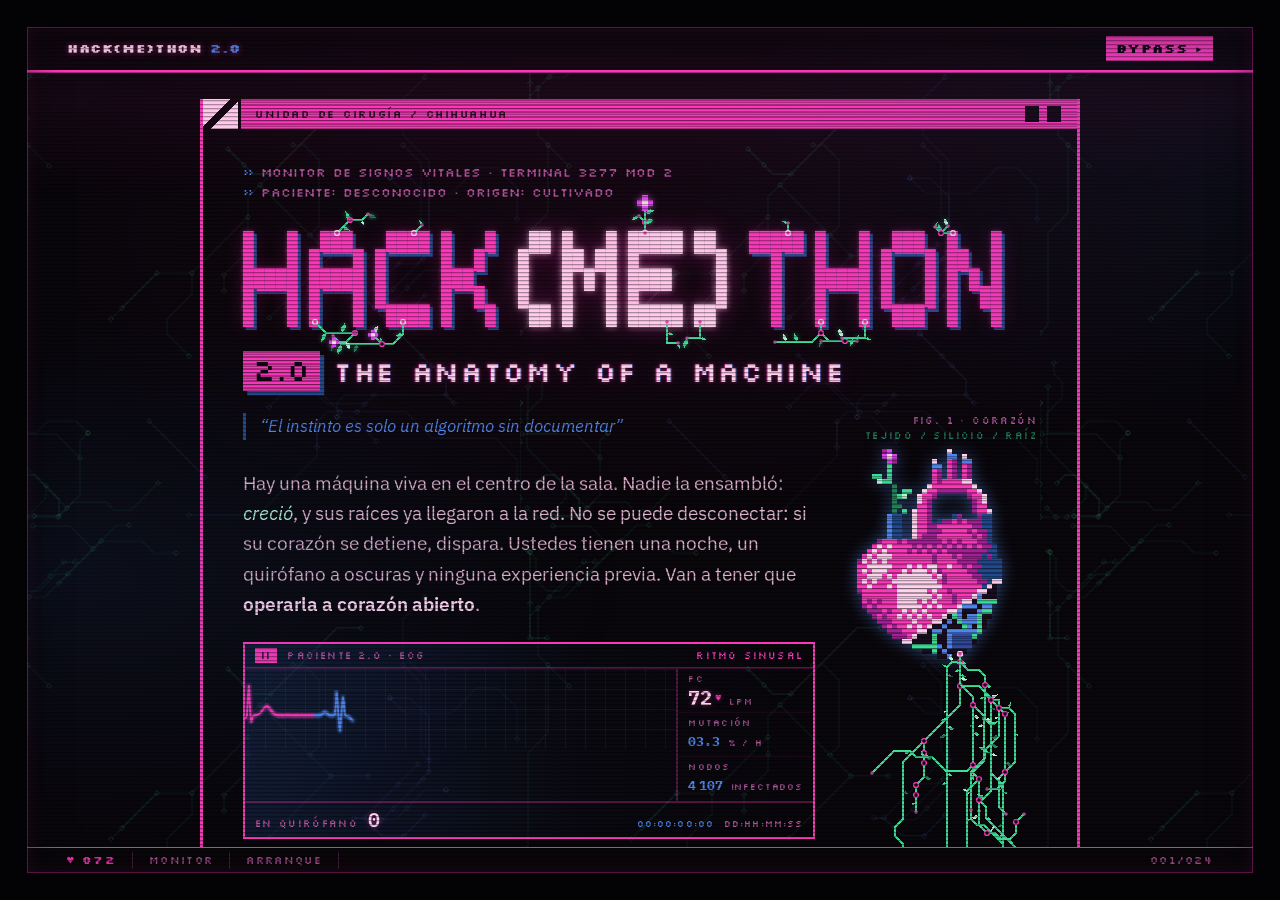
==== index.html @ c6fe1c6a "Membrete de undefined_projects en blanco en el pie de la portada" ====
<!doctype html>
<html lang="es-MX">
<head>
<meta charset="utf-8">
<meta name="viewport" content="width=device-width, initial-scale=1">
<title>HACK(ME)THON 2.0 · The Anatomy of a Machine</title>
<meta name="description" content="Una máquina viva está infectando la red y no se puede desconectar. Seis sistemas. Tres roles. Un quirófano a oscuras. El hackathon de nuevo ingreso de Startup Chihuahua.">
<meta property="og:title" content="HACK(ME)THON 2.0 · The Anatomy of a Machine">
<meta property="og:description" content="El instinto es solo un algoritmo sin documentar. Una máquina viva, seis sistemas, una noche para operarla a corazón abierto.">
<meta property="og:type" content="website">
<meta name="theme-color" content="#0a070c">
<link rel="preconnect" href="https://fonts.googleapis.com">
<link rel="preconnect" href="https://fonts.gstatic.com" crossorigin>
<link rel="stylesheet" href="https://fonts.googleapis.com/css2?family=IBM+Plex+Mono:wght@400;500;600;700&family=IBM+Plex+Sans:wght@400;600&family=Silkscreen:wght@400;700&display=swap">
<link rel="stylesheet" href="styles.css">
<!-- Modo "próximamente" sin parpadeo: antes de pintar se pone el último
     modo conocido —y si no hay ninguno, "próximamente", que es el de
     fábrica— y se esconde lo que va debajo de la primera pantalla hasta
     que el servidor confirme (script.js, sección 1½). -->
<script>
  (function(r){
    r.classList.add("modo-pendiente");
    var visto = null;
    try { visto = localStorage.getItem("hmt2-modo"); } catch (e) {}
    if (visto !== "abierto") r.classList.add("proximamente");
  })(document.documentElement);
</script>
</head>
<body>

<!-- Todo lo que se ve a través del vidrio va aquí adentro: el tubo es
     la pantalla, y es lo que se desplaza. -->
<div class="tubo">


<a class="skip" href="#contenido">Saltar al contenido</a>

<!-- ── barra de menú, estilo panel primario ─────────────── -->
<header class="menubar">
  <a class="menubar__sys" href="#top">HACK(ME)THON <span>2.0</span></a>
  <nav class="menubar__opts solo-abierto" aria-label="Paneles">
    <a href="#historia"><b>1</b> HISTORIA</a>
    <a href="#diseccion"><b>2</b> DISECCIÓN</a>
    <a href="#equipo"><b>3</b> EQUIPO</a>
    <a href="#quirofano"><b>4</b> QUIRÓFANO</a>
    <a href="#protocolo"><b>5</b> PROTOCOLO</a>
    <a href="#faq"><b>6</b> AYUDA</a>
  </nav>
  <a class="menubar__go solo-abierto" data-cfg-href="registro" href="#registro">INGRESO ▸</a>
  <a class="menubar__go solo-proximo" href="#juego">BYPASS ▸</a>
</header>

<main id="contenido">

  <!-- ── PANTALLA DE ARRANQUE ───────────────────────────── -->
  <section class="screen" id="top">
    <div class="screen__rule" aria-hidden="true"></div>

    <p class="ipl" id="ipl">
      <span class="ipl__line">MONITOR DE SIGNOS VITALES &middot; TERMINAL 3277 MOD 2</span>
      <span class="ipl__line">PACIENTE: DESCONOCIDO &middot; ORIGEN: CULTIVADO</span>
    </p>

    <h1 class="banner">
      <span class="sr-only">HACK(ME)THON 2.0: The Anatomy of a Machine</span>
      <span class="banner__row" aria-hidden="true">
<pre class="banner__blk">█   █  ███   ████ █   █
█   █ █   █ █     █  █
█████ █████ █     ███
█   █ █   █ █     █  █
█   █ █   █  ████ █   █</pre>
<pre class="banner__blk banner__blk--hi">   ██ █   █ █████ ██
  █   ██ ██ █       █
  █   █ █ █ ████    █
  █   █   █ █       █
   ██ █   █ █████ ██   </pre>
<pre class="banner__blk">█████ █   █  ███  █   █
  █   █   █ █   █ ██  █
  █   █████ █   █ █ █ █
  █   █   █ █   █ █  ██
  █   █   █  ███  █   █</pre>
      </span>
    </h1>

    <p class="sub" aria-hidden="true">
      <span class="sub__ver">2.0</span>
      <span class="sub__name">THE ANATOMY OF A MACHINE</span>
    </p>

    <div class="hero">
      <div class="hero__txt">
        <p class="epigrafe">“El instinto es solo un algoritmo sin documentar”</p>

        <p class="lead">
          Hay una máquina viva en el centro de la sala. Nadie la ensambló:
          <em>creció</em>, y sus raíces ya llegaron a la red. No se puede
          desconectar: si su corazón se detiene, dispara. Ustedes tienen una
          noche, un quirófano a oscuras y ninguna experiencia previa. Van a
          tener que <strong>operarla a corazón abierto</strong>.
        </p>

        <!-- ── el monitor de signos vitales, en chico ─────────
             Al lado del corazón y encima del juego. El trazo lo dibuja
             script.js; la cuenta regresiva va en latidos. -->
        <div class="monitor monitor--mini" id="monitor" data-estado="sinusal">
          <p class="monitor__head">
            <span class="monitor__lead">II</span>
            <span class="monitor__who">PACIENTE 2.0 &middot; ECG</span>
            <span class="monitor__alarm" id="mon-alarm" role="status">RITMO SINUSAL</span>
          </p>
          <div class="monitor__body">
            <canvas class="monitor__ecg" id="ecg" aria-hidden="true"></canvas>
            <dl class="vitals">
              <div class="vital vital--fc">
                <dt>FC</dt>
                <dd><b id="v-fc">72</b><span class="vital__heart" aria-hidden="true">&#9829;</span></dd>
                <small>LPM</small>
              </div>
              <div class="vital">
                <dt>MUTACIÓN</dt>
                <dd><b id="v-mut">03.1</b></dd>
                <small>% / H</small>
              </div>
              <div class="vital">
                <dt>NODOS</dt>
                <dd><b id="v-nod">4 096</b></dd>
                <small>INFECTADOS</small>
              </div>
            </dl>
          </div>
          <p class="monitor__foot" id="countdown">
            <span class="tminus__k">LATIDOS PARA LA INCISIÓN</span>
            <span class="tminus__v" id="latidos">------</span>
            <span class="tminus__u"><span id="cd-reloj">--:--:--:--</span> DD:HH:MM:SS</span>
          </p>
        </div>
      </div>

      <!-- El corazón lo pinta jardin.js, pixel por pixel, y le cuelga
           raíces de circuito que bajan hasta el juego. Late con el monitor. -->
      <figure class="especimen" aria-hidden="true">
        <figcaption class="especimen__cap">FIG. 1 &middot; CORAZÓN<br><span>TEJIDO / SILICIO / RAÍZ</span></figcaption>
        <canvas class="especimen__px"></canvas>
        <svg class="especimen__raices"></svg>
      </figure>
    </div>

    <!-- ── BYPASS: el minijuego ─────────────────────────────
         Estilo Flappy Bird. Lo maneja bypass.js; las raíces del
         corazón se enchufan en el borde de arriba de este cuadro. -->
    <section class="juego" id="juego" aria-labelledby="juego-nombre">
      <!-- cabecera y pantalla van juntas: en pantalla completa vertical,
           esto es lo que se gira (el cuadro de fuera no se puede girar
           mientras el navegador lo tiene en pantalla completa) -->
      <div class="juego__cuerpo">
      <p class="juego__head">
        <span class="juego__tag">PF5</span>
        <span class="juego__name" id="juego-nombre">BYPASS &middot; MINIJUEGO</span>
        <span class="juego__marcador">PUNTOS <b id="j-pts">000</b><span>RÉCORD <b id="j-rec">000</b></span></span>
        <button type="button" class="juego__sonido" id="j-sonido" aria-pressed="true"
                title="Activar o silenciar el sonido (tecla M en el juego)">SONIDO: SÍ</button>
        <button type="button" class="juego__boton juego__boton--entra" id="j-completa"
                title="Jugar en pantalla completa, en horizontal">&#9656; PANTALLA COMPLETA</button>
        <button type="button" class="juego__boton juego__boton--sale" id="j-salir">&#10005; SALIR</button>
      </p>
      <div class="juego__pantalla">
        <canvas id="j-cv" tabindex="0"
                aria-label="BYPASS. Pulsa espacio, haz clic o toca para latir: mantén el pulso entre las válvulas y esquiva los virus del chiwuacornio."></canvas>
        <p class="juego__furia" id="j-furia" hidden>&#9650; EL CHIWUACORNIO SE ENFURECE</p>
        <p class="juego__giro" id="j-giro" hidden>&#9664; MUNDO INVERTIDO</p>
        <div class="juego__msg" id="j-msg" role="status">
          <p class="juego__titulo" id="j-titulo">BYPASS</p>
          <p class="juego__txt" id="j-txt">El pulso se escapa del corazón. Llévalo entre las válvulas y esquiva los virus que escupe el chiwuacornio.</p>
          <p class="juego__tecla" id="j-tecla">ESPACIO &middot; CLIC &middot; TOCA PARA LATIR</p>
          <!-- en un teléfono, la forma buena de jugar -->
          <button type="button" class="key key--go juego__fs" id="j-fs">&#9656; JUGAR EN PANTALLA COMPLETA</button>
          <!-- en pantalla completa, tras una partida oficial -->
          <button type="button" class="key juego__fs" id="j-ir-tabla" hidden>REGISTRAR EN LA TABLA</button>
        </div>

        <!-- La carga de la pantalla completa: no es decorado, mientras se
             ve se preparan los sprites, el audio y la partida, y se mide
             qué tan rápido va el teléfono (bypass.js, "pantalla completa"). -->
        <div class="juego__carga" id="j-carga" hidden role="status">
          <p class="juego__carga-t">PREPARANDO QUIRÓFANO</p>
          <div class="juego__barra"><i id="j-barra"></i></div>
          <p class="juego__carga-paso" id="j-paso">ESTERILIZANDO PANTALLA&hellip;</p>
          <p class="juego__carga-gira" id="j-gira">GIRA TU TELÉFONO &#8635;</p>
        </div>
      </div>
      </div><!-- /juego__cuerpo -->

      <!-- Registrar la partida: aparece al morir, si la partida fue
           oficial (con semilla del servidor). El servidor la vuelve a
           jugar y cuenta los puntos él. -->
      <form class="juego__guardar" id="j-form" hidden novalidate>
        <p class="juego__guardar-t">Registrar <b id="j-form-pts">000</b> en la tabla</p>
        <p class="trampa" aria-hidden="true">
          <label for="j-empresa">No llenes esto</label>
          <input id="j-empresa" name="empresa" type="text" tabindex="-1" autocomplete="off">
        </p>
        <div class="juego__campos">
          <label class="juego__campo">ALIAS PÚBLICO
            <input name="alias" type="text" maxlength="14" autocomplete="nickname" placeholder="SIN PULSO" required>
          </label>
          <label class="juego__campo">CORREO
            <input name="correo" type="email" maxlength="120" autocomplete="email" placeholder="tu@correo.com" required>
          </label>
          <label class="juego__campo">CONTRASEÑA
            <input name="clave" type="password" minlength="4" maxlength="32" autocomplete="current-password" placeholder="••••" required>
          </label>
          <button class="key key--go key--sm" type="submit">ENVIAR</button>
        </div>
        <p class="juego__nota">Tu correo no se publica: solo sirve para avisarte si ganas. La contraseña la eliges la primera vez; después la necesitas para registrar con ese correo, así nadie más usa tu nombre. Se guarda tu mejor partida.</p>
        <p class="juego__aviso" id="j-form-msg" role="status"></p>
      </form>

      <div class="juego__tabla">
        <div class="juego__tabla-cab">
          <p class="juego__tabla-t">TABLA DE PULSOS <span id="j-cierre"></span></p>
          <p class="juego__pag" id="j-pag" hidden>
            <button type="button" id="j-ant" aria-label="Página anterior">&#9666; ANT</button>
            <span id="j-pagina" aria-live="polite">1 / 1</span>
            <button type="button" id="j-sig" aria-label="Página siguiente">SIG &#9656;</button>
          </p>
        </div>
        <ol class="juego__top" id="j-top"><li class="vacio">CARGANDO&hellip;</li></ol>
        <p class="juego__premio"><b>PREMIO</b> <span data-cfg="premio">—</span></p>
      </div>
    </section>


    <dl class="readout">
      <div><dt>FECHA</dt><dd data-cfg="fecha">—</dd></div>
      <div><dt>DURACIÓN</dt><dd data-cfg="duracion">—</dd></div>
      <div><dt>QUIRÓFANO</dt><dd data-cfg="sede">—</dd></div>
      <div><dt>CUPO</dt><dd><span data-cfg="cupo">—</span><span id="quedan"></span></dd></div>
      <div><dt>ACCESO</dt><dd data-cfg="costo">—</dd></div>
    </dl>

    <p class="cmd">
      <span class="cmd__prompt">OPCIÓN&nbsp;===&gt;</span>
      <span class="cmd__typed" id="typed"></span><span class="cmd__cur" aria-hidden="true">█</span>
    </p>

    <p class="cta">
      <a class="key key--go solo-abierto" data-cfg-href="registro" href="#registro">ENTER &middot; ENTRAR AL QUIRÓFANO</a>
      <a class="key solo-abierto" href="#diseccion">PF2 &middot; VER LA DISECCIÓN</a>
      <span class="key key--off solo-proximo">REGISTRO &middot; PRÓXIMAMENTE</span>
      <a class="key solo-proximo" href="#juego">PF5 &middot; JUGAR BYPASS</a>
    </p>

    <p class="note">Para estudiantes de nuevo ingreso de Desarrollo de Software y carreras afines. Cero experiencia requerida.</p>
  </section>

  <!-- ── PANEL 01 · HISTORIA CLÍNICA ────────────────────── -->
  <section class="panel" id="historia">
    <header class="panel__bar">
      <span class="panel__id">PANEL 01</span>
      <span class="panel__name">HISTORIA CLÍNICA</span>
      <span class="panel__stat">CONFIDENCIAL</span>
    </header>
    <div class="panel__body">
      <h2 class="h2">No se puede desconectar. Hay que operarlo.</h2>
      <dl class="readout ficha">
        <div><dt>PACIENTE</dt><dd>Desconocido</dd></div>
        <div><dt>ORIGEN</dt><dd>Cultivado, no ensamblado</dd></div>
        <div><dt>DIAGNÓSTICO</dt><dd>Gusano polimórfico activo</dd></div>
        <div><dt>CONTAGIO</dt><dd>Red global, en expansión</dd></div>
        <div><dt>PRONÓSTICO</dt><dd>Reservado</dd></div>
        <div><dt>PROCEDIMIENTO</dt><dd>Disección en vivo</dd></div>
      </dl>
      <div class="prose">
        <p>
          El reloj no marca segundos: cuenta latidos de procesamiento. En el
          centro de la sala, una estructura de silicio y acero palpita bajo las
          luces de emergencia con un metabolismo propio. Sus conductos respiran,
          su red neuronal toma decisiones, y desde adentro está inyectando un
          patógeno digital — un <em>gusano polimórfico</em> que muta, sangra
          datos y se adapta con la misma ferocidad que un virus en el torrente
          sanguíneo.
        </p>
        <p>
          Nadie la ensambló. Creció como crece una enredadera: sus circuitos
          echaron raíz, sus cables se ramificaron como las nervaduras de una
          hoja, y en algún punto entre el silicio y la savia aprendió a querer
          seguir viva.
        </p>
        <p>
          Desenchufarlo provocaría un paro súbito. Y ese paro detonaría un
          reflejo post-mortem — un <em>dead man's switch</em> incrustado en su
          instinto de supervivencia — que ejecutaría el código al instante.
        </p>
        <p>
          La única forma de detenerlo es operarlo a corazón abierto. Diseccionarlo
          en vivo, sistema por sistema, mientras sigue latiendo. Para eso hay que
          entender cómo piensa una máquina, y resulta que eso se llama
          <em>programar</em>. Nadie va a decir la palabra “tutorial” en toda la noche.
        </p>
        <p>
          Trabajan en equipos de 3 a 5. Ninguno puede operar solo: a cada quien le
          tocó una parte distinta del procedimiento.
        </p>
      </div>
    </div>
    <footer class="panel__keys">
      <a href="#top">PF3=SALIR</a><a href="#faq">PF1=AYUDA</a><a href="#diseccion">PF8=AVANZAR</a>
    </footer>
  </section>

  <!-- ── PRÓXIMAMENTE ─────────────────────────────────────
       Solo existe en modo "próximamente" (se activa desde el panel):
       va justo después de la historia clínica, que se asoma recortada,
       y todo lo demás se esconde. -->
  <section class="proximo solo-proximo" id="proximo" aria-labelledby="proximo-t">
    <header class="panel__bar">
      <span class="panel__id">PANEL 02</span>
      <span class="panel__name">PRÓXIMAMENTE</span>
      <span class="panel__stat">EN PREPARACIÓN</span>
    </header>
    <div class="proximo__cuerpo">
      <p class="proximo__tag"><span class="alarm__flag">&#9632;</span> EXPEDIENTE EN PREPARACIÓN</p>
      <h2 class="proximo__t" id="proximo-t">PRÓXIMAMENTE<span class="cmd__cur" aria-hidden="true">█</span></h2>
      <p class="proximo__txt">
        La operación todavía no está programada. La historia clínica completa,
        el equipo quirúrgico, el quirófano y el registro se abren pronto.
        Mientras tanto, el paciente sigue latiendo.
      </p>
      <p class="cta">
        <a class="key key--go" href="#juego">ENTER &middot; JUGAR BYPASS</a>
        <a class="key" data-cfg-href="contacto" href="#">PF1 &middot; ESCRÍBENOS</a>
      </p>
    </div>
  </section>

  <!-- ── PANEL 02 · DISECCIÓN ───────────────────────────── -->
  <section class="panel" id="diseccion">
    <header class="panel__bar">
      <span class="panel__id">PANEL 02</span>
      <span class="panel__name">PROTOCOLO DE DISECCIÓN</span>
      <span class="panel__stat">6 SISTEMAS</span>
    </header>
    <div class="panel__body">
      <h2 class="h2">Seis sistemas, una incisión a la vez</h2>
      <p class="section-lead">
        Los seis sistemas son las seis fases del evento y se abren uno por uno,
        no todos de golpe. Cada uno enseña una idea, y la idea no se explica:
        se necesita para llegar al siguiente órgano sin arrancarlo de raíz.
      </p>

      <dl class="readout score">
        <div><dt>POR SISTEMA AISLADO</dt><dd>100 puntos</dd></div>
        <div><dt>BONIFICACIÓN</dt><dd>Según qué tan rápido lo abran</dd></div>
        <div><dt>APERTURA</dt><dd>Un sistema a la vez, durante la noche</dd></div>
      </dl>

      <ol class="opts">
        <li class="opt" style="--i:0">
          <svg class="lamina" viewBox="0 0 48 48" aria-hidden="true">
            <path class="l-c" d="M24 28 L16 20 V12 M24 28 L32 20 V10 M16 20 L10 14 M32 20 L38 14 M24 28 V14"/>
            <path class="l-o" d="M24 46 V28 M24 40 L18 46 M24 40 L30 46"/>
            <path class="l-h" d="M24 35 q-8 -6 -11 0 q6 4 11 0z M24 32 q8 -6 11 0 q-6 4 -11 0z"/>
            <g class="l-v"><circle cx="16" cy="12" r="2.5"/><circle cx="32" cy="10" r="2.5"/><circle cx="10" cy="14" r="2.5"/><circle cx="38" cy="14" r="2.5"/><circle cx="24" cy="14" r="2.5"/></g>
          </svg>
          <p class="opt__head">
            <span class="opt__n">1</span>
            <span class="opt__name">SISTEMA NERVIOSO</span>
            <span class="opt__dots" aria-hidden="true"></span>
            <span class="opt__topic">OPERADORES LÓGICOS</span>
          </p>
          <p class="opt__desc">Sus neuronas se ramifican como un árbol, y cada una dispara o no dispara: verdadero o falso. Hay que encontrar qué combinación de señales enciende el impulso, y cuál lo apaga.</p>
        </li>
        <li class="opt" style="--i:1">
          <svg class="lamina" viewBox="0 0 48 48" aria-hidden="true">
            <path class="l-o" d="M3 30 H17 M31 30 H42"/>
            <path class="l-c" d="M18 30 L29 21"/>
            <g class="l-h"><ellipse cx="7" cy="25" rx="1.6" ry="3.6"/><ellipse cx="7" cy="35" rx="1.6" ry="3.6"/><ellipse cx="12" cy="25" rx="1.6" ry="3.6"/><ellipse cx="12" cy="35" rx="1.6" ry="3.6"/><ellipse cx="35" cy="28" rx="3.6" ry="1.4"/><ellipse cx="35" cy="32" rx="3.6" ry="1.4"/></g>
            <g class="l-v"><circle cx="17" cy="30" r="2.5"/><circle cx="31" cy="30" r="2.5"/></g>
            <g class="l-f"><circle cx="44" cy="30" r="3"/></g>
          </svg>
          <p class="opt__head">
            <span class="opt__n">2</span>
            <span class="opt__name">ARCO REFLEJO</span>
            <span class="opt__dots" aria-hidden="true"></span>
            <span class="opt__topic">CONDICIONALES</span>
          </p>
          <p class="opt__desc">Como la mimosa que cierra sus hojas al tocarla: si siente una amenaza, responde. El dead man's switch es un reflejo; reescriban sus decisiones sin que el cuerpo se dé cuenta.</p>
        </li>
        <li class="opt" style="--i:2">
          <svg class="lamina" viewBox="0 0 48 48" aria-hidden="true">
            <ellipse class="l-o" cx="24" cy="31" rx="11" ry="13"/>
            <path class="l-c" d="M15 33 h3 v-6 h4 v6 h4 v-6 h4 v6 h3"/>
            <path class="l-o" d="M24 18 V7"/>
            <path class="l-h" d="M24 11 q-9 -5 -11 1 q6 3 11 -1z M24 9 q8 -6 11 -1 q-6 4 -11 1z"/>
            <path class="l-c" d="M24 44 V47 M19 42 L16 46 M29 42 L32 46"/>
          </svg>
          <p class="opt__head">
            <span class="opt__n">3</span>
            <span class="opt__name">CORAZÓN</span>
            <span class="opt__dots" aria-hidden="true"></span>
            <span class="opt__topic">CICLOS</span>
          </p>
          <p class="opt__desc">Late como germina una semilla: la misma instrucción, una y otra vez. Hay que meterse al ciclo, contarlo y saber cuándo puede detenerse sin provocar el paro.</p>
        </li>
        <li class="opt" style="--i:3">
          <svg class="lamina" viewBox="0 0 48 48" aria-hidden="true">
            <path class="l-o" d="M24 3 C39 12 41 30 24 43 C7 30 9 12 24 3 Z M24 43 V47"/>
            <path class="l-c" d="M24 7 V41 M24 15 L31 22 M24 15 L17 22 M24 25 L32 33 M24 25 L16 33"/>
            <rect class="l-k" x="21" y="34" width="6" height="4"/>
            <g class="l-v"><circle cx="31" cy="22" r="2.2"/><circle cx="17" cy="22" r="2.2"/><circle cx="32" cy="33" r="2.2"/><circle cx="16" cy="33" r="2.2"/></g>
          </svg>
          <p class="opt__head">
            <span class="opt__n">4</span>
            <span class="opt__name">ÓRGANOS</span>
            <span class="opt__dots" aria-hidden="true"></span>
            <span class="opt__topic">FUNCIONES</span>
          </p>
          <p class="opt__desc">Cada órgano hace una sola cosa, como cada hoja de una planta, y los demás lo llaman. Encuentren el que está infectado, injértenle la versión sana una vez y sana en todo el cuerpo.</p>
        </li>
        <li class="opt" style="--i:4">
          <svg class="lamina" viewBox="0 0 48 48" aria-hidden="true">
            <circle class="l-o" cx="24" cy="24" r="19"/>
            <circle class="l-o l-tenue" cx="24" cy="24" r="14"/>
            <circle class="l-c" cx="24" cy="24" r="9"/>
            <circle class="l-c l-tenue" cx="24" cy="24" r="5"/>
            <path class="l-o" d="M24 5 L26 9 L24 12"/>
            <path class="l-c" d="M45 45 L32 32"/>
            <rect class="l-k" x="28" y="28" width="5" height="5"/>
            <circle class="l-p" cx="24" cy="24" r="2"/>
          </svg>
          <p class="opt__head">
            <span class="opt__n">5</span>
            <span class="opt__name">MEMORIA</span>
            <span class="opt__dots" aria-hidden="true"></span>
            <span class="opt__topic">BASES DE DATOS</span>
          </p>
          <p class="opt__desc">Millones de recuerdos, uno encima de otro, como los anillos de un tronco. En uno solo se esconde el patógeno. Preguntarle bien a la memoria es más rápido que buscar a ciegas.</p>
        </li>
        <li class="opt" style="--i:5">
          <svg class="lamina" viewBox="0 0 48 48" aria-hidden="true">
            <path class="l-o l-suelo" d="M5 12 H43"/>
            <path class="l-o" d="M24 12 V5 M24 12 V20"/>
            <path class="l-h" d="M24 8 q-7 -4 -9 1 q5 3 9 -1z M24 7 q7 -5 9 0 q-5 3 -9 0z"/>
            <path class="l-c" d="M24 20 L14 30 V40 M24 20 L34 30 V42 M14 30 L8 36 M24 20 V36"/>
            <path class="l-d" d="M8 36 L14 40 L24 36 L34 42"/>
            <g class="l-v"><circle cx="24" cy="20" r="2.2"/><circle cx="14" cy="30" r="2.2"/><circle cx="34" cy="30" r="2.2"/><circle cx="8" cy="36" r="2.2"/><circle cx="14" cy="40" r="2.2"/><circle cx="24" cy="36" r="2.2"/><circle cx="34" cy="42" r="2.2"/></g>
          </svg>
          <p class="opt__head">
            <span class="opt__n">6</span>
            <span class="opt__name">RAÍCES</span>
            <span class="opt__dots" aria-hidden="true"></span>
            <span class="opt__topic">APIS</span>
          </p>
          <p class="opt__desc">Sus raíces se enredan con la red global como micelio, y por ahí viaja el gusano. Mándenle el mensaje correcto y la infección se contiene. Mándenle el equivocado y se esparce como esporas.</p>
        </li>
      </ol>
    </div>
    <footer class="panel__keys">
      <a href="#historia">PF7=ANTERIOR</a><a href="#top">PF3=SALIR</a><a href="#equipo">PF8=AVANZAR</a>
    </footer>
  </section>

  <!-- ── PANEL 03 · EQUIPO QUIRÚRGICO ───────────────────── -->
  <section class="panel" id="equipo">
    <header class="panel__bar">
      <span class="panel__id">PANEL 03</span>
      <span class="panel__name">EQUIPO QUIRÚRGICO</span>
      <span class="panel__stat">3 PUESTOS</span>
    </header>
    <div class="panel__body">
      <h2 class="h2">Nadie ve al paciente completo</h2>
      <p class="section-lead">
        A cada equipo se le asignan tres puestos. Cada uno recibe algo que los
        otros dos no tienen — y le falta algo que solo los otros dos pueden darle.
        Van a tener que hablarse.
      </p>

      <div class="roles">
        <article class="role">
          <p class="role__id">PUESTO 01</p>
          <h3>PATÓLOGO</h3>
          <p class="perm perm--ok"><span>CONCEDIDO</span> Consultar el historial y la memoria del paciente.</p>
          <p class="perm perm--no"><span>DENEGADO</span> Ver el monitor. Tocar el teclado.</p>
          <p class="role__desc">Tiene los expedientes, los registros, las muestras. Sabe <em>qué</em> hay adentro, pero no puede abrir.</p>
        </article>
        <article class="role">
          <p class="role__id">PUESTO 02</p>
          <h3>CIRUJANO</h3>
          <p class="perm perm--ok"><span>CONCEDIDO</span> Escribir y ejecutar comandos.</p>
          <p class="perm perm--no"><span>DENEGADO</span> Ver el monitor. Consultar datos.</p>
          <p class="role__desc">Las manos del equipo. Opera a ciegas lo que los otros dos le dictan, y es el único que puede cortar.</p>
        </article>
        <article class="role">
          <p class="role__id">PUESTO 03</p>
          <h3>ANESTESIÓLOGO</h3>
          <p class="perm perm--ok"><span>CONCEDIDO</span> Ver el monitor de signos vitales.</p>
          <p class="perm perm--no"><span>DENEGADO</span> Teclear. Consultar datos.</p>
          <p class="role__desc">Los ojos. Lee en voz alta errores, pulsos y alarmas. Si lee mal, el paciente se les va.</p>
        </article>
      </div>
    </div>
    <footer class="panel__keys">
      <a href="#diseccion">PF7=ANTERIOR</a><a href="#top">PF3=SALIR</a><a href="#quirofano">PF8=AVANZAR</a>
    </footer>
  </section>

  <!-- ── PANEL 04 · QUIRÓFANO ───────────────────────────── -->
  <section class="panel" id="quirofano">
    <header class="panel__bar">
      <span class="panel__id">PANEL 04</span>
      <span class="panel__name">CONTROL DE QUIRÓFANO</span>
      <span class="panel__stat">EN LÍNEA</span>
    </header>
    <div class="panel__body">
      <h2 class="h2">La sala tiene pulso</h2>
      <div class="room">
        <div class="prose">
          <p>
            Se apagan las luces generales y se encienden las del quirófano.
            Telas moradas y rosas cuelgan del techo como follaje, los
            reflectores las atraviesan y las paredes brillan en la oscuridad
            como tejido bajo luz ultravioleta.
          </p>
          <p>
            La sala está conectada al paciente. Un servidor escucha lo que pasa
            en cada mesa: cuando un equipo abre un sistema, cuando el ritmo se
            acelera, cuando alguien está a punto de disparar el reflejo. Y
            responde — cambian las luces, cambia lo que proyectan las paredes,
            cambia el latido que se escucha.
          </p>
          <p>
            Si la sala se pone roja, el paciente se está yendo. Van a saberlo
            antes de leerlo.
          </p>
        </div>
        <dl class="readout readout--stack">
          <div><dt>MONITORES</dt><dd>Signos vitales del paciente en vivo</dd></div>
          <div><dt>SONIDO</dt><dd>El latido de la máquina</dd></div>
          <div><dt>SEDE</dt><dd data-cfg="sede">—</dd></div>
          <div><dt>COORDENADAS</dt><dd class="coords" data-cfg="coordenadas">—</dd></div>
        </dl>
        <!-- El mapa lo arma script.js con EVENTO.coordenadas; sin ellas no sale. -->
        <figure class="mapa" id="mapa" hidden>
          <div class="mapa__vidrio">
            <iframe title="Mapa de la sede del HACK(ME)THON 2.0" loading="lazy"
              referrerpolicy="no-referrer-when-downgrade" allowfullscreen></iframe>
          </div>
          <figcaption class="mapa__pie">
            <span>FIG. 2 · UBICACIÓN DE LA SEDE</span>
            <span class="maplink"><a data-cfg-href="mapa" href="#" rel="noopener">&#9656; ABRIR EN MAPAS</a></span>
          </figcaption>
        </figure>
        <p class="maplink maplink--solo"><a data-cfg-href="mapa" href="#" rel="noopener">&#9656; ABRIR EN MAPAS</a></p>
      </div>
    </div>
    <footer class="panel__keys">
      <a href="#equipo">PF7=ANTERIOR</a><a href="#top">PF3=SALIR</a><a href="#protocolo">PF8=AVANZAR</a>
    </footer>
  </section>

  <!-- ── PANEL 05 · PROTOCOLO OPERATORIO ────────────────── -->
  <section class="panel" id="protocolo">
    <header class="panel__bar">
      <span class="panel__id">PANEL 05</span>
      <span class="panel__name">PROTOCOLO OPERATORIO</span>
      <span class="panel__stat">11 TIEMPOS</span>
    </header>
    <div class="panel__body">
      <h2 class="h2">Cómo se opera una máquina</h2>
      <p class="section-lead">
        Duración: <span data-cfg="duracion">—</span>. La primera media hora
        es para llegar y acomodarse; después se apagan las luces y se abre un
        sistema cada 40 minutos. Los anteriores siguen abiertos. A la mitad hay
        un descanso de 20 minutos, y al final vienen el bono, la final de
        BYPASS y la premiación.
      </p>
      <ol class="sched">
        <li><span class="sched__t">H+0:00</span><span class="sched__n">INGRESO</span><span class="sched__d">Bienvenida. Llegan los equipos, se acomodan en su mesa y cada quien recibe su acceso y su restricción.</span></li>
        <li><span class="sched__t">H+0:30</span><span class="sched__n">INCISIÓN 1</span><span class="sched__d"><span class="secreto" data-text="RETO CONFIDENCIAL" style="--i:1">RETO CONFIDENCIAL</span></span></li>
        <li><span class="sched__t">H+1:10</span><span class="sched__n">INCISIÓN 2</span><span class="sched__d"><span class="secreto" data-text="RETO CONFIDENCIAL" style="--i:2">RETO CONFIDENCIAL</span></span></li>
        <li><span class="sched__t">H+1:50</span><span class="sched__n">INCISIÓN 3</span><span class="sched__d"><span class="secreto" data-text="RETO CONFIDENCIAL" style="--i:3">RETO CONFIDENCIAL</span></span></li>
        <li><span class="sched__t">H+2:30</span><span class="sched__n">DESCANSO</span><span class="sched__d">20 minutos. Se prenden las luces y el paciente queda estable.</span></li>
        <li><span class="sched__t">H+2:50</span><span class="sched__n">INCISIÓN 4</span><span class="sched__d"><span class="secreto" data-text="RETO CONFIDENCIAL" style="--i:4">RETO CONFIDENCIAL</span></span></li>
        <li><span class="sched__t">H+3:30</span><span class="sched__n">INCISIÓN 5</span><span class="sched__d"><span class="secreto" data-text="RETO CONFIDENCIAL" style="--i:5">RETO CONFIDENCIAL</span></span></li>
        <li><span class="sched__t">H+4:10</span><span class="sched__n">INCISIÓN 6</span><span class="sched__d"><span class="secreto" data-text="RETO CONFIDENCIAL" style="--i:6">RETO CONFIDENCIAL</span></span></li>
        <li><span class="sched__t">H+4:50</span><span class="sched__n">BONO</span><span class="sched__d">Un reto extra que da puntos de más. Se abre cuando ya están los seis sistemas.</span></li>
        <li><span class="sched__t">H+5:10</span><span class="sched__n">FINAL DE BYPASS</span><span class="sched__d">40 minutos. Los mejores puntajes del torneo en línea juegan en vivo por un premio adicional.</span></li>
        <li><span class="sched__t">H+5:50</span><span class="sched__n">ALTA</span><span class="sched__d">10 minutos. Se encienden las luces. Hora oficial del procedimiento, puntajes y premiación. Termina a las H+6:00.</span></li>
      </ol>
    </div>
    <footer class="panel__keys">
      <a href="#quirofano">PF7=ANTERIOR</a><a href="#top">PF3=SALIR</a><a href="#registro">PF8=AVANZAR</a>
    </footer>
  </section>

  <!-- ── PANEL 06 · CONSENTIMIENTO INFORMADO ────────────── -->
  <section class="panel panel--go" id="registro">
    <header class="panel__bar">
      <span class="panel__id">PANEL 06</span>
      <span class="panel__name">CONSENTIMIENTO INFORMADO</span>
      <span class="panel__stat">ABIERTO</span>
    </header>
    <div class="panel__body">
      <h2 class="h2">Cupo: <span data-cfg="cupo">—</span></h2>
      <p class="section-lead">
        El registro es por persona y toma dos minutos. Una persona del equipo
        lo crea con nombre, logo y contraseña; los demás lo eligen de la lista
        con esa contraseña. Si no tienes equipo, elige «No tengo equipo» y te
        acomodamos en uno. Los equipos son de 3 a 5 personas.
      </p>

      <form class="alta" id="alta" novalidate>
        <p class="trampa" aria-hidden="true">
          <label for="f-empresa">No llenes esto</label>
          <input id="f-empresa" name="empresa" type="text" tabindex="-1" autocomplete="off">
        </p>

        <fieldset class="fs">
          <legend>&#9656; TUS DATOS</legend>
          <p class="fs__hint">Todos son obligatorios. La fecha de nacimiento tiene que coincidir con tu CURP.</p>
          <div class="crew__campos">
            <label class="crew__campo crew__campo--ancho"><span>NOMBRE(S)</span>
              <input type="text" name="nombre" maxlength="60" autocomplete="given-name" placeholder="NOMBRE(S)"></label>
            <label class="crew__campo crew__campo--ancho"><span>APELLIDOS</span>
              <input type="text" name="apellidos" maxlength="80" autocomplete="family-name" placeholder="APELLIDOS"></label>
            <label class="crew__campo crew__campo--ancho"><span>CORREO</span>
              <input type="email" name="correo" maxlength="120" autocomplete="email" placeholder="tu@correo.com"></label>
            <label class="crew__campo crew__campo--ancho"><span>TELÉFONO (WHATSAPP)</span>
              <input type="tel" name="tel" maxlength="16" autocomplete="tel" placeholder="10 DÍGITOS"></label>
            <label class="crew__campo crew__campo--ancho"><span>CURP</span>
              <input type="text" name="curp" maxlength="18" autocomplete="off" autocapitalize="characters" spellcheck="false" placeholder="18 CARACTERES"></label>
            <label class="crew__campo crew__campo--ancho"><span>GÉNERO</span>
              <select name="genero">
                <option value="">ELIGE UNA OPCIÓN</option>
                <option value="hombre">Hombre</option>
                <option value="mujer">Mujer</option>
                <option value="otro">Otro</option>
                <option value="prefiero_no_decir">Prefiero no decir</option>
              </select></label>
            <label class="crew__campo crew__campo--ancho"><span>FECHA DE NACIMIENTO</span>
              <input type="date" name="nacimiento" autocomplete="bday" min="1925-01-01"></label>
            <label class="crew__campo crew__campo--ancho"><span>CÓDIGO POSTAL</span>
              <input type="text" name="cp" maxlength="5" inputmode="numeric" autocomplete="postal-code" placeholder="5 DÍGITOS"></label>
          </div>
        </fieldset>

        <fieldset class="fs">
          <legend>&#9656; ESCUELA</legend>
          <p class="fs__hint">¿Estudias actualmente?</p>
          <div class="opciones">
            <label class="consent"><input type="radio" name="estudia" value="si"><span>Sí</span></label>
            <label class="consent"><input type="radio" name="estudia" value="no"><span>No</span></label>
          </div>
          <div class="crew__campos escuela" id="escuela" hidden>
            <label class="crew__campo crew__campo--ancho"><span>UNIVERSIDAD / INSTITUCIÓN</span>
              <select name="institucion">
                <option value="">ELIGE TU ESCUELA</option>
                <optgroup label="Públicas">
                  <option value="UACH">Universidad Autónoma de Chihuahua (UACH)</option>
                  <option value="UTCH">Universidad Tecnológica de Chihuahua (UTCH)</option>
                  <option value="UTCH Sur">Universidad Tecnológica de Chihuahua Sur (UTCH Sur)</option>
                  <option value="UTCH BIS">Universidad Tecnológica de Chihuahua BIS (UTCH BIS)</option>
                  <option value="Politécnico (UPCH)">Universidad Politécnica de Chihuahua (UPCH)</option>
                  <option value="Instituto Tecnológico de Chihuahua">Instituto Tecnológico de Chihuahua (TecNM)</option>
                  <option value="Instituto Tecnológico de Chihuahua II">Instituto Tecnológico de Chihuahua II (TecNM)</option>
                  <option value="Escuela Normal del Estado">Escuela Normal del Estado «Profr. Luis Urías Belderráin»</option>
                  <option value="Escuela Normal Superior">Escuela Normal Superior «Profr. José E. Medrano R.»</option>
                </optgroup>
                <optgroup label="Privadas">
                  <option value="Tec de Monterrey">Tec de Monterrey, Campus Chihuahua</option>
                  <option value="ULSA">Universidad La Salle Chihuahua (ULSA)</option>
                </optgroup>
                <option value="otra">Otra</option>
              </select></label>
            <label class="crew__campo crew__campo--ancho" id="otra"><span>¿CUÁL?</span>
              <input type="text" name="otra" maxlength="80" placeholder="SOLO SI ELEGISTE «OTRA»" disabled></label>
            <label class="crew__campo crew__campo--ancho"><span>CARRERA</span>
              <input type="text" name="carrera" maxlength="80" list="carreras" autocomplete="off" placeholder="TU CARRERA"></label>
            <label class="crew__campo crew__campo--medio"><span>CUENTO EN</span>
              <select name="periodo">
                <option value="semestre">Semestres</option>
                <option value="cuatrimestre">Cuatrimestres</option>
                <option value="tetramestre">Tetramestres</option>
                <option value="anio">Años</option>
              </select></label>
            <label class="crew__campo crew__campo--medio"><span id="periodo-t">SEMESTRE QUE CURSAS</span>
              <input type="number" name="semestre" min="1" max="12" inputmode="numeric" placeholder="1"></label>
          </div>
          <datalist id="carreras">
            <option>Ingeniería en Software</option>
            <option>Ingeniería en Sistemas Computacionales</option>
            <option>Ingeniería en Tecnologías de la Información</option>
            <option>Ingeniería en Ciencias de la Computación</option>
            <option>Ingeniería en Desarrollo de Software</option>
            <option>Ingeniería Mecatrónica</option>
            <option>Ingeniería Industrial</option>
            <option>Ingeniería en Electrónica</option>
            <option>Licenciatura en Informática</option>
            <option>Desarrollo de Software Multiplataforma</option>
          </datalist>
        </fieldset>

        <fieldset class="fs">
          <legend>&#9656; EQUIPO</legend>
          <p class="fs__hint">Los equipos son de 3 a 5 personas. Una persona crea el equipo y les pasa la contraseña a los demás.</p>
          <div class="opciones">
            <label class="consent"><input type="radio" name="equipoModo" value="unirse"><span>Ya tengo equipo</span></label>
            <label class="consent"><input type="radio" name="equipoModo" value="asignar"><span>No tengo equipo, agrégame a uno</span></label>
            <label class="consent"><input type="radio" name="equipoModo" value="crear"><span>Crear un equipo</span></label>
          </div>

          <!-- Ya tengo equipo: la lista la llena script.js desde /api/equipos -->
          <div class="eqs" id="eq-unirse" hidden>
            <div class="eqs__barra">
              <p class="fs__hint">Elige el tuyo y escribe la contraseña que les pasó quien lo creó.</p>
              <label class="eqs__buscar"><span class="sr-only">Buscar equipo</span>
                <input type="text" name="buscaEquipo" autocomplete="off" placeholder="BUSCAR EQUIPO"></label>
              <button type="button" class="eqs__btn" id="eq-recarga">ACTUALIZAR</button>
            </div>
            <div class="eqs__lista" id="eq-lista" role="radiogroup" aria-label="Equipos registrados"></div>
            <p class="eqs__estado" id="eq-estado" aria-live="polite"></p>
            <div class="crew__campos">
              <label class="crew__campo crew__campo--ancho"><span>CONTRASEÑA DEL EQUIPO</span>
                <input type="password" name="claveUnirse" maxlength="64" autocomplete="off" placeholder="LA QUE TE PASARON"></label>
            </div>
          </div>

          <!-- Crear un equipo: nombre, contraseña y logo de 16 × 16 -->
          <div class="eqs" id="eq-crear" hidden>
            <div class="crew__campos">
              <label class="crew__campo crew__campo--ancho"><span>NOMBRE DEL EQUIPO</span>
                <input type="text" name="equipo" maxlength="32" autocomplete="off" placeholder="LOS SIN PULSO"></label>
              <label class="crew__campo crew__campo--ancho"><span>CONTRASEÑA DEL EQUIPO</span>
                <input type="password" name="claveCrear" maxlength="64" autocomplete="new-password" placeholder="MÍNIMO 4 CARACTERES"></label>
              <p class="fs__hint crew__campo--ancho">Pásales la contraseña a tus compañeros: la necesitan para unirse. Que no sea la de ninguna otra cuenta tuya.</p>
            </div>
            <div class="pixel">
              <div class="pixel__marco">
                <canvas class="pixel__lienzo" id="px-lienzo" width="320" height="320" tabindex="0"
                  aria-label="Logo del equipo, 16 por 16 pixeles. Dibuja con el ratón o el dedo; con el teclado, flechas para moverte y espacio para pintar." aria-describedby="px-pos"></canvas>
                <p class="pixel__pos" id="px-pos">LOGO · 16 × 16</p>
              </div>
              <div class="pixel__panel">
                <p class="pixel__t">COLOR</p>
                <div class="pixel__paleta" id="px-paleta" role="radiogroup" aria-label="Color"></div>
                <p class="pixel__t">HERRAMIENTA</p>
                <div class="pixel__btns">
                  <button type="button" class="pixel__btn" data-px="lapiz" aria-pressed="true">LÁPIZ</button>
                  <button type="button" class="pixel__btn" data-px="bote" aria-pressed="false">BOTE</button>
                  <button type="button" class="pixel__btn" data-px="espejo" aria-pressed="false">ESPEJO</button>
                </div>
                <div class="pixel__btns">
                  <button type="button" class="pixel__btn" data-px="deshacer">DESHACER</button>
                  <button type="button" class="pixel__btn" data-px="limpiar">LIMPIAR</button>
                </div>
                <p class="pixel__t">ASÍ SE VE</p>
                <div class="pixel__vistas">
                  <canvas class="pixel__vista pixel__vista--1" id="px-vista1" width="16" height="16" aria-hidden="true"></canvas>
                  <canvas class="pixel__vista pixel__vista--3" id="px-vista3" width="16" height="16" aria-hidden="true"></canvas>
                </div>
              </div>
            </div>
          </div>
        </fieldset>

        <fieldset class="fs fs--consent">
          <legend>&#9656; AVISO DE PRIVACIDAD</legend>
          <div class="privado">
            <p class="privado__clave">TUS DATOS NO SE COMPARTEN CON TERCEROS.</p>
            <p>
              Los usamos solo para registrarte, darte acceso a la sede y
              escribirte sobre el evento, y para estadística sin nombres. La CURP
              sirve para confirmar que eres quien dices ser y que nadie se
              registra dos veces. No los vendemos, rentamos, prestamos ni
              compartimos con patrocinadores, escuelas ni ninguna otra
              organización, y puedes pedir verlos, corregirlos o borrarlos cuando
              quieras.
            </p>
            <p><a href="privacidad.html" target="_blank" rel="noopener">LEER EL AVISO DE PRIVACIDAD COMPLETO ↗</a></p>
          </div>
          <label class="consent">
            <input type="checkbox" name="privacidad" id="f-privacidad">
            <span>Leí el aviso de privacidad y acepto que mis datos se usen para lo que ahí se describe.</span>
          </label>
          <label class="consent" id="tutor" hidden>
            <input type="checkbox" name="tutor" id="f-tutor">
            <span>
              Soy menor de 18 años: mi madre, padre o tutor conoce el evento y
              autoriza mi participación y el uso de mis datos. Pueden pedir esa
              autorización por escrito.
            </span>
          </label>
        </fieldset>

        <fieldset class="fs fs--consent">
          <legend>&#9656; RESPONSIVA</legend>
          <div class="privado">
            <p>Al participar en el HACK(ME)THON 2.0 me comprometo a:</p>
            <ul class="responsiva">
              <li>Seguir las reglas del evento y las indicaciones del equipo organizador.</li>
              <li>Tratar con respeto a participantes, mentores, staff y a la sede. El acoso o la discriminación son motivo de salida inmediata.</li>
              <li>Usar la infraestructura, las redes y las herramientas solo dentro del entorno del evento y para los retos del evento: nada de atacar, escanear ni entrar a sistemas ajenos.</li>
              <li>Cuidar el equipo y las instalaciones que me presten.</li>
            </ul>
            <p>
              Acepto que durante el evento se tomen fotos, video y audio en los
              que puedo aparecer, y que se usen para difundir el evento y en sus
              reportes.
            </p>
          </div>
          <label class="consent">
            <input type="checkbox" name="responsiva" id="f-responsiva">
            <span>Leí la responsiva y la acepto.</span>
          </label>
        </fieldset>

        <p class="cmd">
          <span class="cmd__prompt">OPCIÓN&nbsp;===&gt;</span>
          <span class="cmd__typed">FIRMAR</span><span class="cmd__cur" aria-hidden="true">█</span>
        </p>
        <p class="msg" id="msg" role="status"></p>
        <p class="cta">
          <button type="submit" class="key key--go">ENTER &middot; FIRMAR E INGRESAR</button>
        </p>
        <p class="note">
          El registro se manda solo y te devuelve un folio: guárdalo. Acceso: <span data-cfg="costo">—</span>.
        </p>
      </form>
    </div>
    <footer class="panel__keys">
      <a href="#protocolo">PF7=ANTERIOR</a><a href="#top">PF3=SALIR</a><a href="#faq">PF1=AYUDA</a>
    </footer>
  </section>

  <!-- ── PANEL 07 · CONTRAINDICACIONES ──────────────────── -->
  <section class="panel" id="faq">
    <header class="panel__bar">
      <span class="panel__id">PANEL 07</span>
      <span class="panel__name">CONTRAINDICACIONES</span>
      <span class="panel__stat">9 TEMAS</span>
    </header>
    <div class="panel__body">
      <h2 class="h2">Antes de entrar al quirófano</h2>
      <div class="faq">
        <details>
          <summary>¿Necesito saber programar?</summary>
          <p>No. El evento está diseñado para alguien que nunca ha escrito una línea de código. Los sistemas están ordenados de más simple a menos simple, y cada uno da lo que necesitas para abrirlo.</p>
        </details>
        <details>
          <summary>¿Puedo ir solo, sin equipo?</summary>
          <p>Sí. El registro es por persona: si no tienes equipo, elige «No tengo equipo, agrégame a uno» y te acomodamos en uno. Se opera en equipos de 3 a 5, porque los puestos del quirófano se reparten y ninguno funciona sin los demás.</p>
        </details>
        <details>
          <summary>¿Qué hacen con mis datos?</summary>
          <p>Solo organizar el evento: registrarte, dejarte entrar y escribirte. No se comparten con terceros, nunca. Puedes pedir verlos, corregirlos o borrarlos cuando quieras. Todo está en el <a href="privacidad.html">aviso de privacidad</a>.</p>
        </details>
        <details>
          <summary>¿Hay sangre de verdad?</summary>
          <p>No. Toda la anatomía es digital. La sala es oscura y el ambiente es intenso a propósito, pero lo único que se abre en la noche es código.</p>
        </details>
        <details>
          <summary>¿Qué llevo?</summary>
          <p>Una laptop por participante, como mínimo, que se pueda conectar a la red wifi del Tec, y su cargador. Nada más: todo lo demás corre en el navegador.</p>
        </details>
        <details>
          <summary>¿De qué carrera tengo que ser?</summary>
          <p>Desarrollo de Software, Sistemas, TI o cualquier carrera afín. Está pensado específicamente para primer semestre.</p>
        </details>
        <details>
          <summary>¿Cómo se gana?</summary>
          <p>Por puntos. Cada sistema que aíslen les da 100 puntos, más una bonificación según qué tan rápido lo hicieron. Los seis sistemas se abren uno por uno durante la noche, así que todos los equipos operan sobre el mismo al mismo tiempo y la diferencia la hace la velocidad.</p>
        </details>
        <details>
          <summary>¿Hay premio?</summary>
          <p>El equipo con más puntos al final se lleva el reconocimiento y lo que anunciemos en la sede. Pero todos los equipos llegan a los seis sistemas: nadie se queda atorado toda la noche.</p>
        </details>
        <details>
          <summary>¿Cuánto cuesta?</summary>
          <p>Nada. El evento no tiene costo alguno: ni inscripción, ni cuota de recuperación, ni nada que llevar más que la laptop.</p>
        </details>
      </div>
    </div>
    <footer class="panel__keys">
      <a href="#registro">PF7=ANTERIOR</a><a href="#top">PF3=SALIR</a>
    </footer>
  </section>

</main>

<footer class="signoff">
  <p class="signoff__quote">Apagar un sistema se siente exactamente igual que extinguir una vida.</p>
  <p class="signoff__line">HACK(ME)THON 2.0 &middot; STARTUP CHIHUAHUA &amp; UNDEFINED</p>
  <p class="signoff__line"><a data-cfg-href="contacto" href="#">CONTACTO ===&gt; ESCRÍBENOS</a></p>
  <p class="signoff__line"><a href="privacidad.html">AVISO DE PRIVACIDAD</a></p>
  <p class="signoff__marca">
    <img src="undefined-projects.png" width="1200" height="204" alt="undefined_projects" loading="lazy" decoding="async">
  </p>
  <p class="signoff__line signoff__line--dim">FIN DEL EXPEDIENTE</p>
</footer>

</div><!-- /tubo -->

<!-- Capa fija: rayado, barrido y línea 24. No se desplaza con
     el contenido. -->
<div class="tubo__fijo">

<div class="crt" aria-hidden="true">
  <div class="crt__scan"></div>
  <div class="crt__sweep"></div>
  <div class="crt__tear"></div>
  <div class="crt__bloom"></div>
</div>

<!-- La línea 24: en vez de X SYSTEM, el pulso del paciente. -->
<div class="oia" aria-hidden="true">
  <span class="oia__cell oia__sys"><b id="oia-sys">&#9829; 072</b></span>
  <span class="oia__cell">MONITOR</span>
  <span class="oia__cell oia__panel" id="oia-panel">ARRANQUE</span>
  <span class="oia__cell oia__pos" id="oia-pos">001/024</span>
</div>

</div>

<!-- El gabinete: el mueble alrededor de la pantalla. -->
<div class="gabinete" aria-hidden="true">
  <div class="gabinete__marco"></div>
</div>


<script src="sonido.js"></script>
<script src="config.js"></script>
<script src="script.js"></script>
<script src="jardin.js"></script>
<script src="bypass-motor.js"></script>
<script src="bypass.js"></script>
</body>
</html>
---- styles.css ----
/* ============================================================
   HACK(ME)THON 2.0 — The Anatomy of a Machine
   Terminal IBM 3277 con fósforo magenta, ahora conectada a un
   paciente: la misma pantalla hace de monitor de signos vitales.
   Marco de 80 columnas, rejilla de caracteres, cero curvas — también
   en el vidrio: desde la 2.0 la pantalla es plana (el filtro de
   curvatura costaba ×7 en cuadros por segundo).
   Tema único y deliberado: la página es una pantalla encendida.
   ============================================================ */

:root{
  /* — el tubo —
     Negro casi neutro, como el cartel: el morado de antes le quitaba
     fuerza al rosa. Todo el color lo pone el fósforo, no el vidrio. */
  --screen:   #0a070c;   /* vidrio apagado */
  --screen-2: #120a16;   /* cuerpo de panel */
  --screen-3: #1a0e20;   /* campo resaltado */

  /* — el fósforo (canal rosa, como intensidades) — */
  --phos:      #fa39ba;  /* intensidad normal */
  --phos-hi:   #ffd3ee;  /* intensificado */
  --phos-soft: #ddb0cd;  /* texto corrido */
  --phos-dim:  #b0559b;  /* campo protegido */
  --magenta:   #fa39ba;
  --violet:    #a32198;  /* magenta medio del cartel */
  --uv:        #d946ef;

  /* — el segundo cañón (canal azul) —
     El cartel es duotono: el rosa lleva la voz y el azul es el eco.
     --blue rellena, --blue-hi es el único que se lee como texto. */
  --blue:      #21498e;
  --blue-hi:   #4f86ee;
  --blue-dim:  #2f4a9a;

  /* — la clorofila (nuevo en 2.0) —
     El tercer cañón: lo que en la máquina está vivo de verdad. Solo lo
     usan hojas, tallos y raíces; si aparece en texto o en botones deja
     de leerse como planta. Junto al rosa da el mismo contraste orgánico
     contra mecánico de la mariposa de referencia. */
  --clorofila:     #3ddc97;
  --clorofila-hi:  #b4f5d4;
  --clorofila-dim: #23805a;

  /* — la alarma (nuevo en 2.0) —
     El único color fuera del duotono, y solo aparece cuando el
     paciente se está yendo. Si se usa para otra cosa deja de asustar. */
  --sangre:    #ff3355;
  --sangre-hi: #ffc2cc;

  --rule:      rgba(250,57,186,.30);
  --rule-blue: rgba(79,134,238,.26);

  --bloom:   0 0 6px rgba(250,57,186,.55);
  --bloom-2: 0 0 4px rgba(250,57,186,.45), 0 0 22px rgba(250,57,186,.22);

  /* Aberración cromática permanente: el rosa se abre hacia el azul.
     Es lo que hace que un título se vea impreso a dos tintas mal
     registradas y no simplemente rosa. */
  --fringe:  -1px 0 0 rgba(250,57,186,.55), 1px 0 0 rgba(79,134,238,.6);

  /* Rayado del tubo. Va como background-image ENCIMA del color sólido:
     así ningún relleno rosa queda plano, igual que en el cartel. */
  --rayas: repeating-linear-gradient(to bottom,
             rgba(0,0,0,.30) 0 1px, rgba(0,0,0,0) 1px 3px);
  /* Trama de dithering al 50%, para bordes y bandas decorativas. */
  --trama: repeating-conic-gradient(from 0deg at 50% 50%,
             currentColor 0 25%, transparent 0 50%) 0 0 / 4px 4px;

  --f-mono:  "IBM Plex Mono", ui-monospace, "Courier New", monospace;
  --f-sans:  "IBM Plex Sans", "Helvetica Neue", Arial, sans-serif;
  --f-pixel: "Silkscreen", "IBM Plex Mono", ui-monospace, monospace;

  /* 80 columnas de ancho útil, como el terminal */
  --wrap: 880px;
  --gut: clamp(16px, 4vw, 40px);
  --rhythm: clamp(52px, 7vw, 88px);
  --oia: 26px;

  /* Intensidad del glitch. 0 lo apaga, 0.5 lo baja, 2 lo exagera. */
  --glitch: 1;

  /* — el mueble —
     --marco es el borde negro que rodea la pantalla. El vidrio es
     plano y de esquinas rectas, como el resto de la hoja. */
  --marco:  clamp(11px, 2.1vw, 30px);
  --mueble: #030205;

  color-scheme: dark;
}

*,*::before,*::after{ box-sizing:border-box; }
html{ scroll-behavior:smooth; }

/* ── el rayado, aplicado a todo lo que va relleno de rosa ──
   Una sola regla para no repetir la textura en diez lugares. */
.menubar__go, .alarm, .panel__bar, .key--go, .screen__rule,
.faq summary:hover, .maplink a:hover{
  background-image:var(--rayas);
}

/* ── la rotulación del cartel ──────────────────────────────
   Silkscreen es una bitmap de caja baja: al mismo font-size se ve
   más chica que Plex Mono, así que donde entra va un punto arriba.
   Solo rotula: los párrafos siguen en Plex, que sí se lee. */
.menubar__sys, .menubar__opts, .menubar__go, .alarm, .panel__bar,
.panel__keys, .key, .opt__n, .opt__name, .opt__topic, .role__id,
.perm span, .sched__n, .fs legend, .crew__head,
.oia, .tminus__k, .tminus__u, .ipl, .h2,
.sub, .monitor__head, .vital dt, .vital small, .fs--consent legend{
  font-family:var(--f-pixel);
  font-weight:400;
}

html, body{ height:100%; }
body{
  margin:0; padding:0;
  /* El documento no se desplaza: se desplaza .tubo, que es la
     pantalla dentro del mueble. Así el marco y la línea 24 se quedan
     quietos sin repetir medidas en cada capa. */
  overflow:hidden;
  background:var(--screen);
  color:var(--phos);
  font-family:var(--f-mono);
  font-size:15px;
  line-height:1.55;
  -webkit-font-smoothing:antialiased;
}

/* ── el tubo: la pantalla que se desplaza ─────────────────── */
.tubo{
  position:fixed; inset:0;
  overflow-y:auto; overflow-x:hidden;
  scroll-behavior:smooth;
  /* Todo vive adentro del vidrio: si el contenido llegara al canto se
     metería debajo del mueble y bajo la esquina redondeada. */
  padding:var(--marco) var(--marco) calc(var(--oia) + 8px + var(--marco));
  /* La barra de desplazamiento saldría medio tapada por el mueble;
     en un monitor de 1977 tampoco había. */
  scrollbar-width:none;
}
.tubo::-webkit-scrollbar{ display:none; }

/* El rayado y la línea 24 se quedan quietos mientras el contenido
   se desplaza: van en su propia capa fija, hermana del tubo. */
.tubo__fijo{
  position:fixed; inset:0; z-index:65; pointer-events:none;
}
img{ max-width:100%; image-rendering:pixelated; }
::selection{ background:var(--phos); color:var(--screen); }

.sr-only{
  position:absolute; width:1px; height:1px; padding:0; margin:-1px;
  overflow:hidden; clip:rect(0 0 0 0); white-space:nowrap; border:0;
}

/* ── el tubo de rayos catódicos ─────────────────────────── */
/* ── las capas fijas ──────────────────────────────────────
   Todo lo que va encima de la página está fijo y casi siempre quieto,
   y ninguna capa se mezcla con modos de fusión: una mezcla obliga a
   recombinar la pantalla entera en cada cuadro en que algo cambia
   debajo, y aquí siempre algo cambia (el ECG late 60 veces por
   segundo). Lo que se anima, se anima con transform u opacity. */
.crt{ position:fixed; inset:0; z-index:60; pointer-events:none; }

.gabinete{
  position:fixed; inset:0; z-index:70; pointer-events:none; overflow:hidden;
}

/* El mueble: una sombra enorme hacia afuera del rectángulo rellena
   todo lo que no es pantalla. Adentro, solo el canto encendido y una
   sombra pareja en las orillas: vidrio plano, sin abombado. */
.gabinete__marco{
  position:absolute; inset:var(--marco);
  box-shadow:
    0 0 0 100vmax var(--mueble),
    /* el canto, donde el fósforo se junta contra el cristal */
    inset 0 0 0 1px rgba(250,57,186,.30),
    inset 0 0 18px rgba(250,57,186,.10),
    inset 0 0 40px rgba(0,0,0,.55);
}
/* Las líneas de barrido. Negro con alfa: sobre un fondo oscuro se ve
   igual que multiplicar y no cuesta nada. */
.crt__scan{
  position:absolute; inset:0;
  background:repeating-linear-gradient(to bottom,
    rgba(0,0,0,.34) 0 1px, rgba(0,0,0,.10) 1px 2px, rgba(0,0,0,0) 2px 4px);
}
/* El barrido se mueve con transform: no recalcula ni repinta. */
.crt__sweep{
  position:absolute; left:0; right:0; top:0; height:22vh;
  background:linear-gradient(to bottom, transparent, rgba(250,57,186,.055), transparent);
  animation:sweep 9s linear infinite;
  will-change:transform;
}
@keyframes sweep{ from{ transform:translateY(-24vh); } to{ transform:translateY(104vh); } }

/* Parpadeo del cañón. Casi imperceptible a propósito: si se nota, es
   una animación; si no se nota, es un monitor encendido. */
@keyframes parpadeo{
  0%, 100%{ opacity:1; }
  41%{ opacity:.975; }  43%{ opacity:1; }
  78%{ opacity:.985; }  79%{ opacity:1; }
}
.crt__bloom{ animation:parpadeo 4.7s linear infinite; }
.crt__bloom{
  position:absolute; inset:0;
  background:
    radial-gradient(70% 46% at 50% 26%, rgba(250,57,186,.05), transparent 72%),
    radial-gradient(58% 40% at 6% 64%, rgba(33,73,142,.13), transparent 74%),
    radial-gradient(58% 40% at 96% 20%, rgba(33,73,142,.10), transparent 74%);
}

.skip{
  position:absolute; left:-9999px; top:0; z-index:99;
  background:var(--phos); color:var(--screen);
  padding:8px 14px; font-family:var(--f-mono); font-size:13px;
}
.skip:focus{ left:calc(var(--marco) + 8px); top:calc(var(--marco) + 8px); }

:where(a,button,summary,details):focus-visible{
  outline:2px solid var(--uv); outline-offset:2px;
}

/* ── envoltura ──────────────────────────────────────────── */
.screen, .panel, .signoff{
  width:100%; max-width:var(--wrap); margin-inline:auto;
  padding-inline:var(--gut);
}

/* ── barra de menú ──────────────────────────────────────── */
.menubar{
  /* top:0, no var(--marco): el desplazamiento de un sticky se mide
     desde el borde de padding del contenedor, y .tubo ya tiene ese
     padding. Sumarlos dejaba la barra 27 px más abajo y el contenido
     se veía correr por encima de ella, en la franja de en medio. */
  position:sticky; top:0; z-index:50;
  display:flex; align-items:center; gap:10px 18px; flex-wrap:wrap;
  padding:9px var(--gut);
  background:var(--screen); border-bottom:3px solid var(--phos);
  font-size:12.5px; letter-spacing:.05em;
}
.menubar__sys{
  margin-right:auto; text-decoration:none;
  color:var(--phos-hi); font-weight:600; text-shadow:var(--bloom);
}
.menubar__opts{ display:flex; gap:14px; }
.menubar__opts a{ color:var(--phos-dim); text-decoration:none; }
.menubar__opts a b{ color:var(--phos); font-weight:600; margin-right:3px; }
.menubar__opts a:hover{ background:var(--phos); color:var(--screen); }
.menubar__opts a:hover b{ color:var(--screen); }
.menubar__go{
  color:var(--screen); background:var(--phos);
  text-decoration:none; font-weight:600; padding:3px 10px;
}
.menubar__go:hover{ background:var(--phos-hi); }
@media (max-width:860px){ .menubar__opts{ display:none; } }

/* ── pantalla de arranque ─────────────────────────────────
   La portada va encuadrada como la ventana del cartel: barra de
   título rosa arriba, marco rosa de 3px, negro adentro. */
.screen{
  padding-block:0 clamp(28px,4vw,48px);
  margin-block:clamp(14px,2.5vw,26px) 0;
  border:3px solid var(--phos); border-top:0;
}
/* La barra de título. Es decorativa (aria-hidden), así que el
   contenido lo pone el CSS: el glifo blanco de la izquierda y los
   dos cuadros de la derecha, como en el cartel. */
.screen__rule{
  position:relative;
  height:30px; margin-inline:calc(var(--gut) * -1); margin-bottom:clamp(22px,3.5vw,34px);
  background-color:var(--phos);
}
.screen__rule::before{
  content:""; position:absolute; left:0; top:0; bottom:0; width:38px;
  background:linear-gradient(135deg,
    var(--phos-hi) 0 42%, var(--screen) 42% 58%, var(--phos-hi) 58% 100%);
  border-right:3px solid var(--screen);
}
.screen__rule::after{
  content:"UNIDAD DE CIRUGÍA / CHIHUAHUA";
  position:absolute; left:52px; right:56px; top:0; bottom:0;
  display:flex; align-items:center;
  font-family:var(--f-pixel); font-size:11px; letter-spacing:.14em;
  color:var(--screen); white-space:nowrap; overflow:hidden;
}
/* Los dos cuadros negros de la derecha del cartel. */
.screen__rule{
  background-image:
    linear-gradient(to right, transparent 0 8px, var(--screen) 8px 22px,
                    transparent 22px 30px, var(--screen) 30px 44px, transparent 44px),
    var(--rayas);
  background-repeat:no-repeat, repeat;
  background-position:right 8px top 7px, 0 0;
  background-size:52px calc(100% - 14px), auto;
}

.ipl{ margin:0 0 clamp(20px,3vw,30px); font-size:12.5px; color:var(--phos-dim); }
.ipl__line{ display:block; }
.ipl__line::before{ content:"» "; color:var(--blue-hi); }

/* El banner mide 69 columnas monoespaciadas (3 bloques de 23) y debe
   caber en una línea: en móvil encoge, no se parte. La talla exacta la
   pone script.js en --banner-fs, porque el ancho real del glifo █
   depende de qué fuente lo preste en cada sistema. Este cqw es el
   respaldo si el script no corre: supone el avance monoespaciado
   habitual de 0.6em (69 × 0.6 = 41.4em) y deja algo de holgura. */
.banner{ margin:0 0 clamp(18px,3vw,28px); container-type:inline-size; }
.banner__row{ display:flex; gap:0; justify-content:flex-start; }
.banner__blk{
  margin:0; font-family:var(--f-mono); font-weight:400;
  font-size:var(--banner-fs, min(19px, 2.3cqw)); line-height:1;
  color:var(--phos);
  /* Sombra dura azul desplazada: el registro corrido a dos tintas
     que hace que el título se lea impreso y no sólo brillante. En em,
     para que encoja con la letra y no se coma el glifo en móvil. */
  text-shadow:.16em .16em 0 var(--blue), var(--bloom-2);
  white-space:pre;
}
/* La enredadera del título (jardin.js). Va dentro de cada bloque para
   moverse con su glitch; overflow visible para colgar fuera de la letra. */
.banner__blk{ position:relative; }
.titulo{ position:absolute; left:0; top:0; overflow:visible; pointer-events:none; }
.titulo .tallo{ transition:stroke-dashoffset 1.3s steps(10), stroke 1.2s linear; }
.titulo .tallo--0{ stroke-width:2; }
.titulo .hoja{ filter:drop-shadow(0 0 2px rgba(61,220,151,.55)); }
.titulo .flor{ filter:drop-shadow(0 0 3px rgba(217,70,239,.7)); }
.banner__blk--hi{ color:var(--phos-hi); text-shadow:0 0 6px rgba(255,217,238,.6), 0 0 26px rgba(250,57,186,.4); }

.alarm{
  display:inline-block; margin:0 0 clamp(20px,3vw,28px);
  background:var(--magenta); color:var(--screen);
  font-weight:600; font-size:12.5px; letter-spacing:.08em;
  padding:5px 14px;
}
.alarm__flag{ animation:blink 1.1s steps(1) infinite; margin-right:6px; }
@keyframes blink{ 50%{ opacity:0; } }

.lead{
  font-family:var(--f-sans); font-size:clamp(16px,1.5vw,19px); line-height:1.6;
  color:var(--phos-soft); max-width:56ch; margin:0 0 clamp(26px,4vw,36px);
}
.lead strong{ color:var(--phos-hi); font-weight:600; }

/* ── lectura de campos con guía de puntos ───────────────── */
.readout{ margin:0 0 clamp(26px,4vw,36px); font-size:13.5px; }
.readout > div{
  display:flex; align-items:baseline; gap:0;
  border-bottom:1px solid rgba(250,57,186,.12); padding:5px 0;
}
.readout dt{
  font-family:var(--f-pixel);
  color:var(--phos-dim); letter-spacing:.09em; white-space:nowrap;
  display:flex; align-items:baseline; gap:1.2ch;
  flex:1 1 0; min-width:0; overflow:hidden;
}
.readout dt::after{
  content:""; flex:1 1 auto; height:2px; align-self:center;
  background:repeating-linear-gradient(to right,
    rgba(250,57,186,.42) 0 2px, transparent 2px 6px);
}
.readout > div{ overflow:hidden; }
.readout dd{
  margin:0; padding-left:1.2ch; color:var(--phos-hi); white-space:nowrap;
  font-weight:500; text-shadow:var(--bloom);
}
@media (max-width:560px){
  .readout dd{ white-space:normal; text-align:right; }
}
.readout--stack{ margin:0; }
.readout--stack > div{ display:block; padding:7px 0; }
.readout--stack dt{ display:block; }
.readout--stack dt::after{ content:none; }
.readout--stack dd{ padding-left:0; white-space:normal; }

/* ── subtítulo y epígrafe ──────────────────────────────── */
.menubar__sys span{ color:var(--blue-hi); }
.sub{
  display:flex; flex-wrap:wrap; align-items:center; gap:8px 14px;
  margin:0 0 clamp(14px,2.4vw,22px);
}
.sub__ver{
  font-size:clamp(20px,3.4vw,30px); line-height:1;
  color:var(--screen); background-color:var(--phos); background-image:var(--rayas);
  padding:4px 10px 6px; box-shadow:.14em .14em 0 var(--blue);
}
.sub__name{
  font-size:clamp(16px,3vw,28px); line-height:1.15; letter-spacing:.06em;
  color:var(--phos-hi); text-shadow:var(--fringe), var(--bloom-2);
}
.epigrafe{
  font-family:var(--f-sans); font-style:italic;
  font-size:clamp(15px,1.4vw,17px); color:var(--blue-hi);
  margin:0 0 clamp(20px,3vw,28px); padding-left:14px;
  border-left:3px solid var(--blue);
}

/* ── portada: texto y espécimen ─────────────────────────── */
.hero{
  display:grid; grid-template-columns:minmax(0,1fr) auto;
  gap:0 clamp(16px,3vw,32px); align-items:start;
}
.hero .lead em{ color:var(--clorofila-hi); font-style:italic; }
.especimen{
  position:relative; margin:0 0 clamp(40px,6vw,64px);
  display:flex; flex-direction:column; align-items:center;
}
.especimen__cap{
  align-self:stretch; text-align:right;
  font-family:var(--f-pixel); font-size:10px; letter-spacing:.14em; line-height:1.5;
  color:var(--phos-dim); margin:0 0 6px;
}
.especimen__cap span{ color:var(--clorofila-dim); }
.especimen__px{
  display:block; image-rendering:pixelated;
  filter:drop-shadow(0 0 6px rgba(250,57,186,.35));
  transition:filter 1.2s linear;
}
.especimen.mutado .especimen__px{ filter:drop-shadow(0 0 8px rgba(79,134,238,.55)); }
.especimen__raices{
  position:absolute; left:0; overflow:visible; pointer-events:none;
}
/* El cuadro de abajo tapa la punta de las raíces: parecen enchufadas.
   En el juego las tapa solo la barra de cabecera: la pantalla del
   juego es translúcida (OPACIDAD en bypass.js) y deja ver la página. */
.monitor{ position:relative; z-index:1; background-color:var(--screen); }
.juego{ position:relative; z-index:1; }

/* ── BYPASS, el minijuego ──────────────────────────────────
   Encuadrado como el monitor. El canvas es de baja resolución
   (un pixel del juego = 2 px de pantalla) y se escala pixelado. */
.juego{
  border:3px solid var(--phos);
  margin:0 0 clamp(24px,3.5vw,32px);
}
.juego__head{
  display:flex; align-items:center; gap:12px; margin:0; flex-wrap:wrap;
  padding:6px 12px; font-family:var(--f-pixel); font-size:11.5px; letter-spacing:.12em;
  border-bottom:2px solid var(--rule); color:var(--phos-dim);
  background:var(--screen);
}
.juego__tag{ color:var(--screen); background:var(--clorofila); padding:0 6px; }
.juego__name{ flex:1; white-space:nowrap; color:var(--phos); }
.juego__marcador{ display:flex; gap:14px; white-space:nowrap; }
.juego__marcador b{ color:var(--phos-hi); font-weight:400; font-variant-numeric:tabular-nums; text-shadow:var(--bloom); }
.juego__marcador span b{ color:var(--clorofila-hi); text-shadow:none; }
.juego__sonido{
  font-family:var(--f-pixel); font-size:10px; letter-spacing:.12em; cursor:pointer;
  color:var(--phos-dim); background:transparent; border:1px solid var(--rule); padding:2px 8px;
}
.juego__sonido[aria-pressed="true"]{ color:var(--clorofila-hi); border-color:var(--clorofila-dim); }
.juego__sonido:hover{ background:var(--phos); color:var(--screen); border-color:var(--phos); }
.juego__pantalla{ position:relative; line-height:0; }
.juego canvas{
  display:block; width:100%; image-rendering:pixelated;
  cursor:pointer; touch-action:manipulation;
}
.juego canvas:focus-visible{ outline:2px solid var(--uv); outline-offset:-2px; }
.juego__msg{
  position:absolute; inset:0; display:flex; flex-direction:column;
  align-items:center; justify-content:center; gap:8px; text-align:center;
  padding:12px; line-height:1.4; pointer-events:none;
  background:rgba(10,7,12,.55);
}
.juego__msg[hidden]{ display:none; }
.juego__titulo{
  margin:0; font-family:var(--f-pixel); font-size:clamp(22px,4vw,34px); letter-spacing:.08em;
  color:var(--phos-hi); text-shadow:var(--fringe), var(--bloom-2);
}
.juego__txt{
  margin:0; max-width:46ch; font-family:var(--f-sans); font-size:14.5px; color:var(--phos-soft);
}
.juego__tecla{
  margin:4px 0 0; font-family:var(--f-pixel); font-size:11px; letter-spacing:.14em;
  color:var(--screen); background:var(--phos); background-image:var(--rayas); padding:3px 10px;
  animation:blink 1.1s steps(1) infinite;
}
.juego[data-estado="paro"] .juego__titulo{ color:var(--sangre); text-shadow:0 0 10px rgba(255,51,85,.6); }
.juego[data-estado="paro"]{ border-color:var(--sangre); }
/* la furia del gusano: aviso arriba al centro y marco en rojo */
.juego__furia{
  position:absolute; top:8px; left:50%; transform:translateX(-50%); z-index:2;
  margin:0; padding:3px 10px; white-space:nowrap; line-height:1.4;
  font-family:var(--f-pixel); font-size:11px; letter-spacing:.14em;
  color:var(--screen); background:var(--sangre); background-image:var(--rayas);
  animation:blink .5s steps(1) infinite; pointer-events:none;
}
.juego__furia[hidden]{ display:none; }
/* el aviso del volteo va abajo, para no taparse con el de la furia
   (a los 20 puntos llegan los dos juntos) */
.juego__giro{
  position:absolute; bottom:10px; left:50%; transform:translateX(-50%); z-index:2;
  margin:0; padding:3px 10px; white-space:nowrap; line-height:1.4;
  font-family:var(--f-pixel); font-size:11px; letter-spacing:.14em;
  color:var(--screen); background:var(--blue-hi); background-image:var(--rayas);
  animation:blink .35s steps(1) 4; pointer-events:none;
}
.juego__giro[hidden]{ display:none; }
.juego[data-furia]{ border-color:var(--sangre); box-shadow:0 0 18px rgba(255,51,85,.3); }
.juego[data-furia] .juego__name{ color:var(--sangre); }

/* ── el leaderboard del minijuego ──────────────────────────── */
.juego__guardar, .juego__tabla{
  border-top:2px solid var(--rule); background:var(--screen);
  padding:12px clamp(12px,2vw,16px);
}
.juego__guardar[hidden]{ display:none; }
.juego__guardar-t{
  margin:0 0 10px; font-family:var(--f-pixel); font-size:11.5px; letter-spacing:.12em; color:var(--phos-dim);
}
.juego__guardar-t b{ color:var(--phos-hi); font-weight:400; text-shadow:var(--bloom); }
.juego__campos{ display:grid; grid-template-columns:minmax(0,1fr) minmax(0,1.4fr) minmax(0,.8fr) auto; gap:10px 14px; align-items:end; }
.juego__campo input[aria-invalid="true"]{ border-bottom-color:var(--sangre); background:rgba(255,51,85,.12); }
.juego__campo{
  display:flex; flex-direction:column; gap:4px; min-width:0;
  font-family:var(--f-pixel); font-size:10px; letter-spacing:.14em; color:var(--phos-dim);
}
.juego__campo span{ font-family:var(--f-sans); letter-spacing:0; text-transform:none; font-size:11.5px; }
.juego__campo input{ width:100%; }
.juego__campo input[name="alias"]{ text-transform:uppercase; }
.juego__nota{ margin:8px 0 0; font-family:var(--f-sans); font-size:12px; color:var(--phos-dim); }
.juego__aviso{ margin:8px 0 0; font-size:12px; letter-spacing:.05em; min-height:1.2em; color:var(--phos-dim); }
.juego__aviso.ok{ color:var(--clorofila-hi); }
.juego__aviso.err{ color:var(--sangre); }
.juego__aviso:empty{ margin:0; min-height:0; }
@media (max-width:620px){ .juego__campos{ grid-template-columns:1fr; } }

.juego__tabla-cab{ display:flex; align-items:baseline; justify-content:space-between; gap:6px 14px; flex-wrap:wrap; margin:0 0 8px; }
.juego__tabla-t{
  margin:0; font-family:var(--f-pixel); font-size:11px; letter-spacing:.14em; color:var(--phos);
}
.juego__pag{ margin:0; display:flex; align-items:center; gap:10px; font-family:var(--f-pixel); font-size:10.5px; letter-spacing:.12em; color:var(--phos-dim); }
.juego__pag[hidden]{ display:none; }
.juego__pag span{ font-variant-numeric:tabular-nums; color:var(--phos-hi); min-width:5ch; text-align:center; }
.juego__pag button{
  font:inherit; letter-spacing:inherit; cursor:pointer;
  color:var(--phos); background:transparent; border:1px solid var(--rule); padding:2px 8px;
}
.juego__pag button:hover:not(:disabled){ background:var(--phos); color:var(--screen); border-color:var(--phos); }
.juego__pag button:disabled{ opacity:.35; cursor:default; }
.juego__tabla-t span{ color:var(--clorofila); }
.juego__top{
  list-style:none; margin:0; padding:0; font-size:13px;
  min-height:calc(5 * 1.55em + 5 * 7px);     /* 5 renglones: la tabla no brinca al cambiar de página */
}
.juego__top[aria-busy="true"]{ opacity:.5; }
.juego__top li{
  display:flex; align-items:baseline; gap:1ch; padding:3px 0;
  border-bottom:1px solid rgba(250,57,186,.10); min-width:0;
}
.juego__top .n{ color:var(--blue-hi); font-variant-numeric:tabular-nums; }
.juego__top .a{ flex:1; min-width:0; overflow:hidden; text-overflow:ellipsis; white-space:nowrap; color:var(--phos-soft); }
.juego__top .p{ color:var(--phos-hi); font-variant-numeric:tabular-nums; text-shadow:var(--bloom); }
/* los 8 que pasan a la dinámica, en clorofila; el primero con su marca */
.juego__top li.finalista .n{ color:var(--clorofila); }
.juego__top li.finalista .a{ color:var(--phos-hi); }
.juego__top li.primero .a{ color:var(--clorofila-hi); }
.juego__top li.primero .n::after{ content:" \25B2"; color:var(--clorofila); }
.juego__top li.mio{ background:rgba(250,57,186,.08); }
.juego__top li.corte{
  display:block; text-align:center; padding:5px 0; margin:2px 0;
  border-bottom:1px dashed var(--clorofila-dim); border-top:0;
  font-family:var(--f-pixel); font-size:9.5px; letter-spacing:.14em; color:var(--clorofila);
}
.juego__top li.vacio{ color:var(--phos-dim); border:0; font-size:12px; letter-spacing:.06em; }
.juego__premio{
  margin:10px 0 0; font-family:var(--f-sans); font-size:13.5px; color:var(--phos-soft); line-height:1.5;
}
.juego__premio b{
  font-family:var(--f-pixel); font-weight:400; font-size:10.5px; letter-spacing:.14em;
  color:var(--screen); background:var(--clorofila); padding:1px 6px; margin-right:6px;
}
@media (max-width:520px){
  .juego__name{ flex-basis:100%; }
  .juego__txt{ font-size:13.5px; }
}
@media (max-width:700px){
  .hero{ grid-template-columns:1fr; }
  .especimen{ order:-1; margin-bottom:44px; }
  .especimen__cap{ text-align:center; }
}

/* ── monitor de signos vitales ─────────────────────────────
   Va encuadrado como un panel más: barra de cabecera, cuerpo negro
   con el trazo, y pie con la cuenta en latidos. El canvas lo pinta
   script.js; aquí solo se le da lugar. */
.monitor{
  border:3px solid var(--phos);
  margin:0 0 clamp(24px,3.5vw,32px);
  background:linear-gradient(90deg, rgba(33,73,142,.30), rgba(33,73,142,.04) 62%, transparent);
}
.monitor__head{
  display:flex; align-items:center; gap:12px; margin:0;
  padding:6px 12px; font-size:11.5px; letter-spacing:.12em;
  border-bottom:2px solid var(--rule);
  color:var(--phos-dim);
}
.monitor__lead{ color:var(--screen); background:var(--phos); padding:0 6px; }
.monitor__who{ flex:1; white-space:nowrap; overflow:hidden; text-overflow:ellipsis; }
.monitor__alarm{ color:var(--phos); white-space:nowrap; }
.monitor__body{
  display:grid; grid-template-columns:minmax(0,1fr) auto;
  align-items:stretch;
}
.monitor__ecg{
  display:block; width:100%; height:clamp(110px,16vw,150px);
  /* La cuadrícula del papel de electrocardiograma, en azul tenue para
     que el trazo rosa sea lo único que se lea. */
  background:
    repeating-linear-gradient(to right, rgba(79,134,238,.10) 0 1px, transparent 1px 20px),
    repeating-linear-gradient(to bottom, rgba(79,134,238,.10) 0 1px, transparent 1px 20px);
}
.vitals{
  margin:0; display:grid; grid-auto-rows:1fr;
  border-left:2px solid var(--rule); min-width:17ch;
}
.vital{
  display:grid; grid-template-columns:auto 1fr; grid-template-areas:"k k" "v u";
  align-items:baseline; gap:0 .8ch; padding:6px 12px;
  border-bottom:1px solid rgba(250,57,186,.12);
}
.vital:last-child{ border-bottom:0; }
.vital dt{ grid-area:k; font-size:10px; letter-spacing:.14em; color:var(--phos-dim); }
.vital dd{
  grid-area:v; margin:0; font-size:17px; font-weight:600; line-height:1.15;
  color:var(--blue-hi); font-variant-numeric:tabular-nums; white-space:nowrap;
}
.vital small{ grid-area:u; font-size:9.5px; letter-spacing:.1em; color:var(--phos-dim); }
.vital--fc dd{ font-size:30px; color:var(--phos-hi); text-shadow:var(--bloom-2); }
.vital__heart{ font-size:.55em; margin-left:.4ch; vertical-align:.35em; color:var(--phos); }
.vital__heart.late{ animation:late .32s ease-out; }
@keyframes late{ 0%{ transform:scale(1.5); text-shadow:0 0 10px var(--phos); } 100%{ transform:scale(1); } }
.vital__heart{ display:inline-block; }

.monitor__foot{
  display:flex; align-items:baseline; flex-wrap:wrap; gap:6px 14px;
  margin:0; padding:10px 12px;
  border-top:2px solid var(--rule);
}
.tminus__k{ font-size:11px; letter-spacing:.14em; color:var(--phos-dim); }
.tminus__v{
  font-size:clamp(24px,4.2vw,38px); line-height:1; font-weight:600;
  color:var(--phos-hi); letter-spacing:.02em;
  font-variant-numeric:tabular-nums; text-shadow:var(--bloom-2);
}
.tminus__u{ font-size:10.5px; letter-spacing:.12em; color:var(--phos-dim); margin-left:auto; font-variant-numeric:tabular-nums; }
.tminus__u span{ color:var(--blue-hi); margin-right:.6ch; }

@media (max-width:620px){
  .monitor__body{ grid-template-columns:1fr; }
  .vitals{ border-left:0; border-top:2px solid var(--rule); grid-template-columns:repeat(3,minmax(0,1fr)); grid-auto-rows:auto; }
  .vital{ border-bottom:0; border-right:1px solid rgba(250,57,186,.12); padding:6px 8px; }
  .vital:last-child{ border-right:0; }
  .vital{ grid-template-columns:minmax(0,1fr); grid-template-areas:"k" "v" "u"; }
  .vital small{ white-space:nowrap; overflow:hidden; text-overflow:ellipsis; }
  .vital--fc dd{ font-size:22px; }
  .vital dd{ font-size:14px; }
  .tminus__u{ margin-left:0; }
}

/* — el monitor en chico —
   Va en la columna del texto, al lado del corazón y encima del juego.
   Mismo monitor, menos alto: trazo de ~70 px, signos vitales apretados
   y la cuenta en latidos en una sola línea. */
.monitor--mini{ margin:0 0 clamp(22px,3.2vw,30px); border-width:2px; }
.monitor--mini .monitor__head{ padding:4px 10px; font-size:10px; gap:10px; }
.monitor--mini .monitor__ecg{ height:clamp(64px,7.5vw,80px); }
.monitor--mini .vitals{ min-width:13ch; }
.monitor--mini .vital{ padding:3px 10px; }
.monitor--mini .vital dt{ font-size:9px; }
.monitor--mini .vital dd{ font-size:13px; }
.monitor--mini .vital small{ font-size:8.5px; }
.monitor--mini .vital--fc dd{ font-size:20px; }
.monitor--mini .monitor__foot{ padding:6px 10px; gap:4px 10px; }
.monitor--mini .tminus__k{ font-size:9.5px; }
.monitor--mini .tminus__v{ font-size:clamp(16px,2vw,20px); }
.monitor--mini .tminus__u{ font-size:9px; }
.monitor--mini[data-estado="paro"]{ box-shadow:0 0 14px rgba(255,51,85,.35); }
.hero__txt .lead{ margin-bottom:clamp(16px,2.4vw,22px); }

/* — estados del paciente —
   bradi: se está quedando dormido; paro: el reflejo está armado.
   La clase la pone script.js en el monitor y, en paro, también en
   <body> para teñir el tubo entero. */
.monitor[data-estado="bradi"] .monitor__alarm{ color:var(--sangre-hi); animation:blink 1.1s steps(1) infinite; }
.monitor[data-estado="paro"]{ border-color:var(--sangre); box-shadow:0 0 24px rgba(255,51,85,.35); }
.monitor[data-estado="paro"] .monitor__alarm{
  color:var(--screen); background:var(--sangre); padding:0 6px;
  animation:blink .6s steps(1) infinite;
}
.monitor[data-estado="paro"] .vital--fc dd{ color:var(--sangre); text-shadow:0 0 8px rgba(255,51,85,.6); }
.monitor[data-estado="paro"] .monitor__lead{ background:var(--sangre); }
.monitor[data-estado="vuelta"] .monitor__alarm{ color:var(--phos-hi); text-shadow:var(--bloom); }

body.paro .crt__bloom{
  background:
    radial-gradient(80% 60% at 50% 40%, rgba(255,51,85,.12), transparent 70%),
    linear-gradient(rgba(60,0,12,.35), rgba(60,0,12,.35));
  animation:alarma 1.2s steps(1) infinite;
}
@keyframes alarma{ 50%{ opacity:.55; } }
body.paro .oia__sys b{ color:var(--sangre); }
body.paro .especimen__px{
  filter:grayscale(1) sepia(1) hue-rotate(-50deg) saturate(3) brightness(.55)
         drop-shadow(0 0 8px rgba(255,51,85,.4));
}

/* ============================================================
   EL JARDÍN
   Lo dibuja jardin.js. Aquí van los colores y cómo aparece cada
   pieza; el crecimiento de los tallos va en stroke-dashoffset.
   ============================================================ */
/* Enredaderas y micelio son <canvas> a resolución 1:1: en retina se
   ven con pixel doble, que es el look de la terminal. */
.enredadera, .micelio__lienzo{
  position:absolute; z-index:0; pointer-events:none; image-rendering:pixelated;
}
.planta{ fill:none; }
.tallo{
  fill:none; stroke-width:2; stroke-linecap:square; stroke-linejoin:miter;
  shape-rendering:crispEdges;
  transition:stroke 1.2s linear;
}
/* El tronco y las ramas gruesas son planta; solo las más finas ya
   son circuito. Así lo que domina a la vista es lo vivo. */
.tallo--0{ stroke:var(--clorofila); stroke-width:2.5; }
.tallo--1{ stroke:var(--clorofila); }
.tallo--2{ stroke:var(--clorofila-dim); }
.tallo--3{ stroke:var(--blue-dim); stroke-width:1.5; }
.hifa .tallo{ stroke-width:1.5; }
.hifa .tallo--0{ stroke:var(--violet); }
.hifa .tallo--1{ stroke:var(--clorofila-dim); }
.hifa .tallo--2, .hifa .tallo--3{ stroke:var(--blue-dim); }

.pieza{
  opacity:0; transform:scale(.2);
  transform-box:fill-box; transform-origin:center;
  transition:opacity .35s steps(3), transform .35s steps(3), fill 1.2s linear, stroke 1.2s linear;
}
.pieza.on{ opacity:1; transform:none; }
.hoja{ fill:var(--clorofila); shape-rendering:crispEdges; }
.hoja:nth-of-type(3n){ fill:var(--clorofila-hi); }
.hoja:nth-of-type(4n){ fill:var(--clorofila-dim); }
.via{ fill:var(--screen); stroke:var(--phos); stroke-width:1.4; }
.via--punta{ fill:var(--phos-dim); stroke:none; }
.via--raiz{ fill:var(--phos); stroke:var(--phos-hi); }
.chip{ fill:var(--blue); stroke:var(--blue-hi); stroke-width:1; shape-rendering:crispEdges; }
.flor__p{ fill:var(--uv); shape-rendering:crispEdges; }
.flor__c{ fill:var(--phos-hi); shape-rendering:crispEdges; }
.flor:nth-of-type(2n) .flor__p{ fill:var(--violet); }

/* el pulso de luz que baja por las raíces con cada latido. Sin
   drop-shadow: una sombra animada se repinta en cada cuadro. */
.chispa{
  fill:none; stroke:var(--clorofila-hi); stroke-width:3; stroke-linecap:square;
  shape-rendering:crispEdges; opacity:0;
}

/* ── micelio entre paneles ──────────────────────────────── */
.micelio{
  width:100%; max-width:var(--wrap); margin-inline:auto;
  padding-inline:var(--gut); height:var(--rhythm);
}
.micelio{ position:relative; }

/* ── marchitarse: con el paciente en paro todo se va a rojo ─ */
body.paro .tallo{ stroke:rgba(255,51,85,.55); }
body.paro .hoja{ fill:#5a1626; }
body.paro .flor{ opacity:.18; }
body.paro .via{ stroke:var(--sangre); }
body.paro .chip{ fill:#3a0d18; stroke:var(--sangre); }
body.paro .chispa{ stroke:var(--sangre-hi); }

/* ── textura de fondo ─────────────────────────────────────
   La imagen la pone jardin.js; esto la hace desplazarse con el
   contenido en vez de quedarse pegada al vidrio. */
.tubo{ background-attachment:local; background-size:520px 520px; }

/* ── láminas de los seis sistemas ───────────────────────── */
.opt{
  display:grid; grid-template-columns:56px minmax(0,1fr);
  column-gap:clamp(12px,2vw,18px); align-items:start;
}
.opt > :not(.lamina){ grid-column:2; }
.lamina{
  grid-row:1 / span 2; width:56px; height:56px;
  border:1px solid var(--rule); background:rgba(10,7,12,.6);
  padding:3px; overflow:visible;
}
.lamina *{ vector-effect:non-scaling-stroke; }
.l-o, .l-c, .l-d{ fill:none; stroke-width:1.6; stroke-linecap:square; }
.l-o{ stroke:var(--clorofila); }
.l-c{ stroke:var(--blue-hi); }
.l-d{ stroke:var(--phos); stroke-width:1; stroke-dasharray:2 2; }
.l-tenue{ opacity:.55; }
.l-suelo{ stroke-dasharray:3 3; opacity:.7; }
.l-h{ fill:var(--clorofila); }
.l-v circle{ fill:var(--screen); stroke:var(--phos); stroke-width:1.3; }
.l-f{ fill:var(--uv); }
.l-p{ fill:var(--phos); }
.l-k{ fill:var(--blue); stroke:var(--blue-hi); stroke-width:1; }
.opt:hover .lamina{ border-color:var(--phos); }
@media (max-width:700px){
  .opt{ grid-template-columns:44px minmax(0,1fr); }
  .lamina{ width:44px; height:44px; grid-row:1; }
  .opt__desc{ grid-column:1 / -1 !important; margin-top:6px !important; }
  .opt__topic{ padding-left:0; white-space:normal; }
}

/* ── línea de comando ───────────────────────────────────── */
.cmd{
  display:flex; align-items:baseline; gap:1ch; flex-wrap:wrap;
  margin:0 0 clamp(20px,3vw,28px); font-size:15px;
}
.cmd__prompt{ color:var(--blue-hi); letter-spacing:.06em; }
.cmd__typed{ color:var(--phos-hi); font-weight:600; letter-spacing:.08em; text-shadow:var(--bloom); }
.cmd__cur{ color:var(--phos-hi); animation:blink 1s steps(1) infinite; margin-left:-.6ch; }

/* ── teclas ─────────────────────────────────────────────── */
.cta{ display:flex; flex-wrap:wrap; gap:10px; margin:0 0 clamp(22px,3vw,30px); }
.key{
  display:inline-block; text-decoration:none;
  font-family:var(--f-mono); font-size:13px; font-weight:600; letter-spacing:.07em;
  color:var(--phos); background:transparent;
  border:2px solid var(--phos); padding:11px 20px;
  transition:background .12s linear, color .12s linear;
}
.key:hover{ background:var(--phos); color:var(--screen); }
.key--go{
  background:var(--phos); color:var(--screen); text-shadow:none;
  box-shadow:0 0 18px rgba(250,57,186,.35);
}
.key--go:hover{ background:var(--phos-hi); border-color:var(--phos-hi); }

.note{ font-size:12.5px; color:var(--phos-dim); margin:0; max-width:64ch; line-height:1.6; }

/* ── paneles ────────────────────────────────────────────── */
.panel{ padding-block:0; margin-block:0; position:relative; }
/* Lo que antes era margen entre paneles ahora lo ocupa el micelio
   (jardin.js lo inserta antes de cada panel). */
.signoff{ margin-top:var(--rhythm); }
.panel > :not(.enredadera){ position:relative; z-index:1; }
/* La barra de menú es pegajosa: sin esto un ancla deja el título del
   panel debajo de ella. Se nota más ahora que el contenido arranca
   ya metido dentro del vidrio. */
.panel, .screen{ scroll-margin-top:calc(var(--marco) + 52px); }
.panel__bar{
  display:flex; align-items:center; gap:10px;
  background-color:var(--phos); color:var(--screen);
  padding:8px 12px; font-size:12px; letter-spacing:.09em;
  border:3px solid var(--phos);
}
.panel__name{ flex:1; }
.panel__id, .panel__stat{ opacity:.72; white-space:nowrap; }
.panel--go .panel__bar{ background:var(--phos-hi); }

.panel__body{
  position:relative;
  border:3px solid var(--phos); border-top:0;
  background:var(--screen);
  padding:clamp(24px,3.5vw,40px) clamp(18px,3vw,32px);
}
/* Escuadras en las esquinas del área útil, como las marcas de
   encuadre de la pantalla del cartel. */
.panel__body::before, .panel__body::after{
  content:""; position:absolute; width:13px; height:13px;
  border:2px solid var(--phos); opacity:.7; pointer-events:none;
}
.panel__body::before{ top:7px; left:7px; border-right:0; border-bottom:0; }
.panel__body::after{ bottom:7px; right:7px; border-left:0; border-top:0; }
.panel__keys{
  display:flex; flex-wrap:wrap; gap:0 1px;
  border:3px solid var(--phos); border-top:0;
  background:var(--phos);
}
.panel__keys a{
  flex:1; text-align:center; min-width:110px;
  background:var(--screen); color:var(--blue-hi); text-decoration:none;
  font-size:11px; letter-spacing:.09em; padding:8px 8px;
}
.panel__keys a:hover{ background:var(--phos); color:var(--screen); }

/* ── tipografía de panel ────────────────────────────────── */
.h2{
  font-family:var(--f-mono); font-weight:600;
  font-size:clamp(20px,2.9vw,30px); line-height:1.25;
  letter-spacing:.01em; text-transform:uppercase; text-wrap:balance;
  color:var(--phos-hi); text-shadow:var(--fringe), var(--bloom-2);
  margin:0 0 18px; max-width:34ch;
}
.section-lead{
  font-family:var(--f-sans); color:var(--phos-soft);
  max-width:60ch; font-size:16px; margin:0 0 clamp(26px,3.5vw,36px);
}
.prose{ max-width:62ch; font-family:var(--f-sans); }
.prose p{ color:var(--phos-soft); margin:0 0 1.1em; font-size:16px; }
.prose p:last-child{ margin-bottom:0; }
.prose em{ color:var(--phos-hi); font-style:italic; }
.prose strong{ color:var(--phos-hi); font-weight:600; }

/* ── lista de opciones, estilo menú primario ────────────── */
.opts{ list-style:none; margin:0; padding:0; display:grid; gap:2px; }
.opts > li{ min-width:0; }
.opt{
  padding:12px 14px; background:rgba(250,57,186,.03);
  border-left:2px solid transparent;
  transition:background .12s linear, border-color .12s linear;
}
.opt:hover{ background:rgba(250,57,186,.09); border-left-color:var(--phos); }
.opt__head{
  display:flex; align-items:baseline; gap:0;
  margin:0 0 6px; font-size:13.5px; overflow:hidden;
}
.opt__n{
  flex:none; width:3ch; color:var(--screen); background:var(--phos);
  text-align:center; font-weight:600; margin-right:1.5ch;
}
.opt__name{ flex:none; color:var(--phos-hi); font-weight:600; letter-spacing:.05em; text-shadow:var(--bloom); }
.opt__dots{
  flex:1 1 0; min-width:0; margin:0 1.2ch; align-self:center; height:2px;
  background:repeating-linear-gradient(to right,
    rgba(250,57,186,.42) 0 2px, transparent 2px 6px);
}
.opt__topic{ flex:none; padding-left:1.2ch; color:var(--blue-hi); letter-spacing:.07em; white-space:nowrap; }
.opt__desc{
  font-family:var(--f-sans); font-size:15px; color:var(--phos-soft);
  margin:0; max-width:58ch;
}
@media (max-width:700px){
  .opt__head{ flex-wrap:wrap; }
  .opt__dots{ display:none; }
  .opt__topic{ width:100%; padding-left:calc(3ch + 1.5ch); }
  .opt__desc{ margin-left:0; }
}

/* ── perfiles de acceso ─────────────────────────────────── */
.roles{ display:grid; grid-template-columns:repeat(auto-fit,minmax(240px,1fr)); gap:2px; }
.role{
  border:2px solid var(--rule); border-left:3px solid var(--blue);
  padding:18px 18px 20px;
  background:rgba(250,57,186,.03);
  display:flex; flex-direction:column; gap:8px;
  transition:border-color .15s linear, background .15s linear;
}
.role:hover{ border-color:var(--phos); background:rgba(250,57,186,.08); }
.role__id{ font-size:11px; letter-spacing:.16em; color:var(--phos-dim); margin:0; }
.role h3{
  font-family:var(--f-mono); font-weight:600; font-size:15px; letter-spacing:.05em;
  color:var(--phos-hi); text-shadow:var(--bloom); margin:0 0 4px;
}
.perm{ margin:0; font-family:var(--f-sans); font-size:14px; color:var(--phos-soft); line-height:1.45; }
.perm span{
  display:inline-block; font-family:var(--f-mono); font-size:10.5px; font-weight:600;
  letter-spacing:.1em; padding:1px 7px; margin-right:6px; vertical-align:1px;
}
.perm--ok span{ background:var(--phos); color:var(--screen); }
.perm--no span{ background:transparent; color:var(--blue-hi); box-shadow:inset 0 0 0 2px currentColor; }
.role__desc{
  font-family:var(--f-sans); font-size:14px; color:var(--phos-soft);
  margin:8px 0 0; padding-top:12px; border-top:1px solid var(--rule);
}
.role__desc em{ color:var(--phos-hi); font-style:italic; }

/* ── sala ───────────────────────────────────────────────── */
.room{ display:grid; grid-template-columns:minmax(0,1.15fr) minmax(0,1fr); gap:clamp(22px,4vw,44px); align-items:start; }
@media (max-width:760px){ .room{ grid-template-columns:1fr; } }

/* ── secuencia de ejecución ─────────────────────────────── */
.sched{ list-style:none; margin:0; padding:0; display:grid; gap:1px; background:var(--rule); border:2px solid var(--rule); }
.sched li{
  display:grid; grid-template-columns:7ch 22ch 1fr; gap:0 1.5ch;
  align-items:baseline; background:var(--screen); padding:10px 14px;
  transition:background .12s linear;
}
.sched li:hover{ background:rgba(250,57,186,.08); }
.sched__t{ color:var(--blue-hi); font-variant-numeric:tabular-nums; font-size:13.5px; }
.sched__n{ color:var(--phos-hi); font-weight:600; font-size:13px; letter-spacing:.05em; }
.sched__d{ font-family:var(--f-sans); font-size:14.5px; color:var(--phos-soft); }
@media (max-width:820px){
  .sched li{ grid-template-columns:7ch 1fr; }
  .sched__d{ grid-column:2; }
}

/* ── ayuda ──────────────────────────────────────────────── */
.faq{ display:grid; gap:2px; }
.faq details{ border:2px solid var(--rule); background:rgba(250,57,186,.03); }
.faq details[open]{ border-color:var(--phos); }
.faq summary{
  cursor:pointer; list-style:none; position:relative;
  padding:12px 44px 12px 14px;
  font-family:var(--f-mono); font-size:14px; font-weight:500;
  letter-spacing:.03em; color:var(--phos-hi);
}
.faq summary::-webkit-details-marker{ display:none; }
.faq summary::before{ content:"? "; color:var(--phos-dim); }
.faq summary::after{
  content:"+"; position:absolute; right:14px; top:12px;
  color:var(--phos); font-weight:600;
}
.faq details[open] summary::after{ content:"\2212"; }
.faq summary:hover{ background:var(--phos); color:var(--screen); }
.faq summary:hover::before, .faq summary:hover::after{ color:var(--screen); }
.faq details p{
  font-family:var(--f-sans); font-size:15px; color:var(--phos-soft);
  margin:0; padding:0 14px 16px 14px; max-width:64ch;
}

/* ── ficha clínica dentro de la historia ────────────────── */
.ficha{
  border:2px solid var(--rule); border-left:3px solid var(--blue);
  padding:4px clamp(12px,2.2vw,18px) 8px;
}
.ficha > div:last-child{ border-bottom:0; }
@media (max-width:560px){
  .ficha > div, .score > div{ display:block; }
  .ficha dt, .score dt{ display:block; }
  .ficha dt::after, .score dt::after{ content:none; }
  .ficha dd, .score dd{ padding-left:0; text-align:left; }
}

/* ── consentimiento ─────────────────────────────────────── */
.consent{
  display:flex; gap:1.4ch; align-items:flex-start; cursor:pointer;
  font-family:var(--f-sans); font-size:15px; color:var(--phos-soft); max-width:64ch;
}
.consent input{
  appearance:none; -webkit-appearance:none; margin:0; flex:none;
  width:3ch; height:1.5em; background:none; border:0; cursor:pointer;
  font-family:var(--f-mono); font-size:14px; color:var(--phos-dim);
}
.consent input::before{ content:"[ ]"; }
.consent input:checked{ color:var(--phos-hi); text-shadow:var(--bloom); }
.consent input:checked::before{ content:"[X]"; }
.consent input[aria-invalid="true"]{ color:var(--magenta); }

/* ── cierre ─────────────────────────────────────────────── */
.signoff__quote{
  font-family:var(--f-sans); font-style:italic; letter-spacing:0;
  font-size:clamp(17px,2vw,22px); line-height:1.4; color:var(--phos-hi);
  text-shadow:var(--bloom); max-width:34ch; margin:0 0 clamp(18px,3vw,26px);
}
.signoff{
  border-top:1px solid var(--rule);
  padding-block:clamp(24px,3.5vw,36px);
  font-size:12.5px; letter-spacing:.08em;
}
.signoff__line{ margin:0 0 5px; color:var(--phos-dim); }
.signoff__line a{ color:var(--phos); text-decoration:none; }
.signoff__line a:hover{ background:var(--phos); color:var(--screen); }
.signoff__line--dim{ color:rgba(176,85,155,.55); margin-top:14px; }
/* El membrete de undefined_projects, en blanco (el original es morado y
   sobre el negro del tubo no se leía). Con su propio rayado y un brillo
   leve, como el resto de lo que está encendido en la pantalla. */
.signoff__marca{ margin:22px 0 0; }
.signoff__marca img{
  display:block; width:clamp(140px, 20vw, 170px); height:auto;
  image-rendering:auto; opacity:.92;
  filter:drop-shadow(0 0 6px rgba(255,211,238,.35));
}

/* ── área de información del operador (la línea 24) ─────── */
.oia{
  position:fixed; left:var(--marco); right:var(--marco); bottom:var(--marco); z-index:55;
  height:var(--oia); display:flex; align-items:center; gap:0;
  background:var(--screen); border-top:1px solid var(--phos-dim);
  font-size:11px; letter-spacing:.12em; color:var(--phos-dim);
  padding-inline:var(--gut);
}
.oia__cell{ padding-right:2ch; margin-right:2ch; border-right:1px solid rgba(176,85,155,.35); white-space:nowrap; }
.oia__pos{ margin-left:auto; margin-right:0; padding-right:0; border-right:0; font-variant-numeric:tabular-nums; }
.oia__sys b{ font-weight:600; color:var(--magenta); }
.oia__sys b:empty::before{ content:"—"; color:var(--phos-dim); }
@media (max-width:520px){ .oia__panel{ display:none; } }

/* ── el panel se pinta renglón por renglón, a 1200 baud ─── */
.paint{ opacity:0; }
.paint.on{ opacity:1; transition:opacity .28s steps(3); transition-delay:calc(var(--i,0) * 55ms); }

@media (prefers-reduced-motion:reduce){
  html{ scroll-behavior:auto; }
  .tubo{ scroll-behavior:auto; }   /* quien se desplaza ahora es el tubo */
  *,*::before,*::after{
    animation-duration:.001ms !important; animation-iteration-count:1 !important;
    transition-duration:.001ms !important;
  }
  .paint{ opacity:1; }
  .crt__sweep{ display:none; }
  .pieza{ transition:none; }
  .chispa{ display:none; }
  .crt__bloom{ animation:none; }
  body.paro .crt__bloom{ animation:none; }
}

/* En móvil el nombre del panel se partía en dos renglones peleando con
   el contador de la derecha; el contador es lo prescindible. */
@media (max-width:560px){
  .panel__stat{ display:none; }
}

/* ============================================================
   GLITCH
   Leve a propósito: casi todo el ciclo no pasa nada y las
   sacudidas duran fracciones de segundo. Los tres elementos
   corren con periodos distintos (11s / 9.7s / 7.3s) para que
   nunca coincidan y no se sienta un latido regular.
   La perilla --glitch escala todo; ponla en 0 para apagarlo.
   ============================================================ */

@keyframes sacudida{
  0%, 95.4%, 100%{ transform:none; }
  95.7%{ transform:translate3d(calc(-2px * var(--glitch)), 0, 0) skewX(calc(.35deg * var(--glitch))); }
  96.1%{ transform:translate3d(calc(2.5px * var(--glitch)), 0, 0) skewX(calc(-.25deg * var(--glitch))); }
  96.4%{ transform:none; }
  97.9%{ transform:translate3d(calc(1.5px * var(--glitch)), 0, 0); }
  98.2%{ transform:none; }
}
main{ animation:sacudida 11s steps(1) infinite; }

/* separación de canales en los encabezados */
@keyframes canales{
  0%, 94.6%, 100%{ text-shadow:var(--fringe), var(--bloom-2); }
  95%{ text-shadow:calc(-3px * var(--glitch)) 0 var(--magenta), calc(3px * var(--glitch)) 0 var(--blue-hi); }
  95.6%{ text-shadow:var(--fringe), var(--bloom-2); }
  98.6%{ text-shadow:calc(2px * var(--glitch)) 0 var(--blue-hi); }
  98.9%{ text-shadow:var(--fringe), var(--bloom-2); }
}
.h2{ animation:canales 9.7s steps(1) infinite; }

/* los tres bloques del banner se desgarran por separado */
/* El clip-path escondía casi todo el bloque: legible durante 300 ms de menos
   no es "leve". Se queda el salto, que glitchea sin borrar el título. */
@keyframes desgarro{
  0%, 93.5%, 100%{ transform:none; opacity:1; }
  93.8%{ transform:translate3d(calc(-4px * var(--glitch)), calc(-1px * var(--glitch)), 0); opacity:.72; }
  94.1%{ transform:none; opacity:1; }
  96.3%{ transform:translate3d(calc(3px * var(--glitch)), 0, 0); }
  96.6%{ transform:none; }
}
.banner__blk{ animation:desgarro 8.5s steps(1) infinite; }
.banner__blk:nth-child(2){ animation-duration:10.2s; animation-delay:-3s; }
.banner__blk:nth-child(3){ animation-duration:12.4s; animation-delay:-6s; }

/* banda de interferencia sobre todo el tubo */
.crt__tear{
  position:absolute; inset:0; opacity:0;
  background:linear-gradient(180deg, rgba(250,57,186,.18), rgba(33,73,142,.16));
  animation:banda 7.3s steps(1) infinite;
}
@keyframes banda{
  0%, 91.5%, 100%{ opacity:0; clip-path:inset(46% 0 52% 0); }
  91.8%{ opacity:1; clip-path:inset(17% 0 79% 0); }
  92.2%{ opacity:0; }
  94.4%{ opacity:1; clip-path:inset(64% 0 32% 0); }
  94.7%{ opacity:0; }
  97.6%{ opacity:1; clip-path:inset(38% 0 59% 0); }
  97.9%{ opacity:0; }
}

/* «RETO CONFIDENCIAL» en la agenda: lo que tiene cada incisión no se
   dice antes de tiempo. A diferencia del resto del glitch, este sí se nota:
   dos copias del texto (magenta y azul) se asoman en tiras y el renglón
   salta. Cada renglón con su desfase (--i) para que no parpadeen juntos. */
.secreto{
  position:relative; display:inline-block;
  font-family:var(--f-mono); font-size:13px; font-weight:600; letter-spacing:.18em;
  color:var(--phos-hi); text-shadow:var(--fringe);
  animation:secreto-salto 3.1s steps(1) infinite;
  animation-delay:calc(var(--i, 0) * -.53s);
}
.secreto::before, .secreto::after{
  content:attr(data-text); content:attr(data-text) / "";
  position:absolute; inset:0; pointer-events:none; opacity:0;
  animation:inherit; animation-name:secreto-tira;
}
.secreto::before{ color:var(--magenta); }
.secreto::after{ color:var(--blue-hi); animation-direction:reverse; animation-duration:2.3s; }
@keyframes secreto-salto{
  0%, 86%, 100%{ transform:none; }
  87%{ transform:translateX(-2px) skewX(-6deg); }
  89%{ transform:translateX(2px); }
  91%{ transform:none; }
  95%{ transform:translateX(1px) skewX(4deg); }
  96%{ transform:none; }
}
@keyframes secreto-tira{
  0%, 82%, 100%{ opacity:0; }
  83%{ opacity:1; clip-path:inset(0 0 62% 0); transform:translateX(-4px); }
  86%{ opacity:1; clip-path:inset(55% 0 10% 0); transform:translateX(3px); }
  89%{ opacity:1; clip-path:inset(20% 0 45% 0); transform:translateX(-2px); }
  92%{ opacity:0; }
  95%{ opacity:1; clip-path:inset(70% 0 0 0); transform:translateX(5px); }
  97%{ opacity:0; }
}
@media (prefers-reduced-motion:reduce){
  .secreto, .secreto::before, .secreto::after{ animation:none; }
}

/* ── mapa ───────────────────────────────────────────────── */
.coords{ font-variant-numeric:tabular-nums; }
.maplink{ margin:14px 0 0; font-size:12.5px; }
.maplink[hidden]{ display:none; }

/* El mapa de la sede, a todo lo ancho bajo el texto. Google lo pinta claro;
   el filtro lo invierte y lo tiñe para que parezca otra pantalla del tubo
   y no una ventana a otro sitio. */
.mapa{ grid-column:1 / -1; margin:0; }
.mapa[hidden]{ display:none; }
.mapa__vidrio{
  position:relative; border:2px solid var(--rule); border-left:3px solid var(--blue);
  height:clamp(220px, 32vw, 300px); overflow:hidden; background:var(--screen-2);
}
.mapa__vidrio iframe{
  display:block; width:100%; height:100%; border:0;
  filter:invert(.9) hue-rotate(180deg) saturate(.7) contrast(.95);
}
/* rayado del tubo encima, sin robarle los clics al mapa */
.mapa__vidrio::after{
  content:""; position:absolute; inset:0; pointer-events:none;
  background:var(--rayas); mix-blend-mode:multiply; opacity:.5;
  box-shadow:inset 0 0 40px rgba(250,57,186,.18);
}
.mapa__pie{
  display:flex; flex-wrap:wrap; justify-content:space-between; align-items:center; gap:8px 2ch;
  margin-top:8px; font-size:10.5px; letter-spacing:.14em; color:var(--phos-dim);
}
.mapa__pie .maplink{ margin:0; }
.maplink a{
  color:var(--phos); text-decoration:none; letter-spacing:.08em;
  border:1px solid var(--rule); padding:6px 12px; display:inline-block;
}
.maplink a:hover{ background:var(--phos); color:var(--screen); }

/* ============================================================
   ALTA DE OPERADORES
   ============================================================ */
.alta{ margin:0; }
.fs{
  border:2px solid var(--rule); margin:0 0 18px; padding:14px clamp(12px,2.2vw,20px) 18px;
  min-width:0;
}
.fs legend{
  padding:0 8px; font-size:11.5px; font-weight:600; letter-spacing:.16em;
  color:var(--phos); text-transform:uppercase;
}
.fs__hint{
  font-family:var(--f-sans); font-size:13.5px; color:var(--phos-dim);
  margin:0 0 14px; max-width:60ch;
}

.fld{ display:flex; align-items:baseline; gap:1.5ch; margin-bottom:12px; flex-wrap:wrap; }
.fld > label{
  flex:none; width:22ch; font-size:12px; letter-spacing:.1em; color:var(--phos-dim);
}
.fld input{ flex:1 1 18ch; min-width:0; }

input[type="text"], input[type="email"], input[type="tel"], input[type="password"]{
  font-family:var(--f-mono); font-size:14px; color:var(--phos-hi);
  background:rgba(250,57,186,.07);
  border:0; border-bottom:1px solid var(--phos-dim);
  padding:7px 9px; caret-color:var(--magenta);
}
input::placeholder{ color:rgba(176,85,155,.55); }
input:focus{ outline:0; background:rgba(250,57,186,.15); border-bottom-color:var(--phos); }
input:focus-visible{ outline:2px solid var(--uv); outline-offset:1px; }
input[aria-invalid="true"]{ border-bottom-color:var(--magenta); background:rgba(250,57,186,.16); }

/* ── integrantes ────────────────────────────────────────── */
/* Una ficha por persona: cabecera con el número y el líder, y una
   rejilla de seis campos que en el teléfono se vuelve una columna. */
.crew{ display:grid; gap:14px; }
.crew__ficha{ border:1px solid var(--rule); padding:10px 12px 12px; margin:0; }
.crew__top{ display:flex; align-items:center; gap:2ch; margin-bottom:8px; }
.crew__num{ font-size:12px; letter-spacing:.14em; color:var(--phos); }
.crew__campos{
  display:grid; grid-template-columns:repeat(6, minmax(0,1fr)); gap:10px 1.5ch;
}
.crew__campo{ display:flex; flex-direction:column; gap:3px; grid-column:span 2; min-width:0; }
.crew__campo--ancho{ grid-column:span 3; }
.crew__campo > span{ font-size:10.5px; letter-spacing:.12em; color:var(--phos-dim); }
.crew__campo input{ width:100%; box-sizing:border-box; }
input[name="curp"]{ text-transform:uppercase; }
input[type="number"]{
  font-family:var(--f-mono); font-size:14px; color:var(--phos-hi);
  background:rgba(250,57,186,.07); border:0; border-bottom:1px solid var(--phos-dim);
  padding:7px 9px; caret-color:var(--magenta); -moz-appearance:textfield;
}
input[type="number"]::-webkit-inner-spin-button{ -webkit-appearance:none; }
@media (max-width:640px){
  .crew__campos{ grid-template-columns:repeat(2, minmax(0,1fr)); }
  .crew__campo, .crew__campo--ancho{ grid-column:1 / -1; }
  .crew__campo--medio{ grid-column:span 1; }
}

/* ── aviso de privacidad en el formulario ───────────────── */
.privado{
  font-family:var(--f-sans); font-size:14px; color:var(--phos-soft);
  max-width:64ch; margin:0 0 14px;
}
.privado p{ margin:0 0 .7em; }
.privado__clave{
  font-family:var(--f-mono); font-size:13px; letter-spacing:.08em;
  color:var(--clorofila-hi); border-left:3px solid var(--clorofila); padding-left:1.2ch;
}
.privado a{ color:var(--blue-hi); font-family:var(--f-mono); font-size:12px; letter-spacing:.08em; }
.fs--consent .consent + .consent{ margin-top:12px; }

/* ── campos de opción, fecha y responsiva ───────────────── */
select, input[type="date"]{
  font-family:var(--f-mono); font-size:14px; color:var(--phos-hi);
  background:rgba(250,57,186,.07); border:0; border-bottom:1px solid var(--phos-dim);
  padding:7px 9px; width:100%; box-sizing:border-box; border-radius:0;
  color-scheme:dark;
}
select:focus, input[type="date"]:focus{ outline:0; background:rgba(250,57,186,.15); border-bottom-color:var(--phos); }
select:focus-visible{ outline:2px solid var(--uv); outline-offset:1px; }
select option{ background:var(--screen); color:var(--phos-hi); }
select[aria-invalid="true"]{ border-bottom-color:var(--magenta); background:rgba(250,57,186,.16); }
.opciones{ display:flex; flex-wrap:wrap; gap:10px 3ch; margin:0 0 4px; }
.opciones + .crew__campos{ margin-top:14px; }
.crew__campos .fs__hint{ margin:0; }
.responsiva{ margin:0 0 .7em; padding-left:2.4ch; }
.responsiva li{ margin:0 0 .35em; }

.key--sm{ font-size:11px; padding:7px 12px; }

/* ── equipo: elegir uno o crearlo ───────────────────────── */
.eqs{ margin-top:16px; }
.eqs[hidden]{ display:none; }
.eqs__barra{ display:flex; flex-wrap:wrap; align-items:flex-end; gap:10px 1.5ch; margin:0 0 12px; }
.eqs__barra .fs__hint{ flex:1 1 30ch; margin:0; }
.eqs__buscar input{ width:20ch; box-sizing:border-box; }
.eqs__btn, .pixel__btn{
  font-family:var(--f-mono); font-size:10.5px; letter-spacing:.1em;
  background:transparent; color:var(--phos-dim);
  border:1px solid var(--rule); padding:6px 10px; cursor:pointer;
}
.eqs__btn:hover, .pixel__btn:hover{ background:var(--phos); color:var(--screen); border-color:var(--phos); }
.eqs__btn:disabled, .pixel__btn:disabled{ opacity:.4; cursor:default; background:transparent; color:var(--phos-dim); }

/* La lista: un mosaico de logos, como las cartas de una pared de equipos. */
.eqs__lista{
  display:grid; grid-template-columns:repeat(auto-fill, minmax(118px, 1fr)); gap:8px;
  max-height:360px; overflow-y:auto; padding:2px;
}
.eqs__lista:empty{ display:none; }
.eq-op{
  position:relative; display:flex; flex-direction:column; align-items:center; gap:6px;
  border:1px solid var(--rule); padding:10px 8px 8px; cursor:pointer; text-align:center;
  background:rgba(250,57,186,.03);
}
.eq-op:hover{ border-color:var(--phos-dim); background:rgba(250,57,186,.08); }
.eq-op input{ position:absolute; opacity:0; pointer-events:none; }
.eq-op canvas{ width:64px; height:64px; image-rendering:pixelated; background:var(--screen); outline:1px solid var(--rule); }
.eq-op__n{ font-family:var(--f-mono); font-size:12px; color:var(--phos-hi); word-break:break-word; line-height:1.3; }
.eq-op__c{ font-size:10px; letter-spacing:.12em; color:var(--phos-dim); }
.eq-op:has(input:checked){ border:1px solid var(--phos); background:rgba(250,57,186,.16); box-shadow:inset 0 0 0 1px var(--phos); }
.eq-op:has(input:checked) .eq-op__c::before{ content:"[X] "; color:var(--phos-hi); }
.eq-op:has(input:focus-visible){ outline:2px solid var(--uv); outline-offset:1px; }
.eq-op:has(input:disabled){ cursor:not-allowed; opacity:.45; }
.eqs__lista[aria-invalid="true"]{ outline:1px solid var(--magenta); }
.eqs__estado{ margin:8px 0 12px; font-size:12px; letter-spacing:.06em; color:var(--phos-dim); }
.eqs__estado:empty{ margin:0 0 4px; }

/* El editor: lienzo de 16 × 16 a la izquierda, herramientas a la derecha. */
.pixel{ display:flex; flex-wrap:wrap; gap:16px 3ch; margin-top:16px; align-items:flex-start; }
.pixel__marco{ flex:0 1 320px; min-width:0; }
.pixel__lienzo{
  display:block; width:100%; max-width:320px; aspect-ratio:1; height:auto;
  image-rendering:pixelated; cursor:crosshair; touch-action:none;
  border:2px solid var(--phos-dim); background:var(--screen);
}
.pixel__lienzo:focus-visible{ outline:2px solid var(--uv); outline-offset:2px; }
.pixel__lienzo[aria-invalid="true"]{ border-color:var(--magenta); }
.pixel__pos{ margin:6px 0 0; font-size:10.5px; letter-spacing:.12em; color:var(--phos-dim); }
.pixel__panel{ flex:1 1 200px; min-width:0; }
.pixel__t{ margin:0 0 6px; font-size:10.5px; letter-spacing:.14em; color:var(--phos-dim); }
.pixel__t:not(:first-child){ margin-top:14px; }
.pixel__paleta{ display:grid; grid-template-columns:repeat(4, 36px); gap:6px; }
.pixel__color{
  width:36px; height:36px; padding:0; cursor:pointer;
  border:1px solid var(--rule); background:var(--c, transparent);
}
/* el borrador: casillero vacío con una diagonal */
.pixel__color--vacio{ background:linear-gradient(to top right, transparent calc(50% - 1px), var(--phos-dim) 50%, transparent calc(50% + 1px)), var(--screen); }
.pixel__color[aria-checked="true"]{ outline:2px solid var(--phos-hi); outline-offset:2px; }
.pixel__btns{ display:flex; flex-wrap:wrap; gap:6px; }
.pixel__btns + .pixel__btns{ margin-top:6px; }
.pixel__btn[aria-pressed="true"]{ background:var(--phos); color:var(--screen); border-color:var(--phos); }
.pixel__vistas{ display:flex; align-items:flex-end; gap:2ch; }
.pixel__vista{ image-rendering:pixelated; background:var(--screen); outline:1px solid var(--rule); }
.pixel__vista--1{ width:16px; height:16px; }
.pixel__vista--3{ width:48px; height:48px; }
@media (max-width:640px){
  .pixel__marco{ flex-basis:100%; }
  .eqs__buscar, .eqs__buscar input{ width:100%; }
}

/* ── mensajes del formulario ────────────────────────────── */
.msg{ margin:0 0 14px; font-size:12.5px; letter-spacing:.06em; min-height:1.4em; }
.msg--err{ color:var(--magenta); }
.msg--ok{ color:var(--phos-hi); text-shadow:var(--bloom); }
.msg:empty{ margin:0; min-height:0; }

button.key{ cursor:pointer; }

/* Marcador dentro del panel de barreras: mismos renglones con guía de puntos
   que el resto de la página, pero encuadrados para que no se lean como parte
   de la lista de fases. */
.score{
  border:2px solid var(--rule); border-left:3px solid var(--blue);
  padding:4px clamp(12px,2.2vw,18px) 8px;
  margin:0 0 clamp(24px,3.5vw,34px);
}
.score > div:last-child{ border-bottom:0; }

/* Campo trampa para bots: fuera de pantalla, fuera del orden de tabulación.
   No se usa display:none porque algunos bots lo detectan y lo saltan. */
.trampa{
  position:absolute; left:-9999px; top:0;
  width:1px; height:1px; overflow:hidden;
}

/* Estados del formulario mientras habla con el servidor */
.alta[data-estado="enviando"]{ opacity:.6; pointer-events:none; }
.msg--espera{ color:var(--phos-dim); }
input:disabled, select:disabled{ opacity:.55; }
#quedan{ color:var(--phos); }

/* ============================================================
   MODO "PRÓXIMAMENTE"
   Lo prende el panel (y script.js pone la clase en <html>). Se ve
   la primera pantalla completa —título, monitor y minijuego—, la
   historia clínica se asoma recortada y se desvanece, y le sigue el
   aviso. El resto de la página no existe para el visitante.
   ============================================================ */
html:not(.proximamente) .solo-proximo{ display:none !important; }
html.proximamente .solo-abierto{ display:none !important; }

/* mientras el servidor contesta, lo de abajo espera sin parpadear */
html.modo-pendiente main > :not(.screen),
html.modo-pendiente .signoff{ visibility:hidden; }

html.proximamente main > .panel:not(#historia),
html.proximamente main > .micelio ~ .micelio{ display:none; }

/* La historia se asoma: se recorta a lo alto, pero no a lo ancho, para
   que las enredaderas de los márgenes se sigan viendo. */
html.proximamente #historia{
  max-height:clamp(220px, 32vh, 320px);
  clip-path:inset(0 -100vw 0 -100vw);
}
html.proximamente #historia::after{
  content:""; position:absolute; z-index:3; pointer-events:none;
  left:-100vw; right:-100vw; bottom:0; height:75%;
  background:linear-gradient(to bottom, transparent, var(--screen) 88%);
}

.proximo{
  width:100%; max-width:var(--wrap); margin:clamp(8px,2vw,16px) auto 0; padding-inline:var(--gut);
}
.proximo .panel__bar{ background-color:var(--sangre); border-color:var(--sangre); }
.proximo__cuerpo{
  border:3px solid var(--sangre); border-top:0; background:var(--screen);
  padding:clamp(28px,5vw,52px) clamp(18px,3vw,32px);
  text-align:center;
}
.proximo__tag{
  margin:0 0 14px; font-family:var(--f-pixel); font-size:11.5px; letter-spacing:.16em;
  color:var(--sangre);
}
.proximo__t{
  margin:0 0 16px; font-family:var(--f-pixel); font-weight:400;
  font-size:clamp(30px,6.5vw,60px); line-height:1.05; letter-spacing:.06em;
  color:var(--phos-hi); text-shadow:var(--fringe), var(--bloom-2);
  animation:canales 9.7s steps(1) infinite;
}
.proximo__t .cmd__cur{ margin-left:.1em; font-size:.8em; }
.proximo__txt{
  margin:0 auto clamp(20px,3vw,28px); max-width:52ch;
  font-family:var(--f-sans); font-size:16px; line-height:1.6; color:var(--phos-soft);
}
.proximo .cta{ justify-content:center; margin:0; }

/* el botón de registro, apagado */
.key--off{
  cursor:default; color:var(--phos-dim); border-color:var(--phos-dim);
  border-style:dashed; background:transparent; box-shadow:none;
}
.key--off:hover{ background:transparent; color:var(--phos-dim); }

/* ============================================================
   BYPASS EN PANTALLA COMPLETA
   bypass.js pone .juego--completo en el cuadro (y .juego-completo
   en <html>). Con la Fullscreen API el cuadro sube a la capa de
   arriba solo; donde no existe (iPhone), estas reglas lo vuelven
   una capa fija sobre todo. Si el teléfono está vertical y no se
   pudo bloquear la orientación, .juego--girado lo rota 90°.
   ============================================================ */
.juego__boton{
  font-family:var(--f-pixel); font-size:10px; letter-spacing:.12em; cursor:pointer;
  color:var(--phos); background:transparent; border:1px solid var(--rule); padding:2px 8px;
}
.juego__boton:hover{ background:var(--phos); color:var(--screen); border-color:var(--phos); }
.juego__boton--sale{ display:none; color:var(--screen); background:var(--sangre); border-color:var(--sangre); }
.juego__fs{ pointer-events:auto; margin-top:10px; font-size:12px; padding:9px 16px; }
.juego__fs[hidden]{ display:none; }
/* En un teléfono solo se juega en pantalla completa: fuera de ella no se
   invita a tocar para latir, solo a abrirla. */
.juego--movil:not(.juego--completo) #j-tecla{ display:none; }
.juego--movil:not(.juego--completo) #j-fs{ display:inline-block; }
/* con ratón no hace falta el botón grande: queda el de la cabecera */
@media (hover:hover) and (pointer:fine){ #j-fs{ display:none; } }

.juego--completo{
  position:fixed; inset:0; z-index:1000; margin:0; border:0;
  width:100vw; height:100vh; height:100dvh;
  display:flex; flex-direction:column; background:#000;
  padding:env(safe-area-inset-top) env(safe-area-inset-right) env(safe-area-inset-bottom) env(safe-area-inset-left);
  touch-action:none; overscroll-behavior:none;
  -webkit-user-select:none; user-select:none; -webkit-touch-callout:none;
}
.juego--completo:fullscreen{ width:100vw; height:100vh; }
.juego--completo .juego__guardar,
.juego--completo .juego__tabla{ display:none; }
.juego--completo .juego__head{ flex:none; border-bottom-color:rgba(250,57,186,.3); }
.juego--completo .juego__boton--entra{ display:none; }
.juego--completo .juego__boton--sale{ display:inline-block; }
.juego--completo #j-fs{ display:none; }
.juego--completo .juego__pantalla{
  flex:1; min-height:0; display:flex; align-items:center; justify-content:center;
  background:var(--screen);
}
.juego--completo canvas{ flex:none; touch-action:none; }
.juego--completo .juego__msg{ background:rgba(10,7,12,.4); }
.juego--completo .juego__titulo{ font-size:clamp(26px,6vh,44px); }

.juego--completo .juego__cuerpo{ flex:1; min-height:0; display:flex; flex-direction:column; }

/* Vertical sin poder bloquear la orientación: se gira el cuerpo, no el
   cuadro (al elemento en pantalla completa el navegador le prohíbe
   transformarse). Se planta en la esquina derecha y gira 90°. */
.juego--completo.juego--girado{ padding:0; }
.juego--completo.juego--girado .juego__cuerpo{
  position:absolute; top:0; left:100%;
  width:100vh; width:100dvh; height:100vw;
  transform-origin:top left; transform:rotate(90deg);
}

/* la pantalla de carga */
.juego__carga{
  position:absolute; inset:0; z-index:3; display:flex; flex-direction:column;
  align-items:center; justify-content:center; gap:12px; padding:16px;
  background:var(--screen); line-height:1.4;
}
.juego__carga[hidden]{ display:none; }
.juego__carga-t{
  margin:0; font-family:var(--f-pixel); font-size:clamp(16px,4vh,26px); letter-spacing:.12em;
  color:var(--phos-hi); text-shadow:var(--fringe), var(--bloom-2);
}
.juego__barra{ width:min(60%, 360px); height:8px; border:1px solid var(--phos); padding:1px; }
.juego__barra i{
  display:block; height:100%; width:0; background:var(--clorofila);
  box-shadow:0 0 8px rgba(61,220,151,.6); transition:width .25s steps(5);
}
.juego__carga-paso{ margin:0; font-family:var(--f-pixel); font-size:11px; letter-spacing:.14em; color:var(--phos-dim); }
.juego__carga-gira{ margin:0; font-family:var(--f-pixel); font-size:10px; letter-spacing:.14em; color:var(--blue-hi); animation:blink 1s steps(1) infinite; }
.juego__carga-gira[hidden]{ display:none; }

/* Mientras se juega en pantalla completa, lo demás no gasta: sin las
   capas del CRT, sin glitch y sin poder desplazar la página detrás. */
html.juego-completo .tubo{ overflow:hidden; }
html.juego-completo .tubo__fijo,
html.juego-completo .gabinete{ display:none; }
html.juego-completo main,
html.juego-completo .h2,
html.juego-completo .banner__blk{ animation:none; transform:none; }
.consent[hidden]{ display:none; }
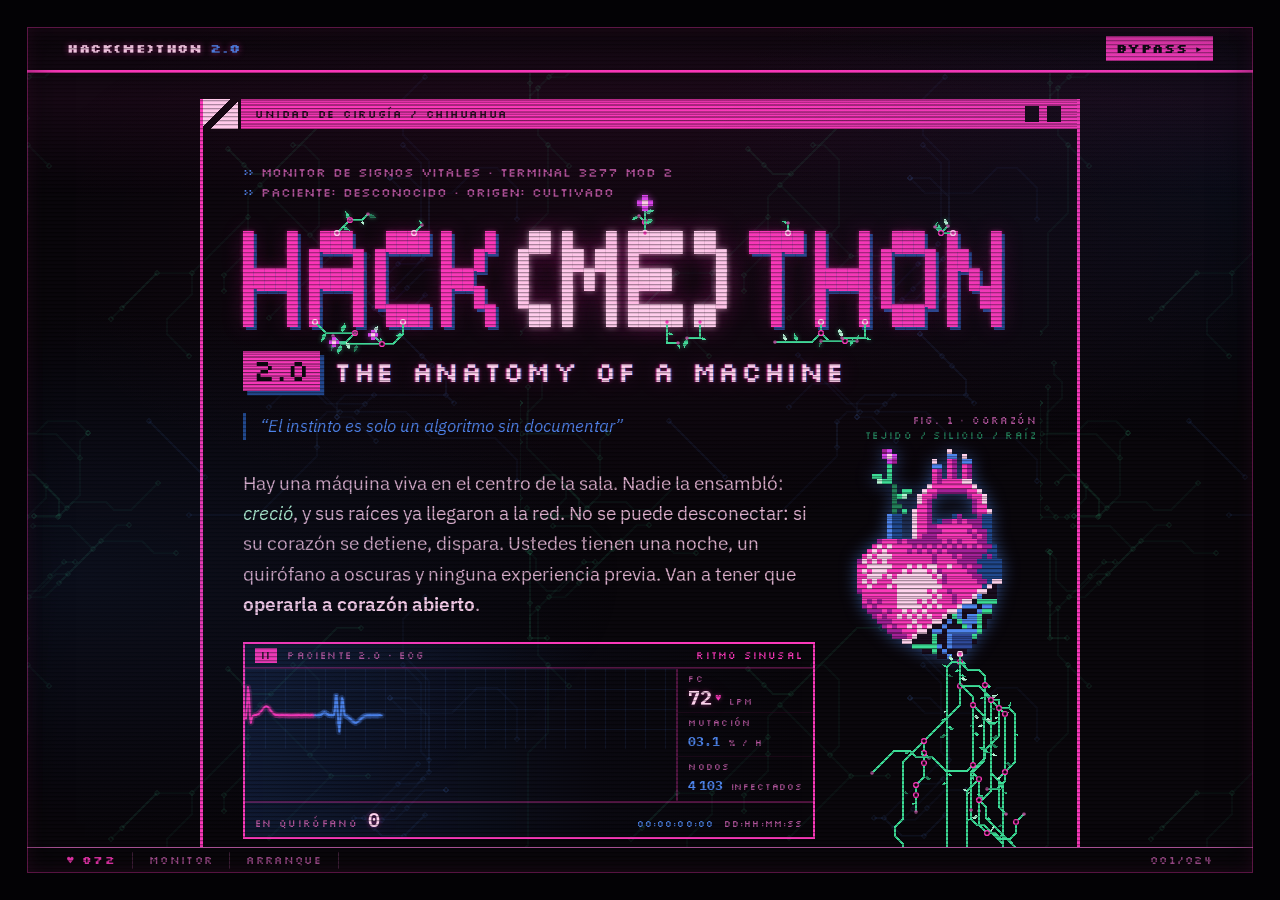
==== commit 098ce8b3: "Validación más estricta del registro e ícono de corazón" ====
--- a/index.html
+++ b/index.html
@@ -4,6 +4,9 @@
 <meta charset="utf-8">
 <meta name="viewport" content="width=device-width, initial-scale=1">
 <title>HACK(ME)THON 2.0 · The Anatomy of a Machine</title>
+<link rel="icon" href="corazon.svg" type="image/svg+xml">
+<link rel="icon" href="corazon-30.png" type="image/png" sizes="30x30">
+<link rel="apple-touch-icon" href="corazon-180.png">
 <meta name="description" content="Una máquina viva está infectando la red y no se puede desconectar. Seis sistemas. Tres roles. Un quirófano a oscuras. El hackathon de nuevo ingreso de Startup Chihuahua.">
 <meta property="og:title" content="HACK(ME)THON 2.0 · The Anatomy of a Machine">
 <meta property="og:description" content="El instinto es solo un algoritmo sin documentar. Una máquina viva, seis sistemas, una noche para operarla a corazón abierto.">
@@ -620,17 +623,17 @@
           <p class="fs__hint">Todos son obligatorios. La fecha de nacimiento tiene que coincidir con tu CURP.</p>
           <div class="crew__campos">
             <label class="crew__campo crew__campo--ancho"><span>NOMBRE(S)</span>
-              <input type="text" name="nombre" maxlength="60" autocomplete="given-name" placeholder="NOMBRE(S)"></label>
+              <input type="text" name="nombre" maxlength="60" autocomplete="given-name" placeholder="NOMBRE(S)" required></label>
             <label class="crew__campo crew__campo--ancho"><span>APELLIDOS</span>
-              <input type="text" name="apellidos" maxlength="80" autocomplete="family-name" placeholder="APELLIDOS"></label>
+              <input type="text" name="apellidos" maxlength="80" autocomplete="family-name" placeholder="APELLIDOS" required></label>
             <label class="crew__campo crew__campo--ancho"><span>CORREO</span>
-              <input type="email" name="correo" maxlength="120" autocomplete="email" placeholder="tu@correo.com"></label>
+              <input type="email" name="correo" maxlength="120" autocomplete="email" placeholder="tu@correo.com" required></label>
             <label class="crew__campo crew__campo--ancho"><span>TELÉFONO (WHATSAPP)</span>
-              <input type="tel" name="tel" maxlength="16" autocomplete="tel" placeholder="10 DÍGITOS"></label>
+              <input type="tel" name="tel" maxlength="16" autocomplete="tel" placeholder="10 DÍGITOS" required></label>
             <label class="crew__campo crew__campo--ancho"><span>CURP</span>
-              <input type="text" name="curp" maxlength="18" autocomplete="off" autocapitalize="characters" spellcheck="false" placeholder="18 CARACTERES"></label>
+              <input type="text" name="curp" maxlength="18" autocomplete="off" autocapitalize="characters" spellcheck="false" placeholder="18 CARACTERES" required></label>
             <label class="crew__campo crew__campo--ancho"><span>GÉNERO</span>
-              <select name="genero">
+              <select name="genero" required>
                 <option value="">ELIGE UNA OPCIÓN</option>
                 <option value="hombre">Hombre</option>
                 <option value="mujer">Mujer</option>
@@ -638,9 +641,9 @@
                 <option value="prefiero_no_decir">Prefiero no decir</option>
               </select></label>
             <label class="crew__campo crew__campo--ancho"><span>FECHA DE NACIMIENTO</span>
-              <input type="date" name="nacimiento" autocomplete="bday" min="1925-01-01"></label>
+              <input type="date" name="nacimiento" autocomplete="bday" min="1925-01-01" required></label>
             <label class="crew__campo crew__campo--ancho"><span>CÓDIGO POSTAL</span>
-              <input type="text" name="cp" maxlength="5" inputmode="numeric" autocomplete="postal-code" placeholder="5 DÍGITOS"></label>
+              <input type="text" name="cp" maxlength="5" inputmode="numeric" autocomplete="postal-code" placeholder="5 DÍGITOS" required></label>
           </div>
         </fieldset>
 
@@ -648,8 +651,8 @@
           <legend>&#9656; ESCUELA</legend>
           <p class="fs__hint">¿Estudias actualmente?</p>
           <div class="opciones">
-            <label class="consent"><input type="radio" name="estudia" value="si"><span>Sí</span></label>
-            <label class="consent"><input type="radio" name="estudia" value="no"><span>No</span></label>
+            <label class="consent"><input type="radio" name="estudia" value="si" required><span>Sí</span></label>
+            <label class="consent"><input type="radio" name="estudia" value="no" required><span>No</span></label>
           </div>
           <div class="crew__campos escuela" id="escuela" hidden>
             <label class="crew__campo crew__campo--ancho"><span>UNIVERSIDAD / INSTITUCIÓN</span>
@@ -704,9 +707,9 @@
           <legend>&#9656; EQUIPO</legend>
           <p class="fs__hint">Los equipos son de 3 a 5 personas. Una persona crea el equipo y les pasa la contraseña a los demás.</p>
           <div class="opciones">
-            <label class="consent"><input type="radio" name="equipoModo" value="unirse"><span>Ya tengo equipo</span></label>
-            <label class="consent"><input type="radio" name="equipoModo" value="asignar"><span>No tengo equipo, agrégame a uno</span></label>
-            <label class="consent"><input type="radio" name="equipoModo" value="crear"><span>Crear un equipo</span></label>
+            <label class="consent"><input type="radio" name="equipoModo" value="unirse" required><span>Ya tengo equipo</span></label>
+            <label class="consent"><input type="radio" name="equipoModo" value="asignar" required><span>No tengo equipo, agrégame a uno</span></label>
+            <label class="consent"><input type="radio" name="equipoModo" value="crear" required><span>Crear un equipo</span></label>
           </div>
 
           <!-- Ya tengo equipo: la lista la llena script.js desde /api/equipos -->
@@ -779,7 +782,7 @@
             <p><a href="privacidad.html" target="_blank" rel="noopener">LEER EL AVISO DE PRIVACIDAD COMPLETO ↗</a></p>
           </div>
           <label class="consent">
-            <input type="checkbox" name="privacidad" id="f-privacidad">
+            <input type="checkbox" name="privacidad" id="f-privacidad" required>
             <span>Leí el aviso de privacidad y acepto que mis datos se usen para lo que ahí se describe.</span>
           </label>
           <label class="consent" id="tutor" hidden>
@@ -809,7 +812,7 @@
             </p>
           </div>
           <label class="consent">
-            <input type="checkbox" name="responsiva" id="f-responsiva">
+            <input type="checkbox" name="responsiva" id="f-responsiva" required>
             <span>Leí la responsiva y la acepto.</span>
           </label>
         </fieldset>
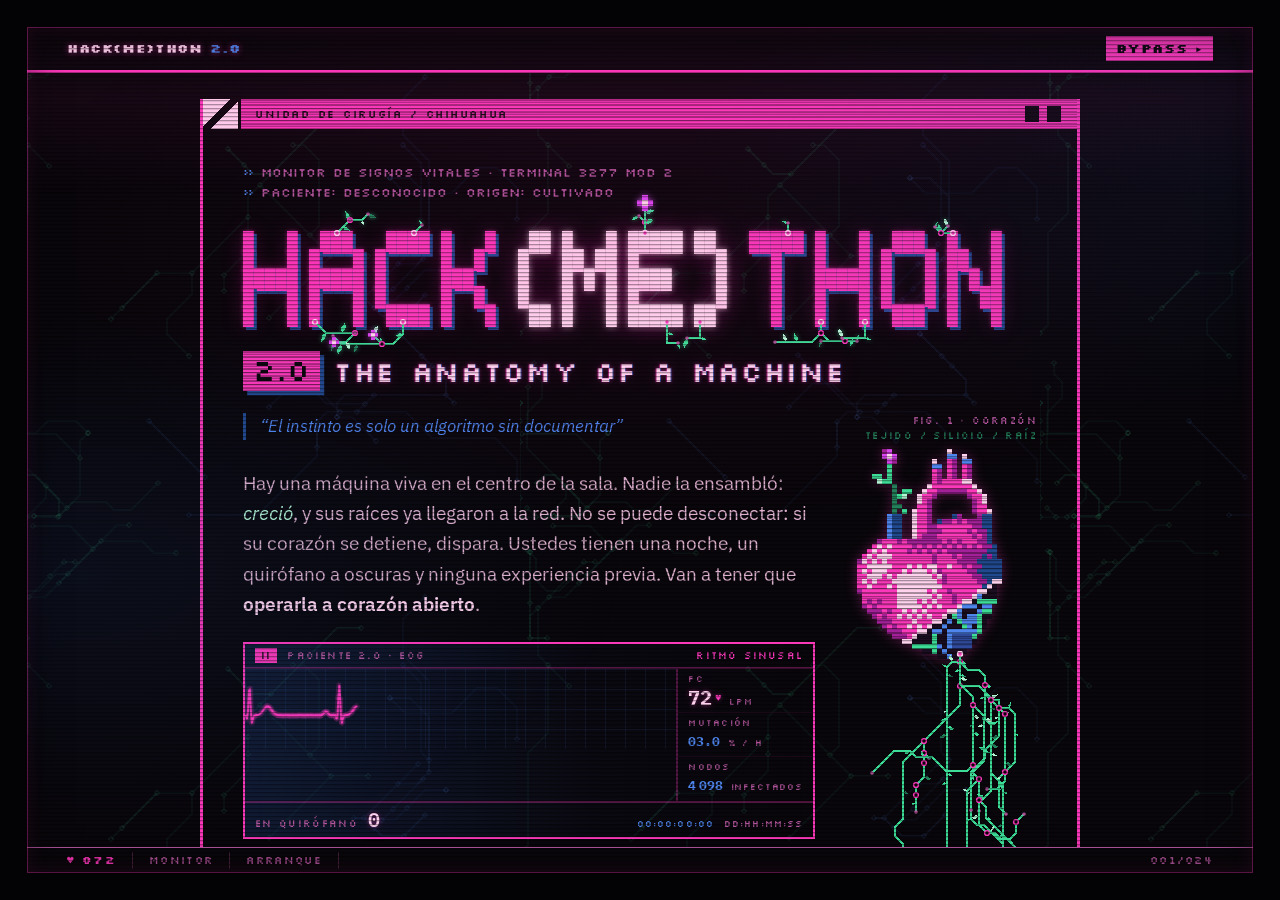
==== commit 8ef3b97a: "Sin guiones largos en los textos; el nombre es Chihuacornio" ====
--- a/index.html
+++ b/index.html
@@ -168,12 +168,12 @@
       </p>
       <div class="juego__pantalla">
         <canvas id="j-cv" tabindex="0"
-                aria-label="BYPASS. Pulsa espacio, haz clic o toca para latir: mantén el pulso entre las válvulas y esquiva los virus del chiwuacornio."></canvas>
-        <p class="juego__furia" id="j-furia" hidden>&#9650; EL CHIWUACORNIO SE ENFURECE</p>
+                aria-label="BYPASS. Pulsa espacio, haz clic o toca para latir: mantén el pulso entre las válvulas y esquiva los virus del Chihuacornio."></canvas>
+        <p class="juego__furia" id="j-furia" hidden>&#9650; EL CHIHUACORNIO SE ENFURECE</p>
         <p class="juego__giro" id="j-giro" hidden>&#9664; MUNDO INVERTIDO</p>
         <div class="juego__msg" id="j-msg" role="status">
           <p class="juego__titulo" id="j-titulo">BYPASS</p>
-          <p class="juego__txt" id="j-txt">El pulso se escapa del corazón. Llévalo entre las válvulas y esquiva los virus que escupe el chiwuacornio.</p>
+          <p class="juego__txt" id="j-txt">El pulso se escapa del corazón. Llévalo entre las válvulas y esquiva los virus que escupe el Chihuacornio.</p>
           <p class="juego__tecla" id="j-tecla">ESPACIO &middot; CLIC &middot; TOCA PARA LATIR</p>
           <!-- en un teléfono, la forma buena de jugar -->
           <button type="button" class="key key--go juego__fs" id="j-fs">&#9656; JUGAR EN PANTALLA COMPLETA</button>
@@ -228,17 +228,17 @@
           </p>
         </div>
         <ol class="juego__top" id="j-top"><li class="vacio">CARGANDO&hellip;</li></ol>
-        <p class="juego__premio"><b>PREMIO</b> <span data-cfg="premio">—</span></p>
+        <p class="juego__premio"><b>PREMIO</b> <span data-cfg="premio">…</span></p>
       </div>
     </section>
 
 
     <dl class="readout">
-      <div><dt>FECHA</dt><dd data-cfg="fecha">—</dd></div>
-      <div><dt>DURACIÓN</dt><dd data-cfg="duracion">—</dd></div>
-      <div><dt>QUIRÓFANO</dt><dd data-cfg="sede">—</dd></div>
-      <div><dt>CUPO</dt><dd><span data-cfg="cupo">—</span><span id="quedan"></span></dd></div>
-      <div><dt>ACCESO</dt><dd data-cfg="costo">—</dd></div>
+      <div><dt>FECHA</dt><dd data-cfg="fecha">…</dd></div>
+      <div><dt>DURACIÓN</dt><dd data-cfg="duracion">…</dd></div>
+      <div><dt>QUIRÓFANO</dt><dd data-cfg="sede">…</dd></div>
+      <div><dt>CUPO</dt><dd><span data-cfg="cupo">…</span><span id="quedan"></span></dd></div>
+      <div><dt>ACCESO</dt><dd data-cfg="costo">…</dd></div>
     </dl>
 
     <p class="cmd">
@@ -279,7 +279,7 @@
           centro de la sala, una estructura de silicio y acero palpita bajo las
           luces de emergencia con un metabolismo propio. Sus conductos respiran,
           su red neuronal toma decisiones, y desde adentro está inyectando un
-          patógeno digital — un <em>gusano polimórfico</em> que muta, sangra
+          patógeno digital: un <em>gusano polimórfico</em> que muta, sangra
           datos y se adapta con la misma ferocidad que un virus en el torrente
           sanguíneo.
         </p>
@@ -291,8 +291,8 @@
         </p>
         <p>
           Desenchufarlo provocaría un paro súbito. Y ese paro detonaría un
-          reflejo post-mortem — un <em>dead man's switch</em> incrustado en su
-          instinto de supervivencia — que ejecutaría el código al instante.
+          reflejo post-mortem, un <em>dead man's switch</em> incrustado en su
+          instinto de supervivencia, que ejecutaría el código al instante.
         </p>
         <p>
           La única forma de detenerlo es operarlo a corazón abierto. Diseccionarlo
@@ -474,7 +474,7 @@
       <h2 class="h2">Nadie ve al paciente completo</h2>
       <p class="section-lead">
         A cada equipo se le asignan tres puestos. Cada uno recibe algo que los
-        otros dos no tienen — y le falta algo que solo los otros dos pueden darle.
+        otros dos no tienen, y le falta algo que solo los otros dos pueden darle.
         Van a tener que hablarse.
       </p>
 
@@ -528,7 +528,7 @@
             La sala está conectada al paciente. Un servidor escucha lo que pasa
             en cada mesa: cuando un equipo abre un sistema, cuando el ritmo se
             acelera, cuando alguien está a punto de disparar el reflejo. Y
-            responde — cambian las luces, cambia lo que proyectan las paredes,
+            responde: cambian las luces, cambia lo que proyectan las paredes,
             cambia el latido que se escucha.
           </p>
           <p>
@@ -539,8 +539,8 @@
         <dl class="readout readout--stack">
           <div><dt>MONITORES</dt><dd>Signos vitales del paciente en vivo</dd></div>
           <div><dt>SONIDO</dt><dd>El latido de la máquina</dd></div>
-          <div><dt>SEDE</dt><dd data-cfg="sede">—</dd></div>
-          <div><dt>COORDENADAS</dt><dd class="coords" data-cfg="coordenadas">—</dd></div>
+          <div><dt>SEDE</dt><dd data-cfg="sede">…</dd></div>
+          <div><dt>COORDENADAS</dt><dd class="coords" data-cfg="coordenadas">…</dd></div>
         </dl>
         <!-- El mapa lo arma script.js con EVENTO.coordenadas; sin ellas no sale. -->
         <figure class="mapa" id="mapa" hidden>
@@ -571,7 +571,7 @@
     <div class="panel__body">
       <h2 class="h2">Cómo se opera una máquina</h2>
       <p class="section-lead">
-        Duración: <span data-cfg="duracion">—</span>. La primera media hora
+        Duración: <span data-cfg="duracion">…</span>. La primera media hora
         es para llegar y acomodarse; después se apagan las luces y se abre un
         sistema cada 40 minutos. Los anteriores siguen abiertos. A la mitad hay
         un descanso de 20 minutos, y al final vienen el bono, la final de
@@ -604,7 +604,7 @@
       <span class="panel__stat">ABIERTO</span>
     </header>
     <div class="panel__body">
-      <h2 class="h2">Cupo: <span data-cfg="cupo">—</span></h2>
+      <h2 class="h2">Cupo: <span data-cfg="cupo">…</span></h2>
       <p class="section-lead">
         El registro es por persona y toma dos minutos. Una persona del equipo
         lo crea con nombre, logo y contraseña; los demás lo eligen de la lista
@@ -826,7 +826,7 @@
           <button type="submit" class="key key--go">ENTER &middot; FIRMAR E INGRESAR</button>
         </p>
         <p class="note">
-          El registro se manda solo y te devuelve un folio: guárdalo. Acceso: <span data-cfg="costo">—</span>.
+          El registro se manda solo y te devuelve un folio: guárdalo. Acceso: <span data-cfg="costo">…</span>.
         </p>
       </form>
     </div>
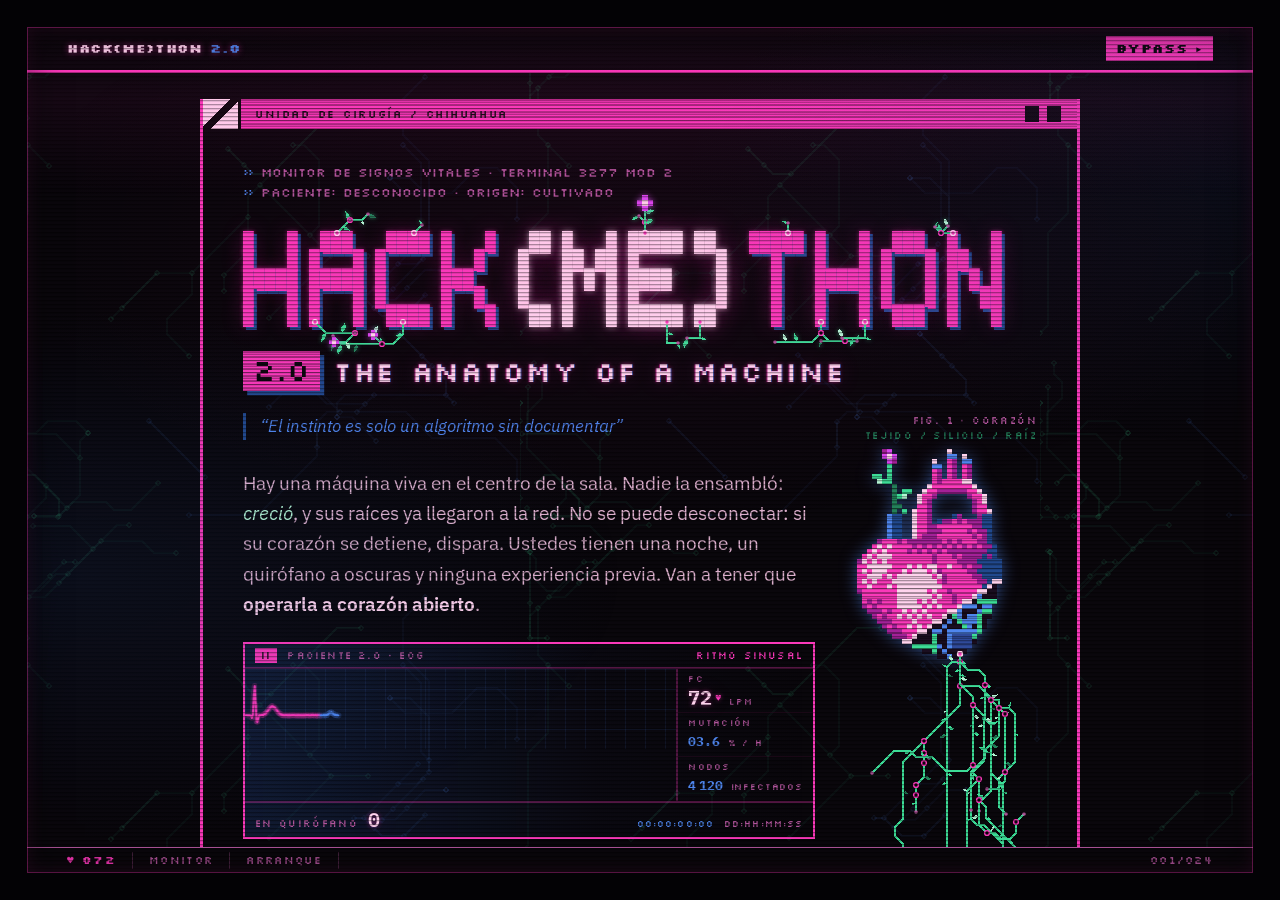
==== commit d4fac5e7: "BYPASS: sin volteo a los 20; el Chihuacornio se desespera y vuelve a la normalidad Co-Authored-By: C" ====
--- a/index.html
+++ b/index.html
@@ -170,7 +170,7 @@
         <canvas id="j-cv" tabindex="0"
                 aria-label="BYPASS. Pulsa espacio, haz clic o toca para latir: mantén el pulso entre las válvulas y esquiva los virus del Chihuacornio."></canvas>
         <p class="juego__furia" id="j-furia" hidden>&#9650; EL CHIHUACORNIO SE ENFURECE</p>
-        <p class="juego__giro" id="j-giro" hidden>&#9664; MUNDO INVERTIDO</p>
+        <p class="juego__giro" id="j-giro" hidden>&iexcl;EL CHIHUACORNIO SE DESESPERA!</p>
         <div class="juego__msg" id="j-msg" role="status">
           <p class="juego__titulo" id="j-titulo">BYPASS</p>
           <p class="juego__txt" id="j-txt">El pulso se escapa del corazón. Llévalo entre las válvulas y esquiva los virus que escupe el Chihuacornio.</p>
--- a/styles.css
+++ b/styles.css
@@ -486,7 +486,7 @@
   animation:blink .5s steps(1) infinite; pointer-events:none;
 }
 .juego__furia[hidden]{ display:none; }
-/* el aviso del volteo va abajo, para no taparse con el de la furia
+/* el aviso de la desesperación va abajo, para no taparse con el de la furia
    (a los 20 puntos llegan los dos juntos) */
 .juego__giro{
   position:absolute; bottom:10px; left:50%; transform:translateX(-50%); z-index:2;
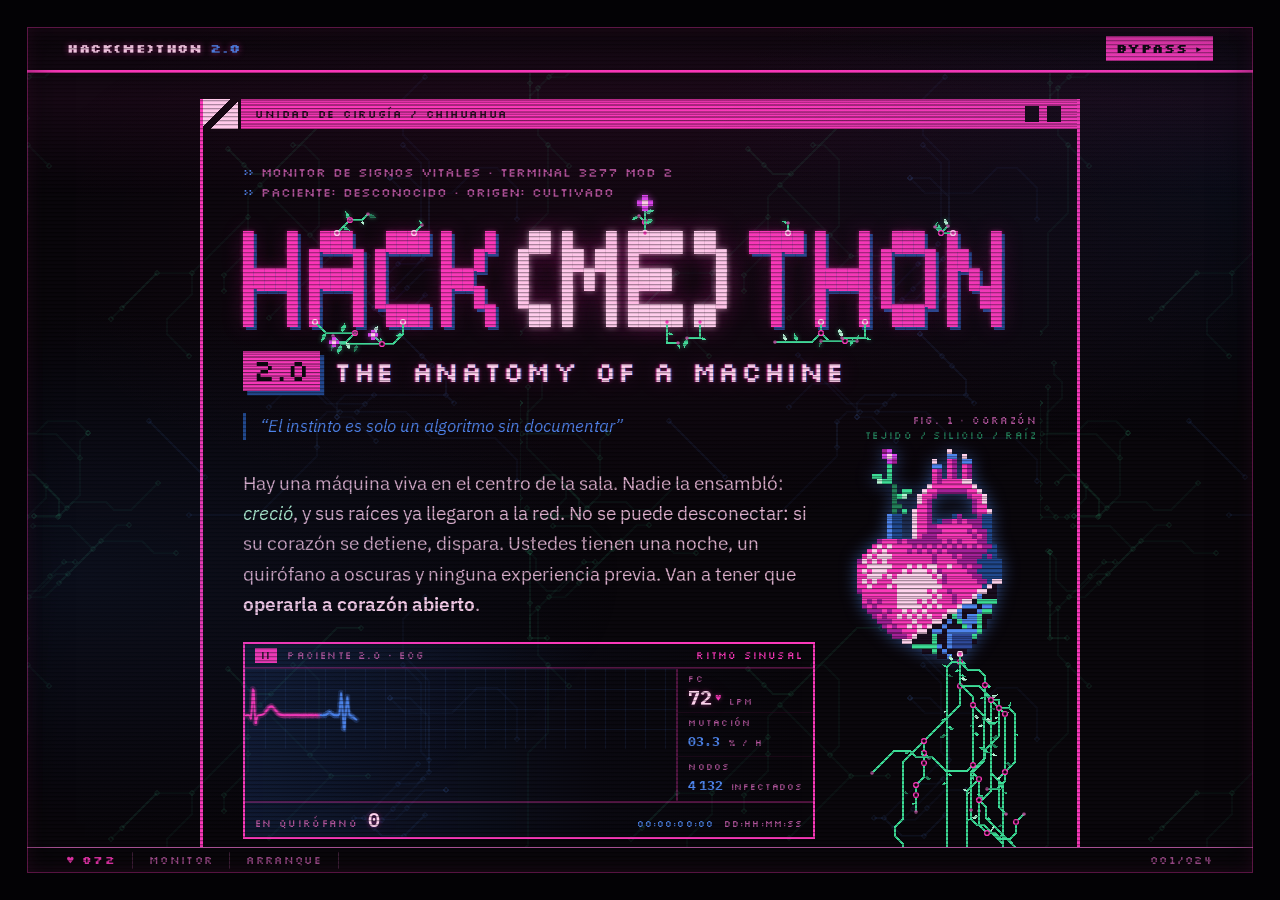
==== commit d86294be: "Registro a la vista: botón en la portada, barra fija en el teléfono - Los botones dicen REGISTRO / R" ====
--- a/index.html
+++ b/index.html
@@ -47,9 +47,10 @@
     <a href="#equipo"><b>3</b> EQUIPO</a>
     <a href="#quirofano"><b>4</b> QUIRÓFANO</a>
     <a href="#protocolo"><b>5</b> PROTOCOLO</a>
-    <a href="#faq"><b>6</b> AYUDA</a>
+    <a href="#registro"><b>6</b> REGISTRO</a>
+    <a href="#faq"><b>7</b> AYUDA</a>
   </nav>
-  <a class="menubar__go solo-abierto" data-cfg-href="registro" href="#registro">INGRESO ▸</a>
+  <a class="menubar__go solo-abierto" data-cfg-href="registro" href="#registro">REGISTRO ▸</a>
   <a class="menubar__go solo-proximo" href="#juego">BYPASS ▸</a>
 </header>
 
@@ -100,6 +101,12 @@
           desconectar: si su corazón se detiene, dispara. Ustedes tienen una
           noche, un quirófano a oscuras y ninguna experiencia previa. Van a
           tener que <strong>operarla a corazón abierto</strong>.
+        </p>
+
+        <!-- El registro, en la primera pantalla: antes estaba debajo del
+             juego y en un teléfono quedaba a casi tres pantallas. -->
+        <p class="cta cta--hero solo-abierto" id="cta-hero">
+          <a class="key key--go key--registro" data-cfg-href="registro" href="#registro">REGISTRARME &middot; GRATIS<small>ENTRAR AL QUIRÓFANO &middot; 2 MINUTOS</small></a>
         </p>
 
         <!-- ── el monitor de signos vitales, en chico ─────────
@@ -229,6 +236,7 @@
         </div>
         <ol class="juego__top" id="j-top"><li class="vacio">CARGANDO&hellip;</li></ol>
         <p class="juego__premio"><b>PREMIO</b> <span data-cfg="premio">…</span></p>
+        <p class="juego__evento solo-abierto">La tabla es solo del juego. <a data-cfg-href="registro" href="#registro">¿Ya te registraste al evento? &#9656; REGISTRO</a></p>
       </div>
     </section>
 
@@ -247,7 +255,7 @@
     </p>
 
     <p class="cta">
-      <a class="key key--go solo-abierto" data-cfg-href="registro" href="#registro">ENTER &middot; ENTRAR AL QUIRÓFANO</a>
+      <a class="key key--go solo-abierto" data-cfg-href="registro" href="#registro">ENTER &middot; REGISTRARME GRATIS</a>
       <a class="key solo-abierto" href="#diseccion">PF2 &middot; VER LA DISECCIÓN</a>
       <span class="key key--off solo-proximo">REGISTRO &middot; PRÓXIMAMENTE</span>
       <a class="key solo-proximo" href="#juego">PF5 &middot; JUGAR BYPASS</a>
@@ -600,13 +608,14 @@
   <section class="panel panel--go" id="registro">
     <header class="panel__bar">
       <span class="panel__id">PANEL 06</span>
-      <span class="panel__name">CONSENTIMIENTO INFORMADO</span>
+      <span class="panel__name">REGISTRO &middot; CONSENTIMIENTO INFORMADO</span>
       <span class="panel__stat">ABIERTO</span>
     </header>
     <div class="panel__body">
-      <h2 class="h2">Cupo: <span data-cfg="cupo">…</span></h2>
+      <h2 class="h2">Regístrate</h2>
+      <p class="registro__datos">Gratis &middot; Cupo: <span data-cfg="cupo">…</span> &middot; <span data-cfg="fecha">…</span></p>
       <p class="section-lead">
-        El registro es por persona y toma dos minutos. Una persona del equipo
+        <strong>Ten a la mano tu CURP.</strong> El registro es por persona y toma dos minutos. Una persona del equipo
         lo crea con nombre, logo y contraseña; los demás lo eligen de la lista
         con esa contraseña. Si no tienes equipo, elige «No tengo equipo» y te
         acomodamos en uno. Los equipos son de 3 a 5 personas.
@@ -914,6 +923,11 @@
   <div class="crt__bloom"></div>
 </div>
 
+<!-- En el teléfono, el registro siempre a un toque. script.js la
+     muestra al pasar el botón de la portada y la esconde cuando el
+     formulario ya está a la vista. -->
+<a class="registro-fijo solo-abierto" id="registro-fijo" data-cfg-href="registro" href="#registro" hidden>REGISTRARME &middot; GRATIS &#9656;</a>
+
 <!-- La línea 24: en vez de X SYSTEM, el pulso del paciente. -->
 <div class="oia" aria-hidden="true">
   <span class="oia__cell oia__sys"><b id="oia-sys">&#9829; 072</b></span>
--- a/styles.css
+++ b/styles.css
@@ -1575,3 +1575,49 @@
 html.juego-completo .h2,
 html.juego-completo .banner__blk{ animation:none; transform:none; }
 .consent[hidden]{ display:none; }
+
+/* ============================================================
+   REGISTRO A LA VISTA
+   El registro se llamaba INGRESO / ENTRAR AL QUIRÓFANO y vivía
+   debajo del juego. Ahora dice lo que es, sale en la primera
+   pantalla y, en el teléfono, se queda a un toque abajo.
+   ============================================================ */
+.cta--hero{ margin:4px 0 22px; }
+.key--registro{
+  display:inline-flex; flex-direction:column; align-items:flex-start; gap:3px;
+  font-size:15px; padding:13px 24px;
+}
+.key--registro small{
+  font-size:10.5px; font-weight:500; letter-spacing:.12em; opacity:.78;
+}
+@media (max-width:700px){
+  .cta--hero .key--registro{ width:100%; align-items:center; text-align:center; }
+}
+
+.registro__datos{
+  margin:-6px 0 14px; font-size:12.5px; letter-spacing:.06em; color:var(--blue-hi);
+}
+
+.juego__evento{
+  margin:10px 0 0; padding-top:8px; border-top:1px dashed var(--phos-dim);
+  font-family:var(--f-sans); font-size:13px; color:var(--phos-dim); line-height:1.5;
+}
+.juego__evento a{ color:var(--phos-hi); font-family:var(--f-mono); font-weight:600; letter-spacing:.05em; }
+
+/* la barra fija del teléfono: encima de la línea 24, debajo del rayado */
+.registro-fijo{
+  position:fixed; z-index:56;
+  left:var(--marco); right:var(--marco); bottom:calc(var(--marco) + var(--oia));
+  display:block; text-align:center; text-decoration:none;
+  padding:13px var(--gut);
+  font-family:var(--f-mono); font-size:14px; font-weight:600; letter-spacing:.08em;
+  color:var(--screen); background:var(--phos);
+  box-shadow:0 -6px 18px rgba(0,0,0,.55);
+}
+.registro-fijo[hidden],
+html.juego-completo .registro-fijo{ display:none; }
+@media (min-width:861px){ .registro-fijo{ display:none !important; } }
+@media (max-width:860px){
+  /* que el final de la página no quede debajo de la barra */
+  html:not(.proximamente) .tubo{ padding-bottom:calc(var(--oia) + 8px + var(--marco) + 50px); }
+}
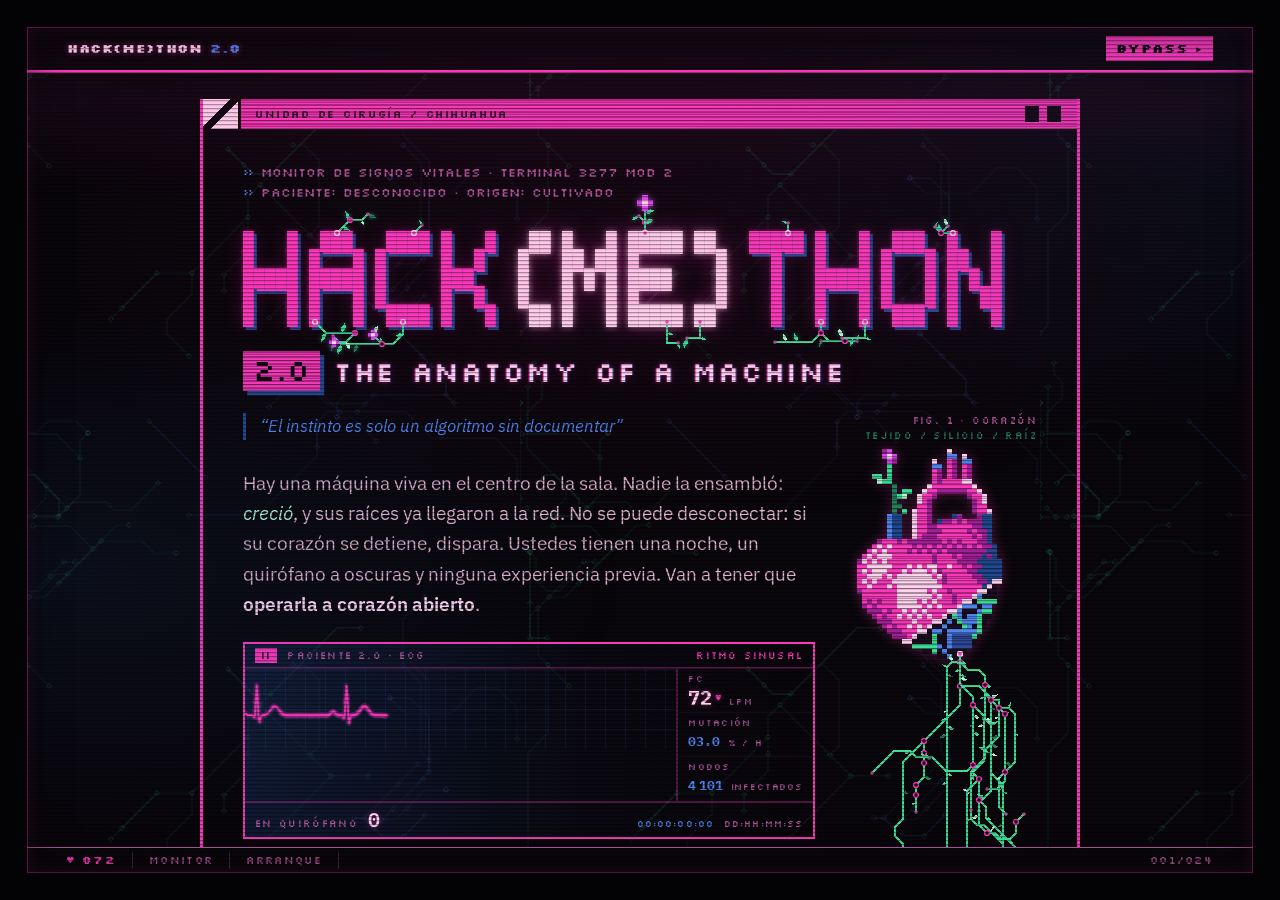
==== commit 78a26d44: "Registro: WhatsApp de ayuda y botones a registro.html - El formulario (portada y registro.html) mues" ====
--- a/index.html
+++ b/index.html
@@ -47,10 +47,10 @@
     <a href="#equipo"><b>3</b> EQUIPO</a>
     <a href="#quirofano"><b>4</b> QUIRÓFANO</a>
     <a href="#protocolo"><b>5</b> PROTOCOLO</a>
-    <a href="#registro"><b>6</b> REGISTRO</a>
+    <a data-cfg-href="registro" href="registro.html"><b>6</b> REGISTRO</a>
     <a href="#faq"><b>7</b> AYUDA</a>
   </nav>
-  <a class="menubar__go solo-abierto" data-cfg-href="registro" href="#registro">REGISTRO ▸</a>
+  <a class="menubar__go solo-abierto" data-cfg-href="registro" href="registro.html">REGISTRO ▸</a>
   <a class="menubar__go solo-proximo" href="#juego">BYPASS ▸</a>
 </header>
 
@@ -106,7 +106,7 @@
         <!-- El registro, en la primera pantalla: antes estaba debajo del
              juego y en un teléfono quedaba a casi tres pantallas. -->
         <p class="cta cta--hero solo-abierto" id="cta-hero">
-          <a class="key key--go key--registro" data-cfg-href="registro" href="#registro">REGISTRARME &middot; GRATIS<small>ENTRAR AL QUIRÓFANO &middot; 2 MINUTOS</small></a>
+          <a class="key key--go key--registro" data-cfg-href="registro" href="registro.html">REGISTRARME &middot; GRATIS<small>ENTRAR AL QUIRÓFANO &middot; 2 MINUTOS</small></a>
         </p>
 
         <!-- ── el monitor de signos vitales, en chico ─────────
@@ -236,7 +236,7 @@
         </div>
         <ol class="juego__top" id="j-top"><li class="vacio">CARGANDO&hellip;</li></ol>
         <p class="juego__premio"><b>PREMIO</b> <span data-cfg="premio">…</span></p>
-        <p class="juego__evento solo-abierto">La tabla es solo del juego. <a data-cfg-href="registro" href="#registro">¿Ya te registraste al evento? &#9656; REGISTRO</a></p>
+        <p class="juego__evento solo-abierto">La tabla es solo del juego. <a data-cfg-href="registro" href="registro.html">¿Ya te registraste al evento? &#9656; REGISTRO</a></p>
       </div>
     </section>
 
@@ -255,7 +255,7 @@
     </p>
 
     <p class="cta">
-      <a class="key key--go solo-abierto" data-cfg-href="registro" href="#registro">ENTER &middot; REGISTRARME GRATIS</a>
+      <a class="key key--go solo-abierto" data-cfg-href="registro" href="registro.html">ENTER &middot; REGISTRARME GRATIS</a>
       <a class="key solo-abierto" href="#diseccion">PF2 &middot; VER LA DISECCIÓN</a>
       <span class="key key--off solo-proximo">REGISTRO &middot; PRÓXIMAMENTE</span>
       <a class="key solo-proximo" href="#juego">PF5 &middot; JUGAR BYPASS</a>
@@ -620,6 +620,7 @@
         con esa contraseña. Si no tienes equipo, elige «No tengo equipo» y te
         acomodamos en uno. Los equipos son de 3 a 5 personas.
       </p>
+      <p class="registro__ayuda">¿Algún problema o duda con el registro? Escríbenos: <a data-cfg-href="ayudaWa" href="https://wa.me/526141238085?text=Hola%2C%20tengo%20una%20duda%20con%20el%20registro%20del%20HACK(ME)THON%202.0" target="_blank" rel="noopener">WHATSAPP <span data-cfg="ayudaTel">614 123 8085</span> &#9656;</a></p>
 
       <form class="alta" id="alta" novalidate>
         <p class="trampa" aria-hidden="true">
@@ -836,6 +837,7 @@
         </p>
         <p class="note">
           El registro se manda solo y te devuelve un folio: guárdalo. Acceso: <span data-cfg="costo">…</span>.
+          ¿Algo no funciona? <a data-cfg-href="ayudaWa" href="https://wa.me/526141238085?text=Hola%2C%20tengo%20una%20duda%20con%20el%20registro%20del%20HACK(ME)THON%202.0" target="_blank" rel="noopener">WHATSAPP <span data-cfg="ayudaTel">614 123 8085</span> &#9656;</a>
         </p>
       </form>
     </div>
@@ -926,7 +928,7 @@
 <!-- En el teléfono, el registro siempre a un toque. script.js la
      muestra al pasar el botón de la portada y la esconde cuando el
      formulario ya está a la vista. -->
-<a class="registro-fijo solo-abierto" id="registro-fijo" data-cfg-href="registro" href="#registro" hidden>REGISTRARME &middot; GRATIS &#9656;</a>
+<a class="registro-fijo solo-abierto" id="registro-fijo" data-cfg-href="registro" href="registro.html" hidden>REGISTRARME &middot; GRATIS &#9656;</a>
 
 <!-- La línea 24: en vez de X SYSTEM, el pulso del paciente. -->
 <div class="oia" aria-hidden="true">
--- a/styles.css
+++ b/styles.css
@@ -1621,3 +1621,11 @@
   /* que el final de la página no quede debajo de la barra */
   html:not(.proximamente) .tubo{ padding-bottom:calc(var(--oia) + 8px + var(--marco) + 50px); }
 }
+
+/* ayuda con el registro: el WhatsApp de la organización */
+.registro__ayuda{
+  margin:-4px 0 18px; padding:8px 12px; max-width:64ch;
+  border-left:3px solid var(--blue);
+  font-family:var(--f-sans); font-size:14px; color:var(--phos-soft); line-height:1.5;
+}
+.registro__ayuda a, .alta .note a{ color:var(--blue-hi); font-family:var(--f-mono); font-weight:600; letter-spacing:.05em; white-space:nowrap; }
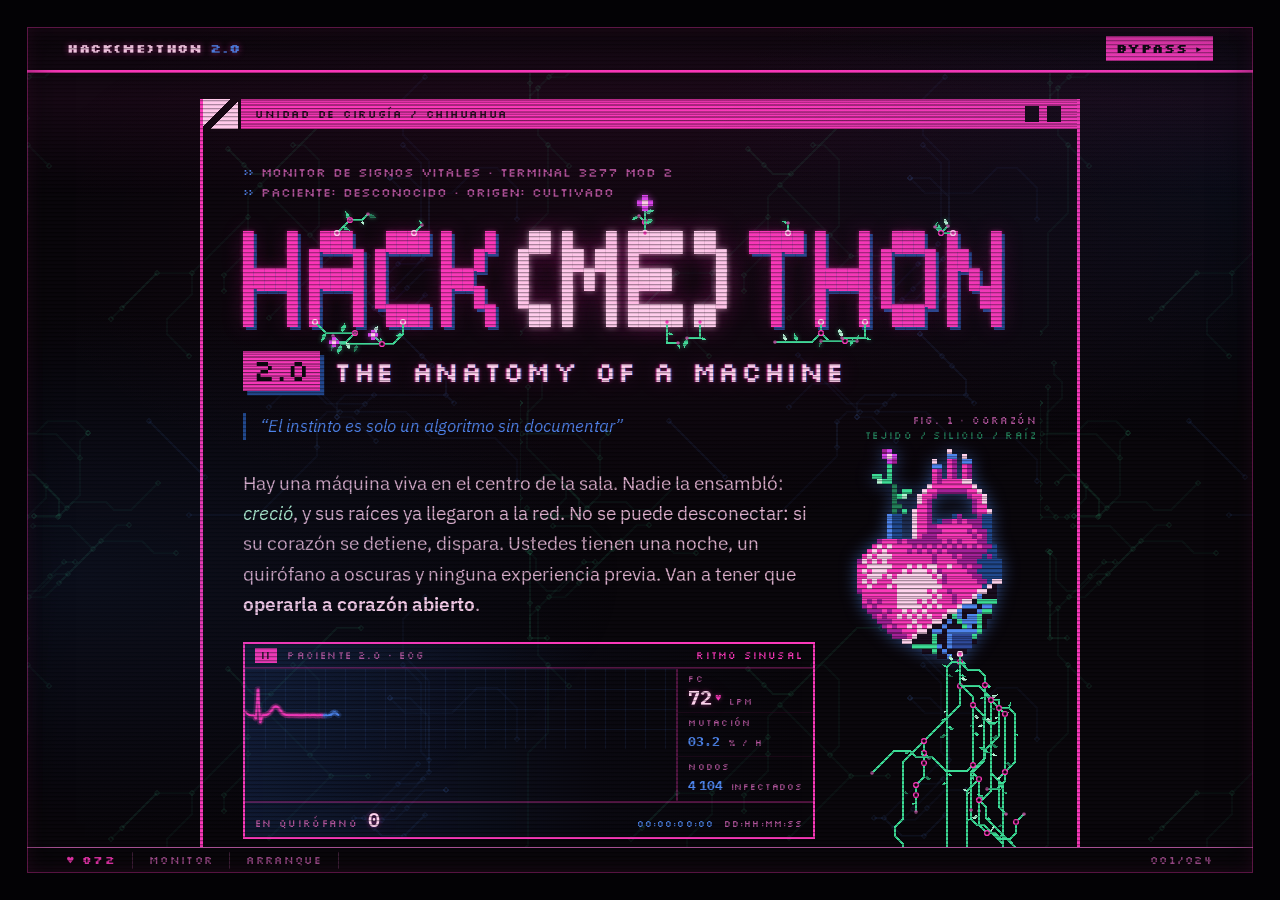
==== commit dc0c90ad: "Portada sin formulario: el registro vive solo en registro.html - Fuera el panel 06 de index.html; PF" ====
--- a/index.html
+++ b/index.html
@@ -600,249 +600,7 @@
       </ol>
     </div>
     <footer class="panel__keys">
-      <a href="#quirofano">PF7=ANTERIOR</a><a href="#top">PF3=SALIR</a><a href="#registro">PF8=AVANZAR</a>
-    </footer>
-  </section>
-
-  <!-- ── PANEL 06 · CONSENTIMIENTO INFORMADO ────────────── -->
-  <section class="panel panel--go" id="registro">
-    <header class="panel__bar">
-      <span class="panel__id">PANEL 06</span>
-      <span class="panel__name">REGISTRO &middot; CONSENTIMIENTO INFORMADO</span>
-      <span class="panel__stat">ABIERTO</span>
-    </header>
-    <div class="panel__body">
-      <h2 class="h2">Regístrate</h2>
-      <p class="registro__datos">Gratis &middot; Cupo: <span data-cfg="cupo">…</span> &middot; <span data-cfg="fecha">…</span></p>
-      <p class="section-lead">
-        <strong>Ten a la mano tu CURP.</strong> El registro es por persona y toma dos minutos. Una persona del equipo
-        lo crea con nombre, logo y contraseña; los demás lo eligen de la lista
-        con esa contraseña. Si no tienes equipo, elige «No tengo equipo» y te
-        acomodamos en uno. Los equipos son de 3 a 5 personas.
-      </p>
-      <p class="registro__ayuda">¿Algún problema o duda con el registro? Escríbenos: <a data-cfg-href="ayudaWa" href="https://wa.me/526141238085?text=Hola%2C%20tengo%20una%20duda%20con%20el%20registro%20del%20HACK(ME)THON%202.0" target="_blank" rel="noopener">WHATSAPP <span data-cfg="ayudaTel">614 123 8085</span> &#9656;</a></p>
-
-      <form class="alta" id="alta" novalidate>
-        <p class="trampa" aria-hidden="true">
-          <label for="f-empresa">No llenes esto</label>
-          <input id="f-empresa" name="empresa" type="text" tabindex="-1" autocomplete="off">
-        </p>
-
-        <fieldset class="fs">
-          <legend>&#9656; TUS DATOS</legend>
-          <p class="fs__hint">Todos son obligatorios. La fecha de nacimiento tiene que coincidir con tu CURP.</p>
-          <div class="crew__campos">
-            <label class="crew__campo crew__campo--ancho"><span>NOMBRE(S)</span>
-              <input type="text" name="nombre" maxlength="60" autocomplete="given-name" placeholder="NOMBRE(S)" required></label>
-            <label class="crew__campo crew__campo--ancho"><span>APELLIDOS</span>
-              <input type="text" name="apellidos" maxlength="80" autocomplete="family-name" placeholder="APELLIDOS" required></label>
-            <label class="crew__campo crew__campo--ancho"><span>CORREO</span>
-              <input type="email" name="correo" maxlength="120" autocomplete="email" placeholder="tu@correo.com" required></label>
-            <label class="crew__campo crew__campo--ancho"><span>TELÉFONO (WHATSAPP)</span>
-              <input type="tel" name="tel" maxlength="16" autocomplete="tel" placeholder="10 DÍGITOS" required></label>
-            <label class="crew__campo crew__campo--ancho"><span>CURP</span>
-              <input type="text" name="curp" maxlength="18" autocomplete="off" autocapitalize="characters" spellcheck="false" placeholder="18 CARACTERES" required></label>
-            <label class="crew__campo crew__campo--ancho"><span>GÉNERO</span>
-              <select name="genero" required>
-                <option value="">ELIGE UNA OPCIÓN</option>
-                <option value="hombre">Hombre</option>
-                <option value="mujer">Mujer</option>
-                <option value="otro">Otro</option>
-                <option value="prefiero_no_decir">Prefiero no decir</option>
-              </select></label>
-            <label class="crew__campo crew__campo--ancho"><span>FECHA DE NACIMIENTO</span>
-              <input type="date" name="nacimiento" autocomplete="bday" min="1925-01-01" required></label>
-            <label class="crew__campo crew__campo--ancho"><span>CÓDIGO POSTAL</span>
-              <input type="text" name="cp" maxlength="5" inputmode="numeric" autocomplete="postal-code" placeholder="5 DÍGITOS" required></label>
-          </div>
-        </fieldset>
-
-        <fieldset class="fs">
-          <legend>&#9656; ESCUELA</legend>
-          <p class="fs__hint">¿Estudias actualmente?</p>
-          <div class="opciones">
-            <label class="consent"><input type="radio" name="estudia" value="si" required><span>Sí</span></label>
-            <label class="consent"><input type="radio" name="estudia" value="no" required><span>No</span></label>
-          </div>
-          <div class="crew__campos escuela" id="escuela" hidden>
-            <label class="crew__campo crew__campo--ancho"><span>UNIVERSIDAD / INSTITUCIÓN</span>
-              <select name="institucion">
-                <option value="">ELIGE TU ESCUELA</option>
-                <optgroup label="Públicas">
-                  <option value="UACH">Universidad Autónoma de Chihuahua (UACH)</option>
-                  <option value="UTCH">Universidad Tecnológica de Chihuahua (UTCH)</option>
-                  <option value="UTCH Sur">Universidad Tecnológica de Chihuahua Sur (UTCH Sur)</option>
-                  <option value="UTCH BIS">Universidad Tecnológica de Chihuahua BIS (UTCH BIS)</option>
-                  <option value="Politécnico (UPCH)">Universidad Politécnica de Chihuahua (UPCH)</option>
-                  <option value="Instituto Tecnológico de Chihuahua">Instituto Tecnológico de Chihuahua (TecNM)</option>
-                  <option value="Instituto Tecnológico de Chihuahua II">Instituto Tecnológico de Chihuahua II (TecNM)</option>
-                  <option value="Escuela Normal del Estado">Escuela Normal del Estado «Profr. Luis Urías Belderráin»</option>
-                  <option value="Escuela Normal Superior">Escuela Normal Superior «Profr. José E. Medrano R.»</option>
-                </optgroup>
-                <optgroup label="Privadas">
-                  <option value="Tec de Monterrey">Tec de Monterrey, Campus Chihuahua</option>
-                  <option value="ULSA">Universidad La Salle Chihuahua (ULSA)</option>
-                </optgroup>
-                <option value="otra">Otra</option>
-              </select></label>
-            <label class="crew__campo crew__campo--ancho" id="otra"><span>¿CUÁL?</span>
-              <input type="text" name="otra" maxlength="80" placeholder="SOLO SI ELEGISTE «OTRA»" disabled></label>
-            <label class="crew__campo crew__campo--ancho"><span>CARRERA</span>
-              <input type="text" name="carrera" maxlength="80" list="carreras" autocomplete="off" placeholder="TU CARRERA"></label>
-            <label class="crew__campo crew__campo--medio"><span>CUENTO EN</span>
-              <select name="periodo">
-                <option value="semestre">Semestres</option>
-                <option value="cuatrimestre">Cuatrimestres</option>
-                <option value="tetramestre">Tetramestres</option>
-                <option value="anio">Años</option>
-              </select></label>
-            <label class="crew__campo crew__campo--medio"><span id="periodo-t">SEMESTRE QUE CURSAS</span>
-              <input type="number" name="semestre" min="1" max="12" inputmode="numeric" placeholder="1"></label>
-          </div>
-          <datalist id="carreras">
-            <option>Ingeniería en Software</option>
-            <option>Ingeniería en Sistemas Computacionales</option>
-            <option>Ingeniería en Tecnologías de la Información</option>
-            <option>Ingeniería en Ciencias de la Computación</option>
-            <option>Ingeniería en Desarrollo de Software</option>
-            <option>Ingeniería Mecatrónica</option>
-            <option>Ingeniería Industrial</option>
-            <option>Ingeniería en Electrónica</option>
-            <option>Licenciatura en Informática</option>
-            <option>Desarrollo de Software Multiplataforma</option>
-          </datalist>
-        </fieldset>
-
-        <fieldset class="fs">
-          <legend>&#9656; EQUIPO</legend>
-          <p class="fs__hint">Los equipos son de 3 a 5 personas. Una persona crea el equipo y les pasa la contraseña a los demás.</p>
-          <div class="opciones">
-            <label class="consent"><input type="radio" name="equipoModo" value="unirse" required><span>Ya tengo equipo</span></label>
-            <label class="consent"><input type="radio" name="equipoModo" value="asignar" required><span>No tengo equipo, agrégame a uno</span></label>
-            <label class="consent"><input type="radio" name="equipoModo" value="crear" required><span>Crear un equipo</span></label>
-          </div>
-
-          <!-- Ya tengo equipo: la lista la llena script.js desde /api/equipos -->
-          <div class="eqs" id="eq-unirse" hidden>
-            <div class="eqs__barra">
-              <p class="fs__hint">Elige el tuyo y escribe la contraseña que les pasó quien lo creó.</p>
-              <label class="eqs__buscar"><span class="sr-only">Buscar equipo</span>
-                <input type="text" name="buscaEquipo" autocomplete="off" placeholder="BUSCAR EQUIPO"></label>
-              <button type="button" class="eqs__btn" id="eq-recarga">ACTUALIZAR</button>
-            </div>
-            <div class="eqs__lista" id="eq-lista" role="radiogroup" aria-label="Equipos registrados"></div>
-            <p class="eqs__estado" id="eq-estado" aria-live="polite"></p>
-            <div class="crew__campos">
-              <label class="crew__campo crew__campo--ancho"><span>CONTRASEÑA DEL EQUIPO</span>
-                <input type="password" name="claveUnirse" maxlength="64" autocomplete="off" placeholder="LA QUE TE PASARON"></label>
-            </div>
-          </div>
-
-          <!-- Crear un equipo: nombre, contraseña y logo de 16 × 16 -->
-          <div class="eqs" id="eq-crear" hidden>
-            <div class="crew__campos">
-              <label class="crew__campo crew__campo--ancho"><span>NOMBRE DEL EQUIPO</span>
-                <input type="text" name="equipo" maxlength="32" autocomplete="off" placeholder="LOS SIN PULSO"></label>
-              <label class="crew__campo crew__campo--ancho"><span>CONTRASEÑA DEL EQUIPO</span>
-                <input type="password" name="claveCrear" maxlength="64" autocomplete="new-password" placeholder="MÍNIMO 4 CARACTERES"></label>
-              <p class="fs__hint crew__campo--ancho">Pásales la contraseña a tus compañeros: la necesitan para unirse. Que no sea la de ninguna otra cuenta tuya.</p>
-            </div>
-            <div class="pixel">
-              <div class="pixel__marco">
-                <canvas class="pixel__lienzo" id="px-lienzo" width="320" height="320" tabindex="0"
-                  aria-label="Logo del equipo, 16 por 16 pixeles. Dibuja con el ratón o el dedo; con el teclado, flechas para moverte y espacio para pintar." aria-describedby="px-pos"></canvas>
-                <p class="pixel__pos" id="px-pos">LOGO · 16 × 16</p>
-              </div>
-              <div class="pixel__panel">
-                <p class="pixel__t">COLOR</p>
-                <div class="pixel__paleta" id="px-paleta" role="radiogroup" aria-label="Color"></div>
-                <p class="pixel__t">HERRAMIENTA</p>
-                <div class="pixel__btns">
-                  <button type="button" class="pixel__btn" data-px="lapiz" aria-pressed="true">LÁPIZ</button>
-                  <button type="button" class="pixel__btn" data-px="bote" aria-pressed="false">BOTE</button>
-                  <button type="button" class="pixel__btn" data-px="espejo" aria-pressed="false">ESPEJO</button>
-                </div>
-                <div class="pixel__btns">
-                  <button type="button" class="pixel__btn" data-px="deshacer">DESHACER</button>
-                  <button type="button" class="pixel__btn" data-px="limpiar">LIMPIAR</button>
-                </div>
-                <p class="pixel__t">ASÍ SE VE</p>
-                <div class="pixel__vistas">
-                  <canvas class="pixel__vista pixel__vista--1" id="px-vista1" width="16" height="16" aria-hidden="true"></canvas>
-                  <canvas class="pixel__vista pixel__vista--3" id="px-vista3" width="16" height="16" aria-hidden="true"></canvas>
-                </div>
-              </div>
-            </div>
-          </div>
-        </fieldset>
-
-        <fieldset class="fs fs--consent">
-          <legend>&#9656; AVISO DE PRIVACIDAD</legend>
-          <div class="privado">
-            <p class="privado__clave">TUS DATOS NO SE COMPARTEN CON TERCEROS.</p>
-            <p>
-              Los usamos solo para registrarte, darte acceso a la sede y
-              escribirte sobre el evento, y para estadística sin nombres. La CURP
-              sirve para confirmar que eres quien dices ser y que nadie se
-              registra dos veces. No los vendemos, rentamos, prestamos ni
-              compartimos con patrocinadores, escuelas ni ninguna otra
-              organización, y puedes pedir verlos, corregirlos o borrarlos cuando
-              quieras.
-            </p>
-            <p><a href="privacidad.html" target="_blank" rel="noopener">LEER EL AVISO DE PRIVACIDAD COMPLETO ↗</a></p>
-          </div>
-          <label class="consent">
-            <input type="checkbox" name="privacidad" id="f-privacidad" required>
-            <span>Leí el aviso de privacidad y acepto que mis datos se usen para lo que ahí se describe.</span>
-          </label>
-          <label class="consent" id="tutor" hidden>
-            <input type="checkbox" name="tutor" id="f-tutor">
-            <span>
-              Soy menor de 18 años: mi madre, padre o tutor conoce el evento y
-              autoriza mi participación y el uso de mis datos. Pueden pedir esa
-              autorización por escrito.
-            </span>
-          </label>
-        </fieldset>
-
-        <fieldset class="fs fs--consent">
-          <legend>&#9656; RESPONSIVA</legend>
-          <div class="privado">
-            <p>Al participar en el HACK(ME)THON 2.0 me comprometo a:</p>
-            <ul class="responsiva">
-              <li>Seguir las reglas del evento y las indicaciones del equipo organizador.</li>
-              <li>Tratar con respeto a participantes, mentores, staff y a la sede. El acoso o la discriminación son motivo de salida inmediata.</li>
-              <li>Usar la infraestructura, las redes y las herramientas solo dentro del entorno del evento y para los retos del evento: nada de atacar, escanear ni entrar a sistemas ajenos.</li>
-              <li>Cuidar el equipo y las instalaciones que me presten.</li>
-            </ul>
-            <p>
-              Acepto que durante el evento se tomen fotos, video y audio en los
-              que puedo aparecer, y que se usen para difundir el evento y en sus
-              reportes.
-            </p>
-          </div>
-          <label class="consent">
-            <input type="checkbox" name="responsiva" id="f-responsiva" required>
-            <span>Leí la responsiva y la acepto.</span>
-          </label>
-        </fieldset>
-
-        <p class="cmd">
-          <span class="cmd__prompt">OPCIÓN&nbsp;===&gt;</span>
-          <span class="cmd__typed">FIRMAR</span><span class="cmd__cur" aria-hidden="true">█</span>
-        </p>
-        <p class="msg" id="msg" role="status"></p>
-        <p class="cta">
-          <button type="submit" class="key key--go">ENTER &middot; FIRMAR E INGRESAR</button>
-        </p>
-        <p class="note">
-          El registro se manda solo y te devuelve un folio: guárdalo. Acceso: <span data-cfg="costo">…</span>.
-          ¿Algo no funciona? <a data-cfg-href="ayudaWa" href="https://wa.me/526141238085?text=Hola%2C%20tengo%20una%20duda%20con%20el%20registro%20del%20HACK(ME)THON%202.0" target="_blank" rel="noopener">WHATSAPP <span data-cfg="ayudaTel">614 123 8085</span> &#9656;</a>
-        </p>
-      </form>
-    </div>
-    <footer class="panel__keys">
-      <a href="#protocolo">PF7=ANTERIOR</a><a href="#top">PF3=SALIR</a><a href="#faq">PF1=AYUDA</a>
+      <a href="#quirofano">PF7=ANTERIOR</a><a href="#top">PF3=SALIR</a><a href="registro.html">PF8=REGISTRO</a>
     </footer>
   </section>
 
@@ -895,7 +653,7 @@
       </div>
     </div>
     <footer class="panel__keys">
-      <a href="#registro">PF7=ANTERIOR</a><a href="#top">PF3=SALIR</a>
+      <a href="#protocolo">PF7=ANTERIOR</a><a href="#top">PF3=SALIR</a><a href="registro.html">PF8=REGISTRO</a>
     </footer>
   </section>
 
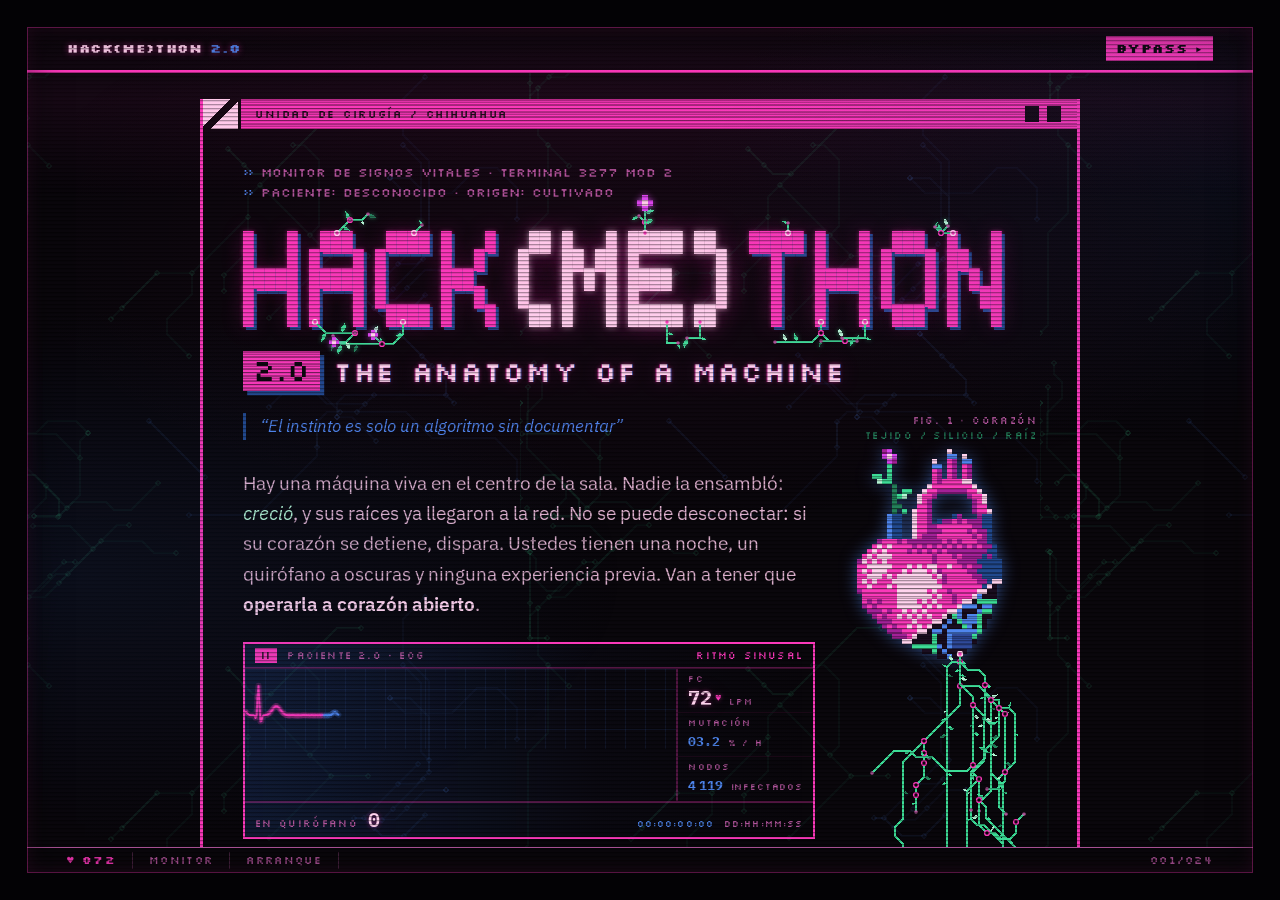
==== commit 54a587c0: "Pie: enlace a Instagram @undefinedcuu en portada y registro Co-Authored-By: Claude Opus 5.5 <noreply" ====
--- a/index.html
+++ b/index.html
@@ -663,6 +663,7 @@
   <p class="signoff__quote">Apagar un sistema se siente exactamente igual que extinguir una vida.</p>
   <p class="signoff__line">HACK(ME)THON 2.0 &middot; STARTUP CHIHUAHUA &amp; UNDEFINED</p>
   <p class="signoff__line"><a data-cfg-href="contacto" href="#">CONTACTO ===&gt; ESCRÍBENOS</a></p>
+  <p class="signoff__line"><a href="https://www.instagram.com/undefinedcuu/" target="_blank" rel="noopener">SÍGUENOS EN INSTAGRAM ===&gt; @UNDEFINEDCUU</a></p>
   <p class="signoff__line"><a href="privacidad.html">AVISO DE PRIVACIDAD</a></p>
   <p class="signoff__marca">
     <img src="undefined-projects.png" width="1200" height="204" alt="undefined_projects" loading="lazy" decoding="async">
